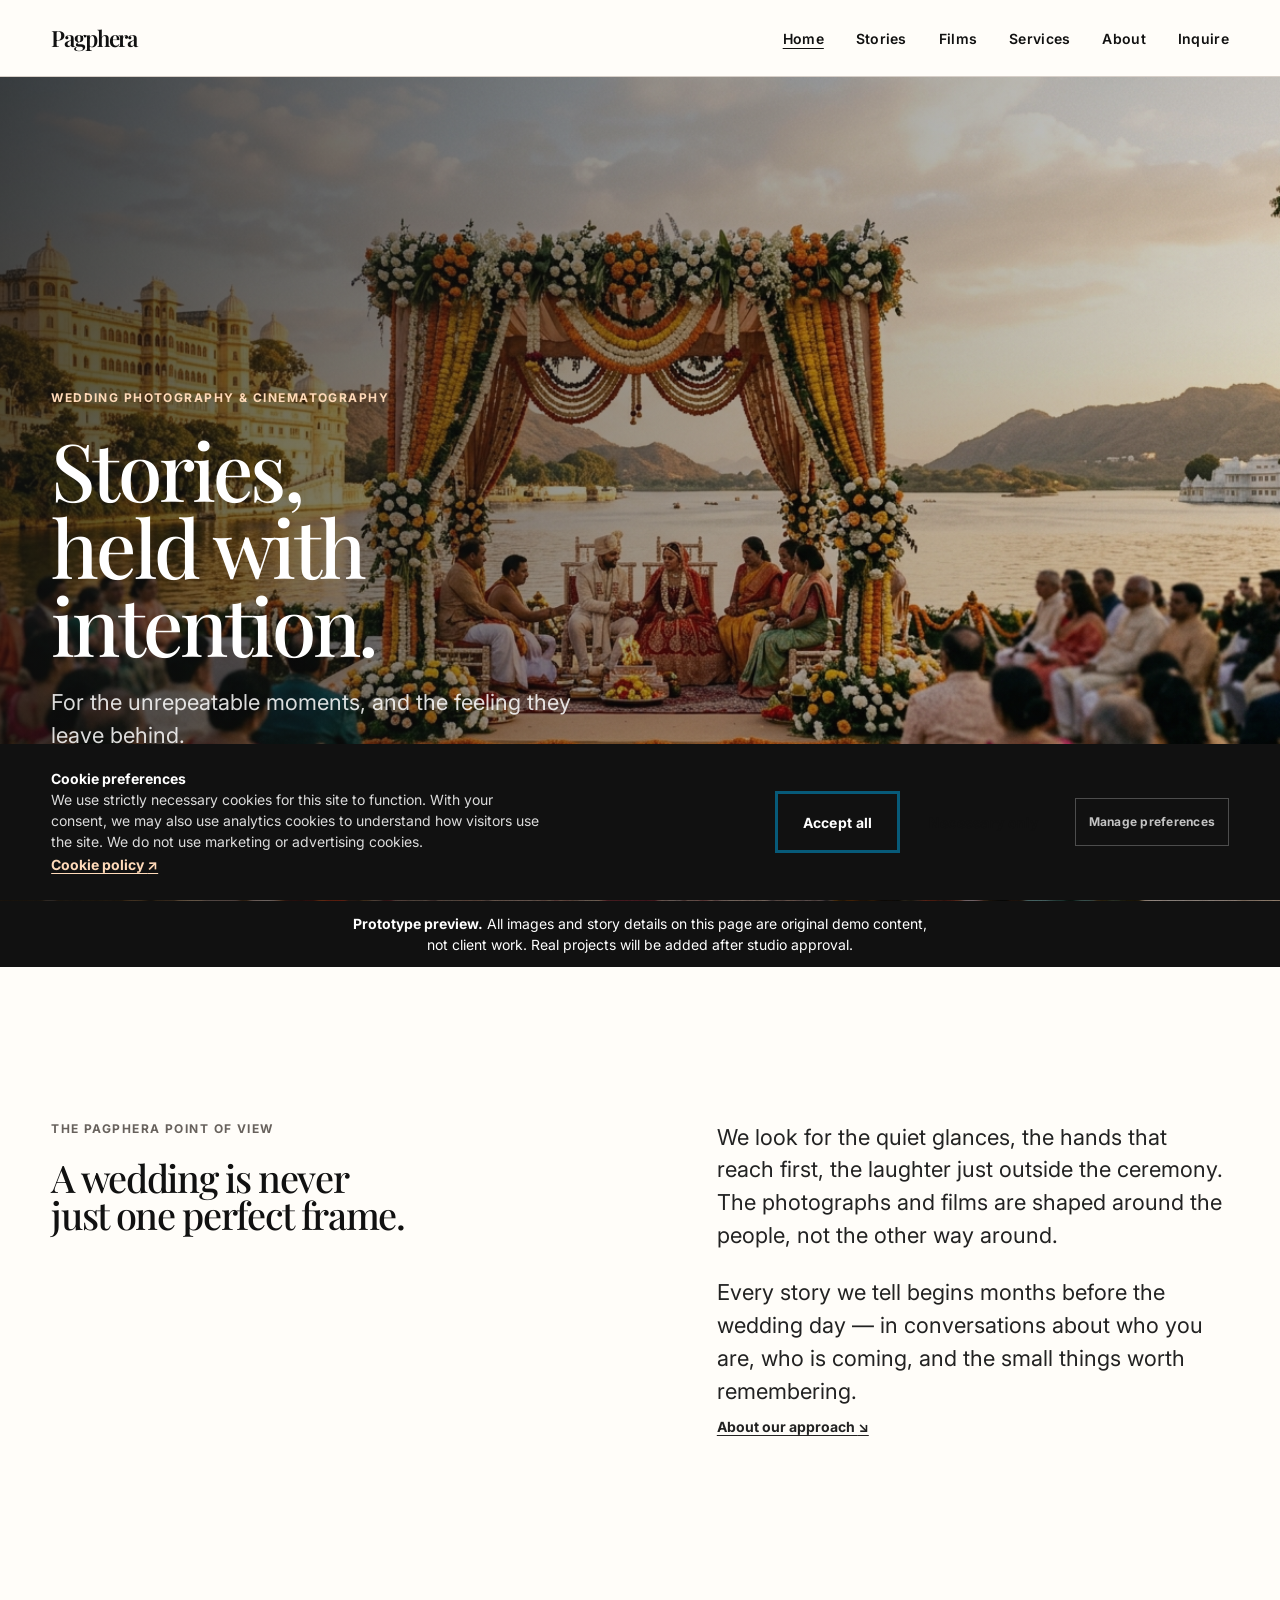
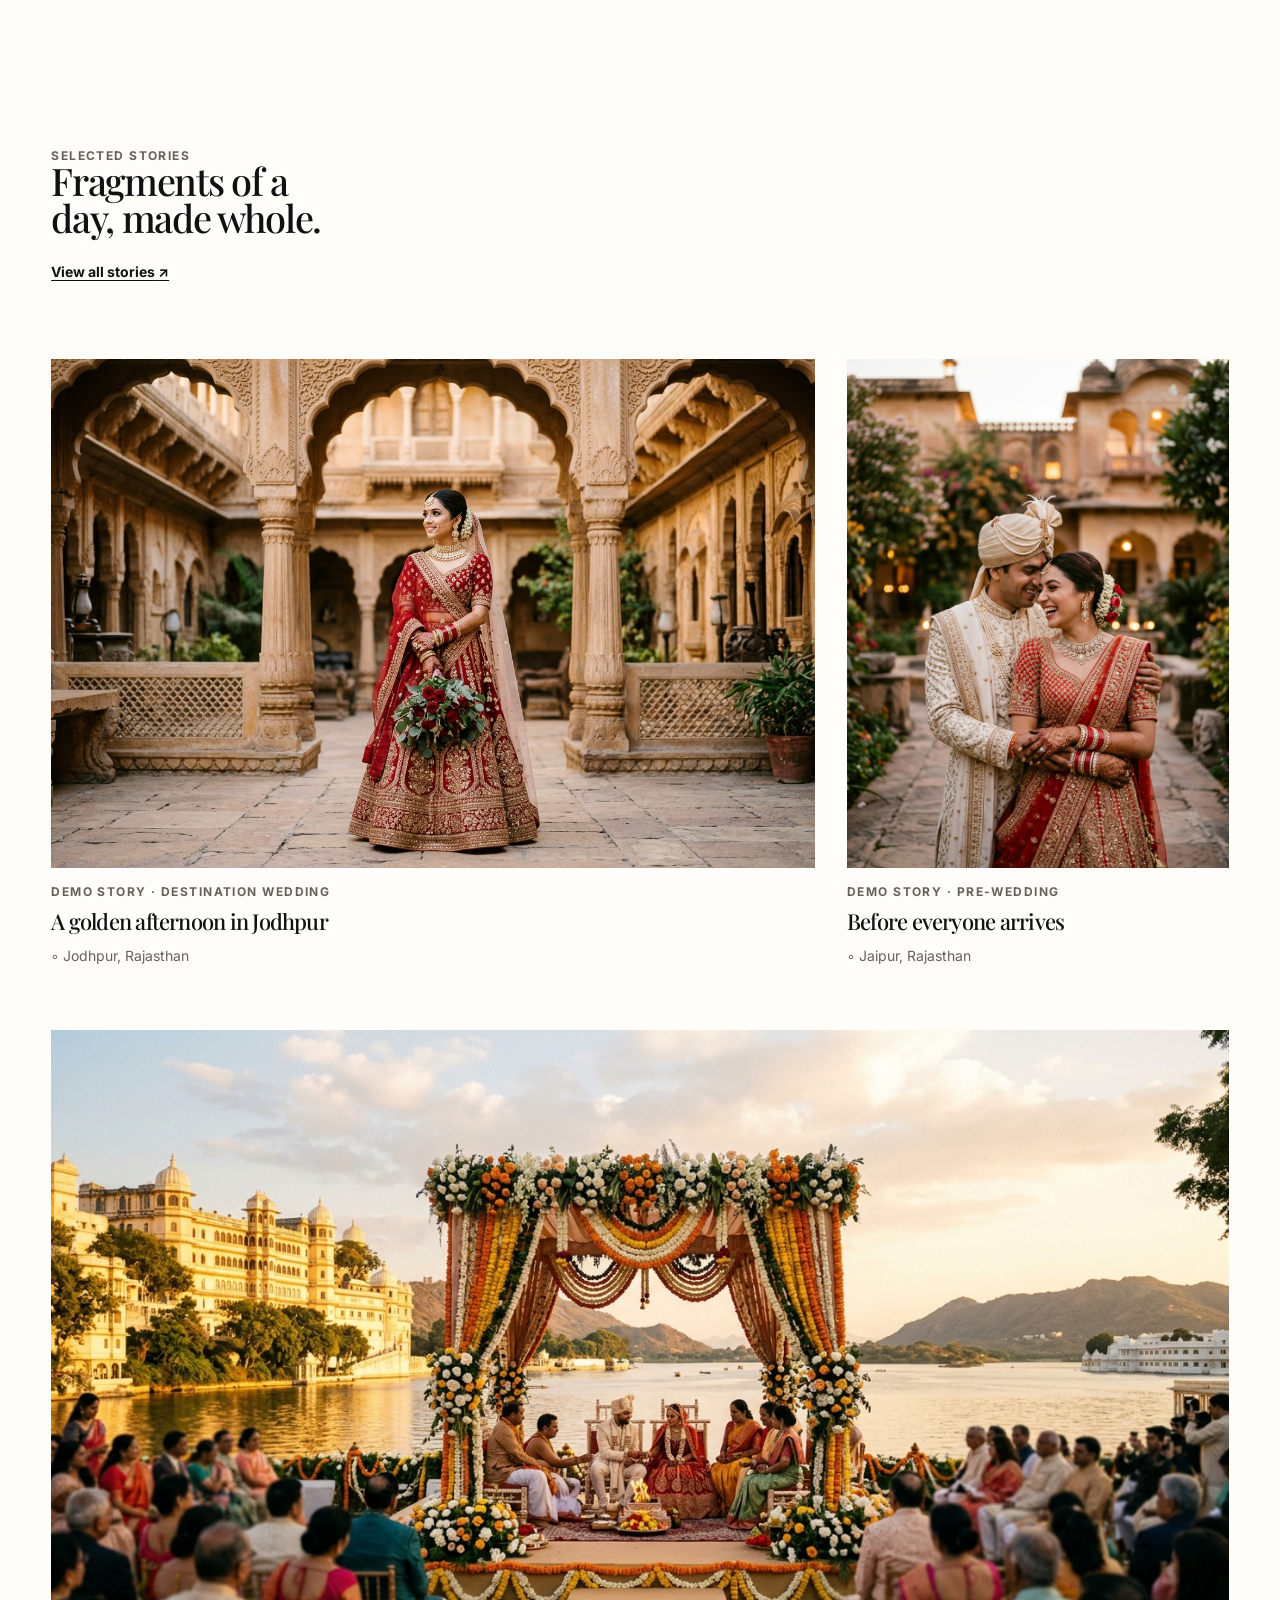
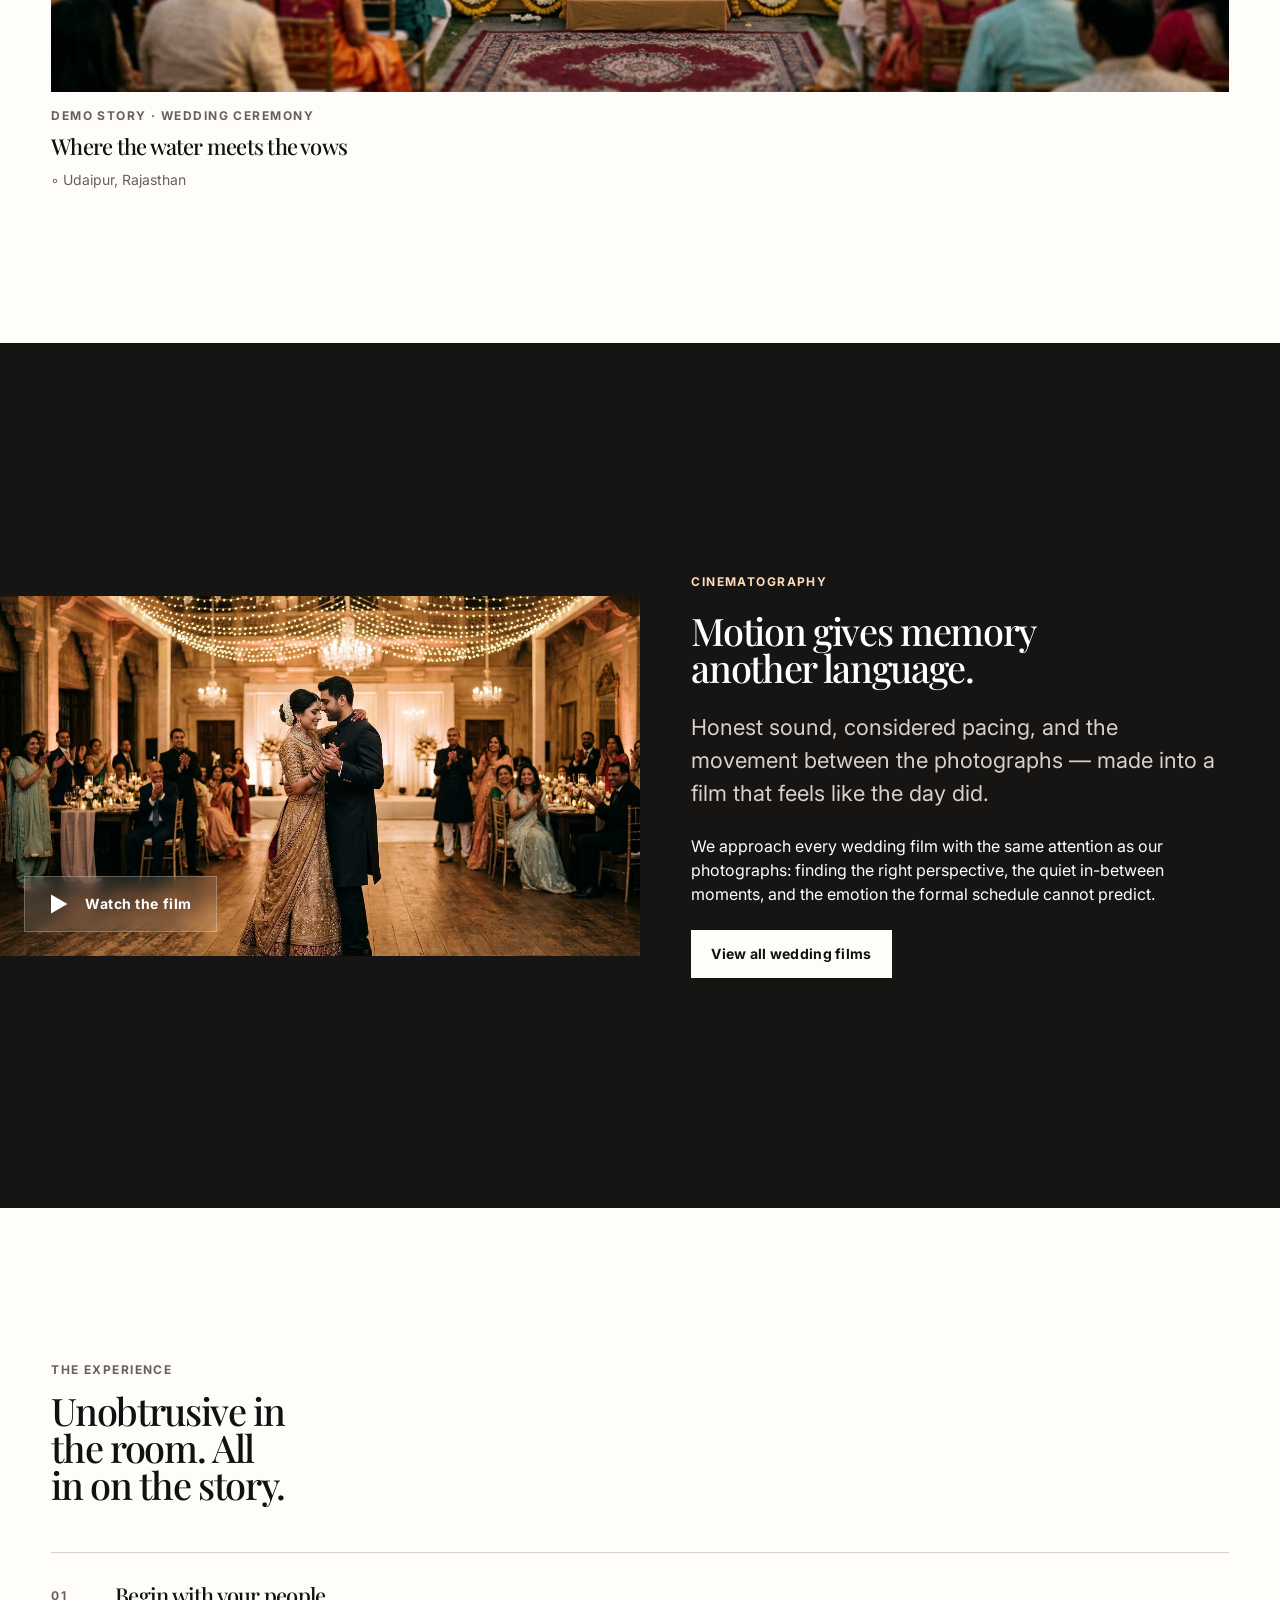
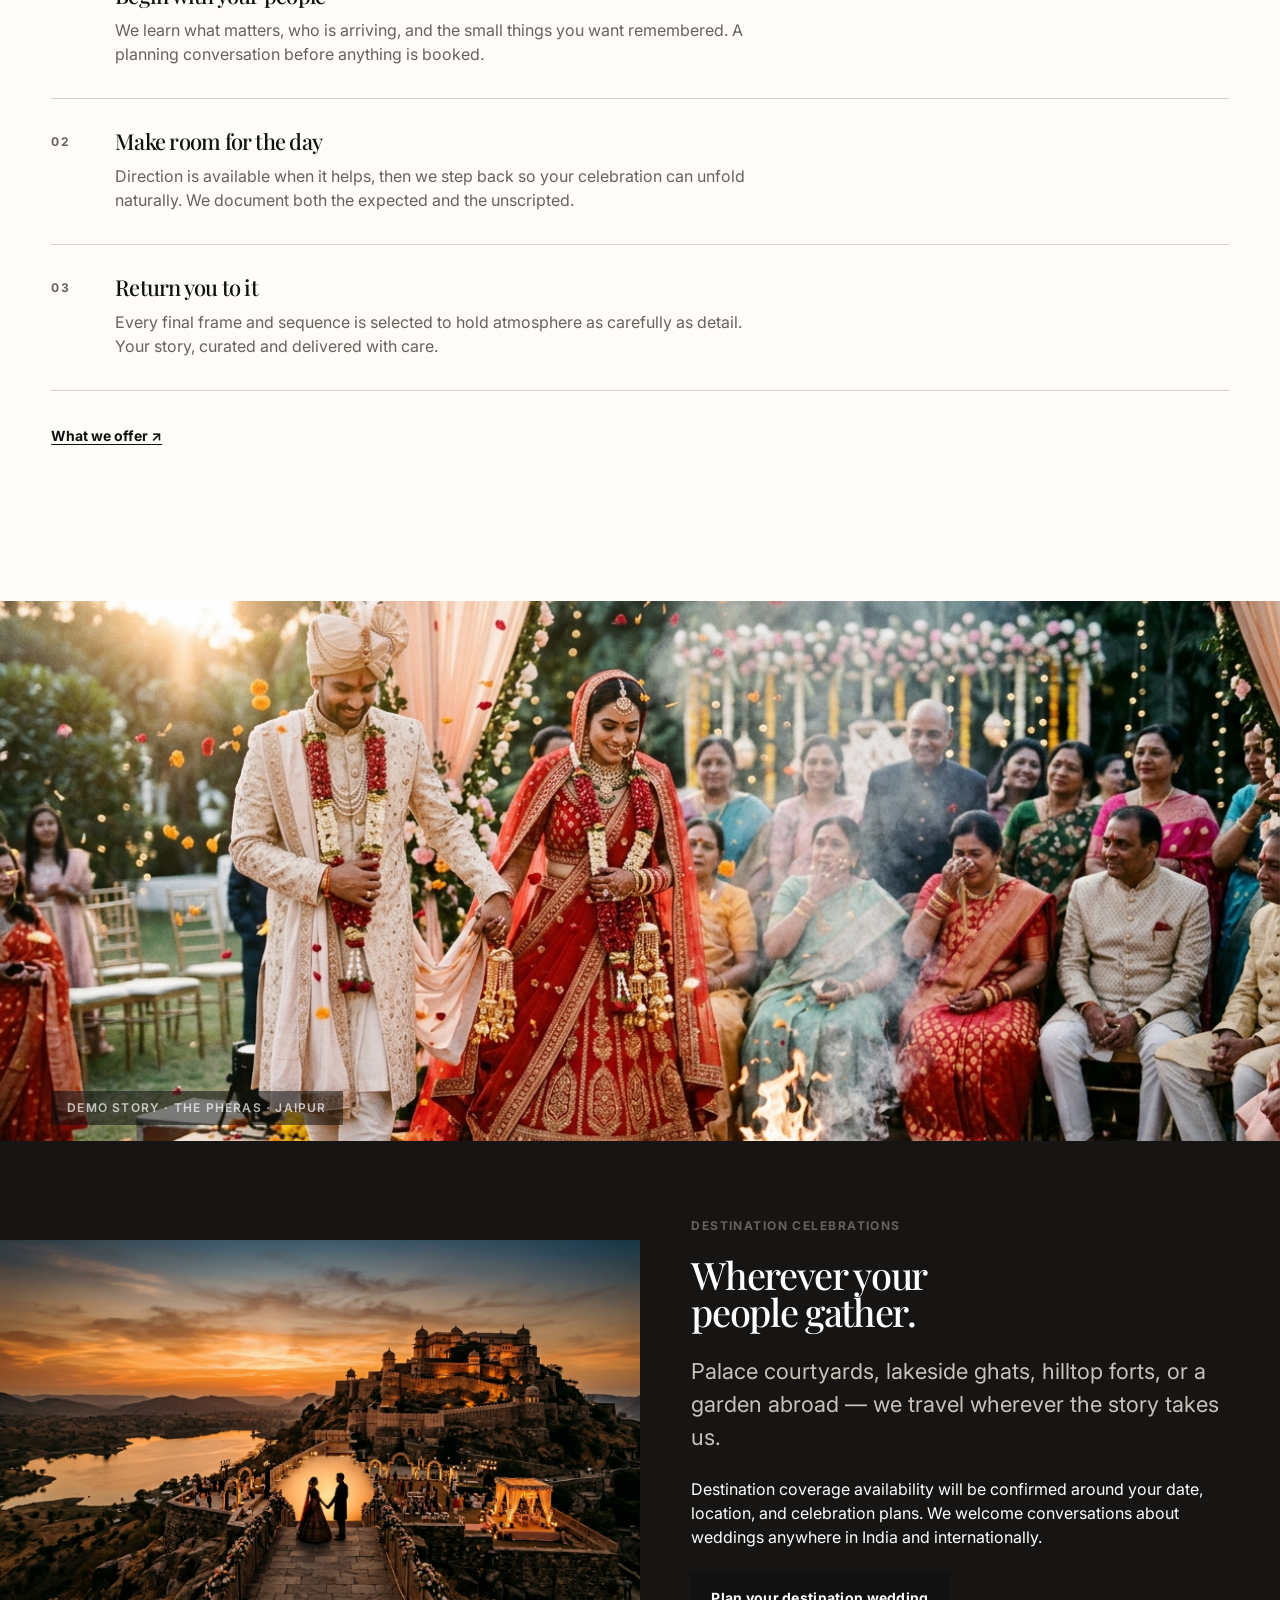
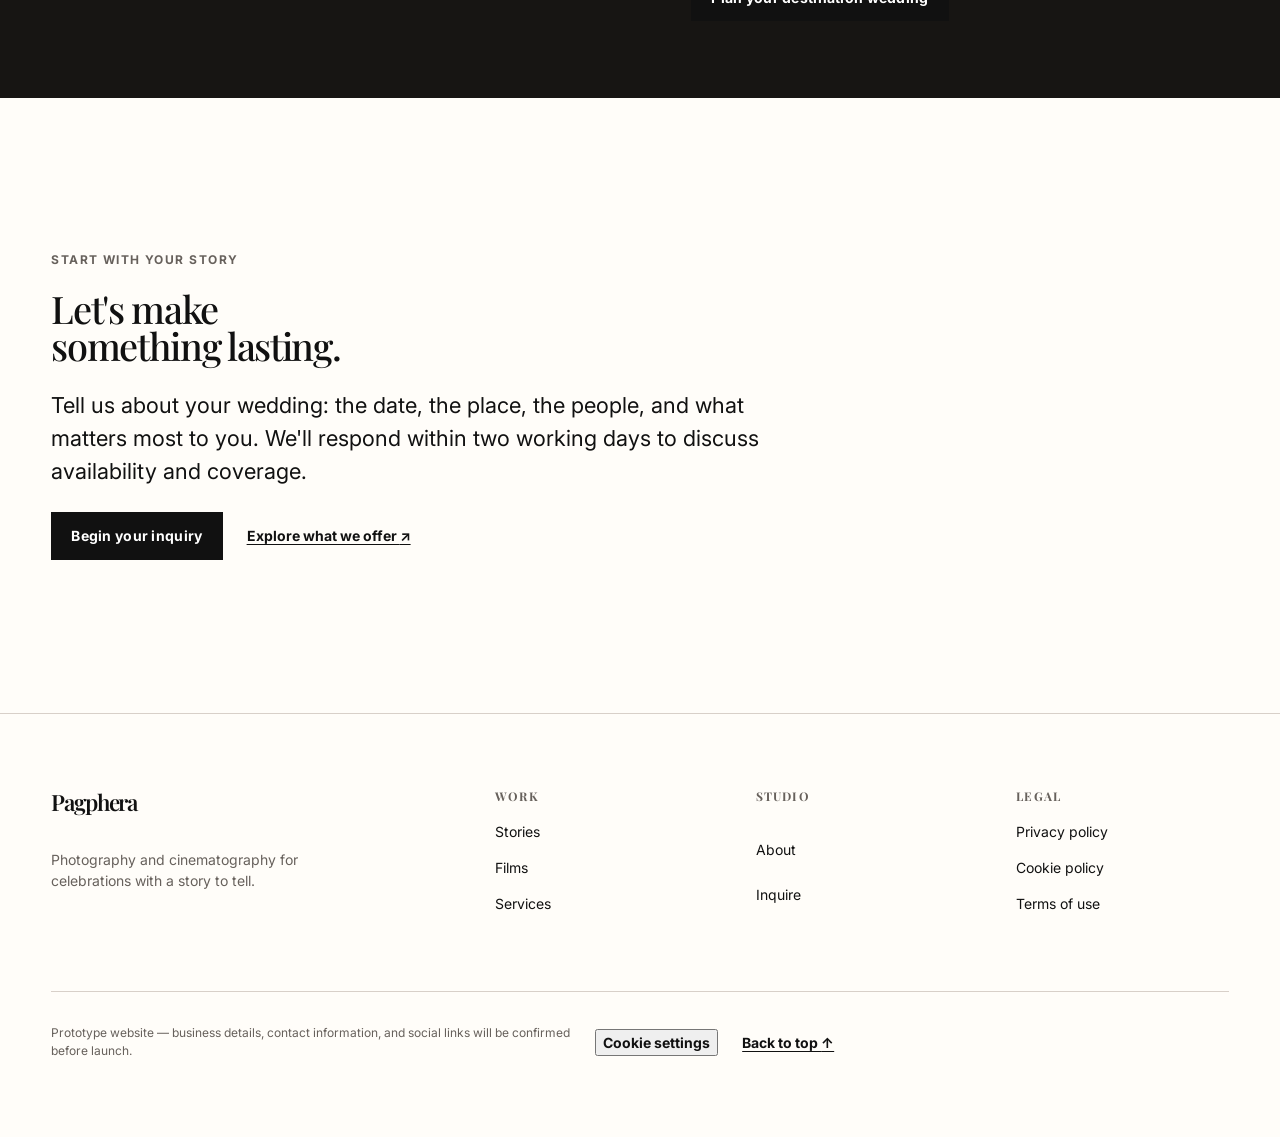
==== index.html @ 0c7c418b "add initial project files, HTML pages, and CSS/JS assets for Pagphera website" ====
<!doctype html>
<html lang="en">
  <head>
    <meta charset="UTF-8" />
    <meta name="viewport" content="width=device-width, initial-scale=1.0" />
    <meta name="description" content="Pagphera — an editorial wedding photography and cinematography studio. We document real moments with intention, creating wedding stories that last." />
    <meta name="theme-color" content="#fffdf9" />
    <meta property="og:title" content="Pagphera — Stories in Stillness" />
    <meta property="og:description" content="Editorial wedding photography and cinematography. We document what is real, with intention." />
    <meta property="og:type" content="website" />
    <title>Pagphera — Stories in Stillness</title>
    <link rel="icon" href="assets/images/favicon.svg" type="image/svg+xml" />
    <link rel="preconnect" href="https://fonts.googleapis.com" />
    <link rel="preconnect" href="https://fonts.gstatic.com" crossorigin />
    <link href="https://fonts.googleapis.com/css2?family=Playfair+Display:ital,wght@0,400;0,500;0,600;1,400;1,500&family=Inter:wght@300;400;500;600;700&display=swap" rel="stylesheet" />
    <link rel="stylesheet" href="assets/css/reset.css" />
    <link rel="stylesheet" href="assets/css/tokens.css" />
    <link rel="stylesheet" href="assets/css/global.css" />
    <link rel="stylesheet" href="assets/css/components.css" />
    <link rel="stylesheet" href="assets/css/layouts.css" />
    <link rel="stylesheet" href="assets/css/responsive.css" />
    <script src="assets/js/navigation.js" defer></script>
    <script src="assets/js/gallery.js" defer></script>
    <script src="assets/js/cookie-consent.js" defer></script>
    <script src="assets/js/main.js" defer></script>
  </head>
  <body id="top">
    <a class="skip-link" href="#main-content">Skip to content</a>

    <!-- Site Header -->
    <header class="site-header" data-site-header>
      <div class="site-header__inner">
        <a class="wordmark" href="index.html" aria-label="Pagphera — return to home">Pagphera</a>
        <button class="menu-toggle" type="button" aria-expanded="false" aria-controls="primary-navigation" aria-label="Toggle navigation menu">
          <span class="menu-toggle__label" aria-hidden="true">Menu</span>
          <span class="menu-toggle__icon" aria-hidden="true"></span>
        </button>
        <nav class="site-navigation" id="primary-navigation" aria-label="Primary navigation">
          <a href="index.html" aria-current="page">Home</a>
          <a href="portfolio.html">Stories</a>
          <a href="films.html">Films</a>
          <a href="services.html">Services</a>
          <a href="about.html">About</a>
          <a href="inquiry.html" class="nav-cta">Inquire</a>
        </nav>
      </div>
    </header>

    <main id="main-content" tabindex="-1">

      <!-- Hero Section -->
      <section class="home-hero" aria-labelledby="hero-title">
        <div class="home-hero__media">
          <img
            src="assets/images/stories/demo-ceremony-mandap.jpg"
            alt="A wedding ceremony at a lakeside palace in Rajasthan at golden hour — demo content."
            width="1600"
            height="900"
            fetchpriority="high"
          />
        </div>
        <div class="home-hero__overlay" aria-hidden="true"></div>
        <div class="home-hero__content">
          <p class="eyebrow eyebrow--light">Wedding photography &amp; cinematography</p>
          <h1 id="hero-title">Stories,<br>held with<br>intention.</h1>
          <p class="lede">For the unrepeatable moments, and the feeling they leave behind.</p>
          <div class="hero-actions">
            <a class="button button--light" href="portfolio.html">Explore our stories</a>
            <a class="button button--ghost" href="inquiry.html">Tell us your story</a>
          </div>
        </div>
        <div class="home-hero__scroll" aria-hidden="true">
          <span>Scroll</span>
          <span class="scroll-line"></span>
        </div>
      </section>

      <!-- Demo Notice -->
      <aside class="demo-notice" aria-label="Prototype content notice">
        <p><strong>Prototype preview.</strong> All images and story details on this page are original demo content, not client work. Real projects will be added after studio approval.</p>
      </aside>

      <!-- Introduction Section -->
      <section class="section introduction" aria-labelledby="introduction-title">
        <div class="introduction__heading flow">
          <p class="eyebrow">The Pagphera point of view</p>
          <h2 id="introduction-title">A wedding is never just one perfect frame.</h2>
        </div>
        <div class="introduction__copy flow">
          <p>We look for the quiet glances, the hands that reach first, the laughter just outside the ceremony. The photographs and films are shaped around the people, not the other way around.</p>
          <p>Every story we tell begins months before the wedding day — in conversations about who you are, who is coming, and the small things worth remembering.</p>
          <a class="text-link" href="about.html">About our approach <span aria-hidden="true">↘</span></a>
        </div>
      </section>

      <!-- Selected Stories Section -->
      <section class="section stories-section" id="stories" aria-labelledby="stories-title">
        <div class="section-heading section-heading--row">
          <div>
            <p class="eyebrow">Selected stories</p>
            <h2 id="stories-title">Fragments of a day, made whole.</h2>
          </div>
          <a class="text-link" href="portfolio.html">View all stories <span aria-hidden="true">↗</span></a>
        </div>
        <div class="story-grid story-grid--home">
          <article class="story-card story-card--feature">
            <a href="story.html" class="story-card__link" aria-label="View story: Ananya &amp; Rohan at Oberoi Udaivilas, Udaipur">
              <div class="story-card__media">
                <img
                  src="assets/images/stories/demo-bride-haveli.jpg"
                  alt="Demo bride in red lehenga at a haveli courtyard, golden hour — demo content."
                  width="1200"
                  height="800"
                  loading="lazy"
                />
              </div>
              <div class="story-card__meta">
                <p class="eyebrow">Demo story &middot; Destination wedding</p>
                <h3>A golden afternoon in Jodhpur</h3>
                <p class="story-card__location"><span aria-hidden="true">◦</span> Jodhpur, Rajasthan</p>
              </div>
            </a>
          </article>
          <article class="story-card story-card--tall">
            <a href="story.html" class="story-card__link" aria-label="View story: Priya &amp; Karan, garden ceremony">
              <div class="story-card__media">
                <img
                  src="assets/images/stories/demo-couple-garden.jpg"
                  alt="Demo couple laughing in a palace garden at dusk — demo content."
                  width="800"
                  height="1000"
                  loading="lazy"
                />
              </div>
              <div class="story-card__meta">
                <p class="eyebrow">Demo story &middot; Pre-wedding</p>
                <h3>Before everyone arrives</h3>
                <p class="story-card__location"><span aria-hidden="true">◦</span> Jaipur, Rajasthan</p>
              </div>
            </a>
          </article>
          <article class="story-card story-card--wide">
            <a href="story.html" class="story-card__link" aria-label="View story: lakeside ceremony">
              <div class="story-card__media">
                <img
                  src="assets/images/stories/demo-ceremony-mandap.jpg"
                  alt="Demo wedding ceremony mandap at a lakeside palace — demo content."
                  width="1600"
                  height="900"
                  loading="lazy"
                />
              </div>
              <div class="story-card__meta">
                <p class="eyebrow">Demo story &middot; Wedding ceremony</p>
                <h3>Where the water meets the vows</h3>
                <p class="story-card__location"><span aria-hidden="true">◦</span> Udaipur, Rajasthan</p>
              </div>
            </a>
          </article>
        </div>
      </section>

      <!-- Films / Cinematography Section -->
      <section class="section section--night films-section" id="films" aria-labelledby="films-title">
        <div class="film-feature">
          <div class="film-feature__media">
            <img
              src="assets/images/stories/demo-reception-night.jpg"
              alt="Demo couple's first dance at a palace reception, warm lights overhead — demo content."
              width="1280"
              height="853"
              loading="lazy"
            />
            <button class="film-play-trigger" type="button" aria-label="Watch demo wedding film (opens video player)" data-film-id="demo-film-01">
              <span class="film-play-trigger__icon" aria-hidden="true">
                <svg width="20" height="22" viewBox="0 0 20 22" fill="none" aria-hidden="true" focusable="false">
                  <path d="M2 1.5L18.5 11L2 20.5V1.5Z" fill="currentColor"/>
                </svg>
              </span>
              <span>Watch the film</span>
            </button>
          </div>
          <div class="film-feature__copy flow">
            <p class="eyebrow eyebrow--light">Cinematography</p>
            <h2 id="films-title">Motion gives memory another language.</h2>
            <p class="lede">Honest sound, considered pacing, and the movement between the photographs — made into a film that feels like the day did.</p>
            <p>We approach every wedding film with the same attention as our photographs: finding the right perspective, the quiet in-between moments, and the emotion the formal schedule cannot predict.</p>
            <a class="button button--light" href="films.html">View all wedding films</a>
          </div>
        </div>
      </section>

      <!-- Studio Philosophy / Approach Section -->
      <section class="section approach-section" id="approach" aria-labelledby="approach-title">
        <div class="section-heading">
          <p class="eyebrow">The experience</p>
          <h2 id="approach-title">Unobtrusive in the room. All in on the story.</h2>
        </div>
        <ol class="process-list" aria-label="Our working process">
          <li>
            <span class="process-list__number" aria-hidden="true">01</span>
            <div>
              <h3>Begin with your people</h3>
              <p>We learn what matters, who is arriving, and the small things you want remembered. A planning conversation before anything is booked.</p>
            </div>
          </li>
          <li>
            <span class="process-list__number" aria-hidden="true">02</span>
            <div>
              <h3>Make room for the day</h3>
              <p>Direction is available when it helps, then we step back so your celebration can unfold naturally. We document both the expected and the unscripted.</p>
            </div>
          </li>
          <li>
            <span class="process-list__number" aria-hidden="true">03</span>
            <div>
              <h3>Return you to it</h3>
              <p>Every final frame and sequence is selected to hold atmosphere as carefully as detail. Your story, curated and delivered with care.</p>
            </div>
          </li>
        </ol>
        <div class="approach-cta">
          <a class="text-link" href="services.html">What we offer <span aria-hidden="true">↗</span></a>
        </div>
      </section>

      <!-- Pheras / Detail Section (Full-bleed image break) -->
      <section class="full-bleed-section" aria-label="Wedding ceremony detail">
        <div class="full-bleed-section__media">
          <img
            src="assets/images/stories/demo-pheras-fire.jpg"
            alt="Demo wedding pheras ceremony, couple walking around the sacred fire — demo content."
            width="1280"
            height="853"
            loading="lazy"
          />
        </div>
        <div class="full-bleed-section__caption">
          <p>Demo story &middot; The pheras &middot; Jaipur</p>
        </div>
      </section>

      <!-- Destination Section -->
      <section class="destination-section" aria-labelledby="destination-title">
        <div class="destination-section__inner">
          <div class="destination-section__media">
            <img
              src="assets/images/stories/demo-destination-landscape.jpg"
              alt="Demo destination wedding at a hilltop palace, couple silhouetted at sunset — demo content."
              width="1600"
              height="900"
              loading="lazy"
            />
          </div>
          <div class="destination-section__copy flow">
            <p class="eyebrow">Destination celebrations</p>
            <h2 id="destination-title">Wherever your people gather.</h2>
            <p class="lede">Palace courtyards, lakeside ghats, hilltop forts, or a garden abroad — we travel wherever the story takes us.</p>
            <p>Destination coverage availability will be confirmed around your date, location, and celebration plans. We welcome conversations about weddings anywhere in India and internationally.</p>
            <a class="button button--ink" href="inquiry.html">Plan your destination wedding</a>
          </div>
        </div>
      </section>

      <!-- Inquiry CTA Section -->
      <section class="section inquiry-section" id="inquire" aria-labelledby="inquire-title">
        <div class="inquiry-section__content flow">
          <p class="eyebrow">Start with your story</p>
          <h2 id="inquire-title">Let's make something lasting.</h2>
          <p class="lede">Tell us about your wedding: the date, the place, the people, and what matters most to you. We'll respond within two working days to discuss availability and coverage.</p>
          <div class="inquiry-section__actions">
            <a class="button button--ink" href="inquiry.html">Begin your inquiry</a>
            <a class="text-link" href="services.html">Explore what we offer <span aria-hidden="true">↗</span></a>
          </div>
        </div>
      </section>

    </main>

    <!-- Site Footer -->
    <footer class="site-footer" aria-label="Site footer">
      <div class="site-footer__inner">
        <div class="site-footer__brand">
          <a class="wordmark" href="index.html" aria-label="Pagphera — return to home">Pagphera</a>
          <p>Photography and cinematography for celebrations with a story to tell.</p>
        </div>
        <nav class="site-footer__nav" aria-label="Footer navigation">
          <div class="footer-nav-group">
            <h3 class="footer-nav-group__label">Work</h3>
            <ul>
              <li><a href="portfolio.html">Stories</a></li>
              <li><a href="films.html">Films</a></li>
              <li><a href="services.html">Services</a></li>
            </ul>
          </div>
          <div class="footer-nav-group">
            <h3 class="footer-nav-group__label">Studio</h3>
            <ul>
              <li><a href="about.html">About</a></li>
              <li><a href="inquiry.html">Inquire</a></li>
            </ul>
          </div>
          <div class="footer-nav-group">
            <h3 class="footer-nav-group__label">Legal</h3>
            <ul>
              <li><a href="privacy-policy.html">Privacy policy</a></li>
              <li><a href="cookie-policy.html">Cookie policy</a></li>
              <li><a href="terms.html">Terms of use</a></li>
            </ul>
          </div>
        </nav>
        <div class="site-footer__bottom">
          <p class="site-footer__note">Prototype website — business details, contact information, and social links will be confirmed before launch.</p>
          <button class="text-link cookie-settings-trigger" type="button" id="cookie-settings-trigger" aria-label="Manage cookie preferences">Cookie settings</button>
          <a class="text-link" href="#top" aria-label="Scroll back to the top of the page">Back to top <span aria-hidden="true">↑</span></a>
        </div>
      </div>
    </footer>

    <!-- Cookie Consent Banner -->
    <div class="cookie-banner" id="cookie-banner" role="region" aria-label="Cookie consent" aria-live="polite" hidden>
      <div class="cookie-banner__inner">
        <div class="cookie-banner__copy">
          <p><strong>Cookie preferences</strong></p>
          <p>We use strictly necessary cookies for this site to function. With your consent, we may also use analytics cookies to understand how visitors use the site. We do not use marketing or advertising cookies.</p>
          <a href="cookie-policy.html" class="text-link">Cookie policy <span aria-hidden="true">↗</span></a>
        </div>
        <div class="cookie-banner__actions">
          <button class="button button--ink" type="button" id="cookie-accept-all">Accept all</button>
          <button class="button button--outline" type="button" id="cookie-reject-optional">Necessary only</button>
          <button class="button button--ghost-sm" type="button" id="cookie-open-prefs">Manage preferences</button>
        </div>
      </div>
    </div>

    <!-- Cookie Preferences Dialog -->
    <dialog class="cookie-dialog" id="cookie-dialog" aria-labelledby="cookie-dialog-title">
      <div class="cookie-dialog__inner">
        <div class="cookie-dialog__header">
          <h2 id="cookie-dialog-title" class="cookie-dialog__title">Manage cookie preferences</h2>
          <button class="cookie-dialog__close" type="button" aria-label="Close cookie preferences dialog" id="cookie-dialog-close">
            <svg width="16" height="16" viewBox="0 0 16 16" fill="none" aria-hidden="true" focusable="false">
              <path d="M2 2L14 14M14 2L2 14" stroke="currentColor" stroke-width="1.5"/>
            </svg>
          </button>
        </div>
        <div class="cookie-dialog__body">
          <div class="cookie-category">
            <div class="cookie-category__header">
              <div>
                <h3 class="cookie-category__name">Strictly necessary</h3>
                <p class="cookie-category__desc">Required for the site to function. Cannot be disabled.</p>
              </div>
              <span class="cookie-toggle cookie-toggle--always-on" aria-label="Always active">Always on</span>
            </div>
          </div>
          <div class="cookie-category">
            <div class="cookie-category__header">
              <div>
                <h3 class="cookie-category__name">Analytics</h3>
                <p class="cookie-category__desc">Helps us understand how visitors use the site so we can improve it. No personal data is sold or shared with advertisers.</p>
              </div>
              <label class="cookie-toggle" aria-label="Toggle analytics cookies">
                <input type="checkbox" id="pref-analytics" name="analytics" />
                <span class="cookie-toggle__track" aria-hidden="true"></span>
              </label>
            </div>
          </div>
        </div>
        <div class="cookie-dialog__footer">
          <button class="button button--ink" type="button" id="cookie-save-prefs">Save preferences</button>
        </div>
      </div>
    </dialog>

  </body>
</html>
---- assets/css/tokens.css ----
:root {
  color-scheme: light;

  --color-peach: #ffdab9;
  --color-peach-soft: #fad0c4;
  --color-cream: #fffdf9;
  --color-ink: #111111;
  --color-charcoal: #222222;
  --color-white: #ffffff;
  --color-night: #171513;
  --color-muted: #67615c;
  --color-line: #d8d0c9;
  --color-focus: #075a79;

  --font-display: "Playfair Display", "Iowan Old Style", "Palatino Linotype", Georgia, serif;
  --font-sans: Inter, ui-sans-serif, system-ui, -apple-system, BlinkMacSystemFont, "Segoe UI", sans-serif;

  --text-xs: 0.75rem;
  --text-sm: 0.875rem;
  --text-base: 1rem;
  --text-md: clamp(1.125rem, 1.05rem + 0.4vw, 1.375rem);
  --text-lg: clamp(1.5rem, 1.25rem + 1.4vw, 2.5rem);
  --text-xl: clamp(2.6rem, 1.8rem + 4vw, 6.2rem);

  --space-1: 0.5rem;
  --space-2: 0.75rem;
  --space-3: 1rem;
  --space-4: 1.5rem;
  --space-5: 2rem;
  --space-6: 3rem;
  --space-7: clamp(4rem, 6vw, 7rem);
  --space-8: clamp(6rem, 12vw, 12rem);

  --content-max: 75rem;
  --wide-max: 100rem;
  --page-gutter: clamp(1.25rem, 4vw, 4rem);
  --radius-none: 0;
  --duration-fast: 160ms;
  --duration-base: 300ms;
  --ease-out: cubic-bezier(0.22, 1, 0.36, 1);
}
---- assets/css/global.css ----
html {
  background: var(--color-cream);
  color: var(--color-ink);
  font-family: var(--font-sans);
  font-size: 100%;
  line-height: 1.5;
  text-rendering: optimizeLegibility;
}

body {
  overflow-x: clip;
}

::selection {
  background: var(--color-peach-soft);
  color: var(--color-ink);
}

a {
  color: inherit;
  text-decoration-thickness: 0.08em;
  text-underline-offset: 0.18em;
}

h1,
h2,
h3 {
  font-family: var(--font-display);
  font-weight: 500;
  letter-spacing: -0.035em;
  line-height: 0.97;
  text-wrap: balance;
}

h1 {
  font-size: var(--text-xl);
  max-inline-size: 10ch;
}

h2 {
  font-size: var(--text-lg);
  max-inline-size: 16ch;
}

h3 {
  font-size: var(--text-md);
}

p {
  max-inline-size: 65ch;
}

:focus-visible {
  outline: 0.2rem solid var(--color-focus);
  outline-offset: 0.25rem;
}

.skip-link {
  background: var(--color-ink);
  color: var(--color-white);
  inset-block-start: 0.75rem;
  inset-inline-start: 0.75rem;
  padding: var(--space-2) var(--space-3);
  position: fixed;
  transform: translateY(-180%);
  transition: transform var(--duration-fast) var(--ease-out);
  z-index: 100;
}

.skip-link:focus {
  transform: translateY(0);
}

.flow > * + * {
  margin-block-start: var(--flow-space, var(--space-4));
}

.eyebrow {
  color: var(--color-muted);
  font-size: var(--text-xs);
  font-weight: 700;
  letter-spacing: 0.12em;
  line-height: 1.3;
  text-transform: uppercase;
}

.eyebrow--light {
  color: var(--color-peach);
}

.lede {
  font-size: var(--text-md);
  line-height: 1.5;
}

@media (prefers-reduced-motion: reduce) {
  *,
  *::before,
  *::after {
    scroll-behavior: auto !important;
    transition-duration: 0.01ms !important;
    animation-duration: 0.01ms !important;
    animation-iteration-count: 1 !important;
  }
}
---- assets/css/components.css ----
.button {
  align-items: center;
  border: 1px solid transparent;
  display: inline-flex;
  font-size: var(--text-sm);
  font-weight: 700;
  justify-content: center;
  letter-spacing: 0.02em;
  min-block-size: 3rem;
  padding: 0.75rem 1.2rem;
  text-decoration: none;
  transition: background-color var(--duration-fast) var(--ease-out), color var(--duration-fast) var(--ease-out), border-color var(--duration-fast) var(--ease-out);
}

.button--ink {
  background: var(--color-ink);
  color: var(--color-white);
}

.button--ink:hover {
  background: var(--color-charcoal);
}

.button--light {
  background: var(--color-cream);
  color: var(--color-ink);
}

.button:disabled {
  cursor: not-allowed;
  opacity: 0.58;
}

.text-link {
  font-size: var(--text-sm);
  font-weight: 700;
  text-decoration-thickness: 0.08em;
  text-underline-offset: 0.22em;
}

.field {
  display: grid;
  gap: var(--space-1);
}

.field label {
  font-size: var(--text-sm);
  font-weight: 700;
}

.field input,
.field textarea {
  appearance: none;
  background: transparent;
  border: 1px solid currentColor;
  border-radius: var(--radius-none);
  min-block-size: 3rem;
  padding: 0.75rem;
}

.field textarea {
  min-block-size: 7rem;
}

.field input:disabled,
.field textarea:disabled {
  border-color: color-mix(in srgb, currentColor 46%, transparent);
  cursor: not-allowed;
}

.form-notice {
  color: var(--color-peach);
  font-size: var(--text-sm);
}
---- assets/css/layouts.css ----
/* ============================================================
   layouts.css — Layout-specific rules for all pages
   ============================================================ */

/* ── Site Header ─────────────────────────────────────────────────────────── */

.site-header {
  background: color-mix(in srgb, var(--color-cream) 94%, transparent);
  backdrop-filter: blur(8px);
  -webkit-backdrop-filter: blur(8px);
  border-block-end: 1px solid var(--color-line);
  position: sticky;
  top: 0;
  transition: box-shadow var(--duration-base) var(--ease-out);
  z-index: 10;
}

.site-header--scrolled {
  box-shadow: 0 1px 20px rgb(17 17 17 / 0.06);
}

.site-header__inner,
.site-footer__inner,
.section { margin-inline: auto; max-inline-size: var(--wide-max); padding-inline: var(--page-gutter); }

.site-header__inner { align-items: center; display: flex; justify-content: space-between; min-block-size: 4.75rem; }

.wordmark { font-family: var(--font-display); font-size: 1.4rem; font-weight: 600; letter-spacing: -0.05em; line-height: 1; text-decoration: none; }

.menu-toggle { align-items: center; background: transparent; border: 0; cursor: pointer; display: inline-flex; gap: var(--space-2); min-block-size: 3rem; padding: var(--space-2) 0 var(--space-2) var(--space-2); }
.menu-toggle__label { font-size: var(--text-sm); font-weight: 700; letter-spacing: 0.04em; text-transform: uppercase; }
.menu-toggle__icon,
.menu-toggle__icon::before { background: currentColor; block-size: 1px; display: block; inline-size: 1.25rem; transition: transform var(--duration-fast) var(--ease-out); }
.menu-toggle__icon::before { content: ""; transform: translateY(-0.32rem); }
.menu-toggle[aria-expanded="true"] .menu-toggle__icon { transform: rotate(45deg); }
.menu-toggle[aria-expanded="true"] .menu-toggle__icon::before { transform: rotate(90deg); }

.site-navigation {
  background: var(--color-cream);
  border-block-end: 1px solid var(--color-line);
  display: grid;
  gap: var(--space-3);
  inset: 4.75rem 0 auto;
  padding: var(--space-4) var(--page-gutter) var(--space-5);
  position: absolute;
  transform: translateY(-150%);
  transition: transform var(--duration-base) var(--ease-out), visibility var(--duration-base);
  visibility: hidden;
  z-index: -1;
}

.site-header[data-menu-open="true"] .site-navigation { transform: translateY(0); visibility: visible; }
.site-navigation a { font-size: var(--text-sm); font-weight: 600; letter-spacing: 0.02em; min-block-size: 2.75rem; padding-block: var(--space-2); text-decoration: none; }
.site-navigation a:hover { opacity: 0.65; }
.site-navigation a[aria-current="page"] { text-decoration: underline; text-decoration-thickness: 0.1em; text-underline-offset: 0.25em; }

.nav-cta { /* Subtle call-to-action in nav */ }

/* ── Sections ────────────────────────────────────────────────────────────── */

.section { padding-block: var(--space-8); }
.section--night { background: var(--color-night); color: var(--color-white); }
.section--peach { background: var(--color-peach-soft); }

/* ── Demo Notice ─────────────────────────────────────────────────────────── */

.demo-notice { background: var(--color-ink); color: var(--color-white); font-size: var(--text-sm); padding: var(--space-2) var(--page-gutter); text-align: center; }
.demo-notice p { margin-inline: auto; max-inline-size: 65ch; }

/* ── Home Hero ───────────────────────────────────────────────────────────── */

.home-hero {
  background: var(--color-night);
  color: var(--color-white);
  display: grid;
  isolation: isolate;
  min-block-size: min(52rem, calc(100svh - 4.75rem));
  position: relative;
}

.home-hero__media,
.home-hero__overlay { grid-area: 1 / 1; }

.home-hero__media img {
  block-size: 100%;
  inline-size: 100%;
  max-block-size: 60rem;
  min-block-size: min(52rem, calc(100svh - 4.75rem));
  object-fit: cover;
  object-position: 55% center;
}

.home-hero__overlay {
  background: linear-gradient(
    105deg,
    rgb(17 17 17 / 0.78) 0%,
    rgb(17 17 17 / 0.45) 42%,
    rgb(17 17 17 / 0.1) 100%
  );
  z-index: 1;
}

.home-hero__content {
  align-self: end;
  display: grid;
  gap: var(--space-4);
  grid-area: 1 / 1;
  max-inline-size: 42rem;
  padding: var(--space-7) var(--page-gutter);
  z-index: 2;
}

.home-hero__content h1 { color: var(--color-white); max-inline-size: 12ch; }
.home-hero__content .lede { color: rgb(255 255 255 / 0.85); max-inline-size: 35rem; }

.hero-actions { display: flex; flex-wrap: wrap; gap: var(--space-3); }

.home-hero__scroll {
  align-items: center;
  bottom: var(--space-4);
  color: rgb(255 255 255 / 0.55);
  display: none;
  flex-direction: column;
  font-size: var(--text-xs);
  gap: var(--space-2);
  grid-area: 1 / 1;
  justify-self: end;
  letter-spacing: 0.1em;
  padding-inline-end: var(--page-gutter);
  position: absolute;
  text-transform: uppercase;
  writing-mode: vertical-lr;
  z-index: 2;
}

.scroll-line {
  background: rgb(255 255 255 / 0.35);
  block-size: 2.5rem;
  inline-size: 1px;
}

/* ── Introduction ────────────────────────────────────────────────────────── */

.introduction { display: grid; gap: var(--space-6); }
.introduction__heading, .introduction__copy { --flow-space: var(--space-4); }
.introduction__copy { color: var(--color-charcoal); font-size: var(--text-md); }

/* ── Section Headings ────────────────────────────────────────────────────── */

.section-heading { display: grid; gap: var(--space-3); margin-block-end: var(--space-7); }
.section-heading--row { gap: var(--space-4); }

/* ── Story Grid ──────────────────────────────────────────────────────────── */

.story-grid { display: grid; gap: var(--space-5); }

.story-card { display: grid; gap: var(--space-3); }
.story-card__link { display: grid; gap: var(--space-3); text-decoration: none; }
.story-card__link:hover .story-card__media img { transform: scale(1.02); }

.story-card__media { overflow: hidden; }
.story-card__media img {
  aspect-ratio: 4 / 3;
  block-size: 100%;
  inline-size: 100%;
  object-fit: cover;
  transition: transform var(--duration-base) var(--ease-out);
}

.story-card--tall .story-card__media img { aspect-ratio: 3 / 4; }
.story-card--wide .story-card__media img { aspect-ratio: 16 / 9; }
.story-card--feature .story-card__media img { aspect-ratio: 3 / 2; }

.story-card__meta { display: grid; gap: var(--space-2); }
.story-card__location { color: var(--color-muted); font-size: var(--text-sm); }

/* Home story grid specific layout */
.story-grid--home { }

/* ── Films Section (Homepage) ────────────────────────────────────────────── */

.films-section { max-inline-size: none; padding-inline: 0; }
.film-feature { display: grid; position: relative; }
.film-feature__media { position: relative; }
.film-feature__media img { aspect-ratio: 16 / 9; block-size: 100%; inline-size: 100%; object-fit: cover; object-position: 60% center; }
.film-feature__copy { --flow-space: var(--space-4); align-self: center; padding: var(--space-7) var(--page-gutter); }
.film-feature__copy .lede { color: #d8d0c9; }

/* Film play trigger (homepage film section) */
.film-play-trigger {
  align-items: center;
  background: rgb(255 255 255 / 0.12);
  backdrop-filter: blur(6px);
  border: 1px solid rgb(255 255 255 / 0.25);
  bottom: var(--space-4);
  color: var(--color-white);
  cursor: pointer;
  display: inline-flex;
  font-size: var(--text-sm);
  font-weight: 700;
  gap: var(--space-3);
  left: var(--space-4);
  letter-spacing: 0.04em;
  padding: var(--space-3) var(--space-4);
  position: absolute;
  transition: background var(--duration-fast) var(--ease-out);
}

.film-play-trigger:hover { background: rgb(255 255 255 / 0.22); }
.film-play-trigger__icon { display: flex; }

/* ── Approach / Process Section ──────────────────────────────────────────── */

.approach-section .section-heading { margin-block-end: var(--space-6); }

.process-list { border-block-start: 1px solid var(--color-line); list-style: none; }
.process-list li { border-block-end: 1px solid var(--color-line); display: grid; gap: var(--space-4); grid-template-columns: 2.5rem 1fr; padding-block: var(--space-5); }
.process-list h3 { margin-block-end: var(--space-2); }
.process-list p { color: var(--color-muted); }
.process-list__number { color: var(--color-muted); font-size: var(--text-xs); font-weight: 700; letter-spacing: 0.12em; padding-block-start: 0.2em; }

.approach-cta { margin-block-start: var(--space-5); }

/* ── Full-bleed Image Break ──────────────────────────────────────────────── */

.full-bleed-section { position: relative; }
.full-bleed-section__media img { block-size: 60vh; inline-size: 100%; max-block-size: 40rem; min-block-size: 20rem; object-fit: cover; object-position: center 35%; }
.full-bleed-section__caption {
  background: rgb(17 17 17 / 0.55);
  bottom: var(--space-3);
  color: rgb(255 255 255 / 0.7);
  font-size: var(--text-xs);
  font-weight: 600;
  left: var(--page-gutter);
  letter-spacing: 0.1em;
  padding: var(--space-1) var(--space-3);
  position: absolute;
  text-transform: uppercase;
}

/* ── Destination Section ─────────────────────────────────────────────────── */

.destination-section { background: var(--color-night); color: var(--color-white); padding-block: 0; }
.destination-section__inner { display: grid; margin-inline: auto; max-inline-size: var(--wide-max); }
.destination-section__media img { aspect-ratio: 16 / 9; block-size: 100%; inline-size: 100%; max-block-size: 36rem; object-fit: cover; object-position: center 30%; }
.destination-section__copy { --flow-space: var(--space-4); padding: var(--space-7) var(--page-gutter); }
.destination-section__copy .lede { color: #c9c2bb; }

/* ── Inquiry Section ─────────────────────────────────────────────────────── */

.inquiry-section { background: var(--color-cream); }
.inquiry-section__content { --flow-space: var(--space-4); max-inline-size: 45rem; }
.inquiry-section__actions { align-items: center; display: flex; flex-wrap: wrap; gap: var(--space-4); margin-block-start: var(--space-4); }

/* ── Page Header ─────────────────────────────────────────────────────────── */

.page-header { padding-block-end: var(--space-6); }
.page-header h1 { margin-block: var(--space-2) var(--space-4); }
.page-header__lede { max-inline-size: 50ch; }

/* ── Portfolio Filter ────────────────────────────────────────────────────── */

.portfolio-filter-section { padding-block: 0 var(--space-6); }
.filter-bar { display: flex; flex-wrap: wrap; gap: var(--space-2); }
.portfolio-empty { color: var(--color-muted); padding-block: var(--space-5); text-align: center; }

/* ── Story Grid (Portfolio page) ─────────────────────────────────────────── */

.story-grid--portfolio { }

/* ── Story Header (Individual Story) ────────────────────────────────────── */

.story-header {
  background: var(--color-night);
  color: var(--color-white);
  display: grid;
  isolation: isolate;
  min-block-size: min(44rem, 80svh);
  position: relative;
}

.story-header__media,
.story-header__overlay { grid-area: 1 / 1; }

.story-header__media img {
  block-size: 100%;
  inline-size: 100%;
  min-block-size: min(44rem, 80svh);
  object-fit: cover;
  object-position: center 30%;
}

.story-header__overlay {
  background: linear-gradient(
    180deg,
    rgb(17 17 17 / 0.15) 0%,
    rgb(17 17 17 / 0.65) 100%
  );
  z-index: 1;
}

.story-header__content {
  align-self: end;
  display: grid;
  gap: var(--space-3);
  grid-area: 1 / 1;
  max-inline-size: 55rem;
  padding: var(--space-7) var(--page-gutter);
  z-index: 2;
}

.story-header__content h1 { max-inline-size: 22ch; }

.story-header__meta {
  align-items: center;
  color: rgb(255 255 255 / 0.7);
  display: flex;
  flex-wrap: wrap;
  font-size: var(--text-sm);
  gap: var(--space-2);
}

/* ── Breadcrumb ──────────────────────────────────────────────────────────── */

.breadcrumb ol { display: flex; flex-wrap: wrap; gap: var(--space-1); list-style: none; }
.breadcrumb li { align-items: center; display: flex; font-size: var(--text-xs); font-weight: 600; gap: var(--space-1); letter-spacing: 0.06em; text-transform: uppercase; }
.breadcrumb li + li::before { color: rgb(255 255 255 / 0.4); content: "›"; }
.breadcrumb a { color: rgb(255 255 255 / 0.65); text-decoration: none; }
.breadcrumb a:hover { color: var(--color-white); }
.breadcrumb [aria-current="page"] { color: rgb(255 255 255 / 0.45); }

/* ── Story Intro ─────────────────────────────────────────────────────────── */

.story-intro { display: grid; gap: var(--space-7); }
.story-intro__copy { --flow-space: var(--space-4); max-inline-size: 60ch; }
.story-intro__tags { display: flex; flex-wrap: wrap; gap: var(--space-2); }
.story-tag { border: 1px solid var(--color-line); color: var(--color-muted); font-size: var(--text-xs); font-weight: 700; letter-spacing: 0.08em; padding: var(--space-1) var(--space-3); text-transform: uppercase; }

/* ── Story Gallery ───────────────────────────────────────────────────────── */

.story-gallery { display: grid; gap: var(--space-3); }

.gallery-full {}
.gallery-pair { display: grid; gap: var(--space-3); }

.gallery-item {
  background: none;
  border: none;
  cursor: zoom-in;
  display: block;
  overflow: hidden;
  padding: 0;
  position: relative;
  inline-size: 100%;
}

.gallery-item img {
  block-size: 100%;
  display: block;
  inline-size: 100%;
  object-fit: cover;
  transition: transform var(--duration-base) var(--ease-out);
}

.gallery-item:hover img { transform: scale(1.02); }
.gallery-item:focus-visible { outline: 0.2rem solid var(--color-focus); outline-offset: 2px; }

.gallery-item--tall img { aspect-ratio: 3 / 4; }
.gallery-full .gallery-item img { aspect-ratio: 16 / 9; max-block-size: 40rem; }
.gallery-pair .gallery-item img { aspect-ratio: 4 / 3; }
.gallery-pair .gallery-item--tall img { aspect-ratio: 3 / 4; }

/* ── Lightbox ────────────────────────────────────────────────────────────── */

.lightbox {
  background: rgb(17 17 17 / 0.96);
  block-size: 100%;
  border: none;
  inline-size: 100%;
  inset: 0;
  max-block-size: 100%;
  max-inline-size: 100%;
  padding: 0;
}

.lightbox::backdrop { background: transparent; }

.lightbox__content {
  align-items: center;
  block-size: 100%;
  display: flex;
  justify-content: center;
  padding: var(--space-7) var(--space-8);
}

.lightbox__content img {
  max-block-size: 90svh;
  max-inline-size: 100%;
  object-fit: contain;
}

.lightbox__close {
  background: rgb(255 255 255 / 0.1);
  border: none;
  color: var(--color-white);
  cursor: pointer;
  inline-size: 2.75rem;
  min-block-size: 2.75rem;
  padding: var(--space-2);
  position: absolute;
  right: var(--space-4);
  top: var(--space-4);
  transition: background var(--duration-fast) var(--ease-out);
}

.lightbox__close:hover { background: rgb(255 255 255 / 0.2); }

.lightbox__nav {
  background: rgb(255 255 255 / 0.08);
  border: none;
  bottom: 50%;
  color: var(--color-white);
  cursor: pointer;
  min-block-size: 3rem;
  padding: var(--space-3);
  position: absolute;
  transform: translateY(50%);
  transition: background var(--duration-fast) var(--ease-out);
}

.lightbox__nav:hover { background: rgb(255 255 255 / 0.18); }
.lightbox__nav:disabled { cursor: not-allowed; opacity: 0.3; }
.lightbox__nav--prev { left: var(--space-4); }
.lightbox__nav--next { right: var(--space-4); }

/* ── Story Navigation ────────────────────────────────────────────────────── */

.story-nav { border-block: 1px solid var(--color-line); }
.story-nav__inner {
  align-items: center;
  display: grid;
  gap: var(--space-4);
  justify-content: space-between;
  margin-inline: auto;
  max-inline-size: var(--wide-max);
  padding: var(--space-5) var(--page-gutter);
}

.story-nav__item { display: grid; gap: var(--space-1); text-decoration: none; }
.story-nav__item .eyebrow { transition: color var(--duration-fast); }
.story-nav__item:hover .eyebrow { color: var(--color-ink); }
.story-nav__item--next { text-align: right; }
.story-nav__title { font-family: var(--font-display); font-size: var(--text-md); }
.story-nav__all { font-size: var(--text-sm); font-weight: 700; letter-spacing: 0.05em; text-align: center; text-decoration: none; text-transform: uppercase; }

/* ── Films Page Hero ─────────────────────────────────────────────────────── */

.films-page-hero { align-items: center; display: grid; min-block-size: 28rem; }
.films-page-hero__content { --flow-space: var(--space-4); max-inline-size: 52rem; }

/* ── Films Grid ──────────────────────────────────────────────────────────── */

.films-grid { display: grid; gap: var(--space-6); }

.film-card { display: grid; gap: var(--space-3); }
.film-card__poster { overflow: hidden; position: relative; }
.film-card__poster img { aspect-ratio: 16 / 9; block-size: 100%; inline-size: 100%; object-fit: cover; transition: transform var(--duration-base) var(--ease-out); }
.film-card:hover .film-card__poster img { transform: scale(1.02); }

.film-card__play {
  align-items: center;
  background: rgb(17 17 17 / 0.7);
  backdrop-filter: blur(6px);
  border: none;
  bottom: var(--space-3);
  color: var(--color-white);
  cursor: pointer;
  display: inline-flex;
  font-size: var(--text-sm);
  font-weight: 700;
  gap: var(--space-3);
  left: var(--space-3);
  letter-spacing: 0.04em;
  padding: var(--space-2) var(--space-4);
  position: absolute;
  transition: background var(--duration-fast) var(--ease-out);
}

.film-card__play:hover { background: rgb(17 17 17 / 0.9); }
.film-play-icon { display: flex; }
.film-card__duration { background: rgb(0 0 0 / 0.65); color: var(--color-white); font-size: var(--text-xs); font-weight: 700; letter-spacing: 0.05em; padding: var(--space-1) var(--space-2); position: absolute; right: var(--space-3); top: var(--space-3); }
.film-card__meta { display: grid; gap: var(--space-2); }
.film-card__meta p:last-child { color: var(--color-muted); font-size: var(--text-sm); }

/* ── Films Approach ──────────────────────────────────────────────────────── */

.films-approach { background: var(--color-peach-soft); }
.films-approach__inner { display: grid; gap: var(--space-7); }
.films-approach__cols { display: grid; gap: var(--space-6); }
.films-approach .flow { --flow-space: var(--space-3); }

/* ── Film Notice Dialog ──────────────────────────────────────────────────── */

.film-notice-dialog { border: 1px solid var(--color-line); max-inline-size: 28rem; padding: var(--space-6); }
.film-notice-dialog::backdrop { background: rgb(17 17 17 / 0.55); }
.film-notice-dialog__inner { display: grid; gap: var(--space-4); }

/* ── Services Page ───────────────────────────────────────────────────────── */

.service-row {
  display: grid;
  gap: var(--space-6);
  margin-block-end: var(--space-8);
  padding-block-end: var(--space-8);
  border-block-end: 1px solid var(--color-line);
}

.service-row:last-of-type { border-block-end: none; }

.service-row__media img {
  aspect-ratio: 4 / 3;
  block-size: 100%;
  inline-size: 100%;
  object-fit: cover;
}

.service-row--reversed .service-row__media img { }

.service-row__copy { --flow-space: var(--space-4); }
.service-row__title { font-size: var(--text-lg); }

.service-includes {
  border-block-start: 1px solid var(--color-line);
  list-style: none;
  padding-block-start: var(--space-4);
}

.service-includes li {
  border-block-end: 1px solid var(--color-line);
  font-size: var(--text-sm);
  padding-block: var(--space-2);
  padding-inline-start: var(--space-3);
  position: relative;
}

.service-includes li::before {
  color: var(--color-muted);
  content: "–";
  left: 0;
  position: absolute;
}

.services-pricing-note { background: var(--color-peach-soft); }
.pricing-note { --flow-space: var(--space-4); max-inline-size: 45rem; }

/* ── About Page ──────────────────────────────────────────────────────────── */

.about-hero {
  background: var(--color-night);
  color: var(--color-white);
  display: grid;
  isolation: isolate;
  min-block-size: min(38rem, 70svh);
  position: relative;
}

.about-hero__media { grid-area: 1 / 1; }
.about-hero__media img { block-size: 100%; inline-size: 100%; min-block-size: min(38rem, 70svh); object-fit: cover; object-position: center 25%; }
.about-hero::after {
  background: linear-gradient(180deg, rgb(17 17 17 / 0.2) 0%, rgb(17 17 17 / 0.72) 100%);
  content: "";
  grid-area: 1 / 1;
  z-index: 1;
}

.about-hero__content {
  align-self: end;
  display: grid;
  gap: var(--space-3);
  grid-area: 1 / 1;
  padding: var(--space-7) var(--page-gutter);
  z-index: 2;
}

.about-philosophy__inner { display: grid; gap: var(--space-7); }
.about-philosophy__copy { --flow-space: var(--space-4); }

.pull-quote p {
  font-family: var(--font-display);
  font-size: var(--text-lg);
  font-style: italic;
  font-weight: 400;
  line-height: 1.15;
  max-inline-size: 25ch;
}

.team-grid { display: grid; gap: var(--space-7); margin-block-start: var(--space-6); }
.team-card { display: grid; gap: var(--space-5); }
.team-card__media img { aspect-ratio: 4 / 5; block-size: 100%; inline-size: 100%; max-block-size: 28rem; object-fit: cover; object-position: center 20%; }
.team-card__bio { --flow-space: var(--space-3); }
.team-card__bio .eyebrow { margin-block-start: 0; }

.about-approach__inner { display: grid; gap: var(--space-7); }
.about-approach__items { display: grid; gap: var(--space-6); }
.approach-item { --flow-space: var(--space-3); border-block-start: 1px solid color-mix(in srgb, var(--color-peach) 40%, transparent); padding-block-start: var(--space-4); }

/* ── Inquiry Page ────────────────────────────────────────────────────────── */

.inquiry-page {
  display: grid;
  gap: var(--space-8);
  margin-inline: auto;
  max-inline-size: var(--wide-max);
  padding: var(--space-8) var(--page-gutter);
}

.inquiry-page__intro { --flow-space: var(--space-4); max-inline-size: 42rem; }

.inquiry-form { display: grid; gap: var(--space-7); max-inline-size: 50rem; }

.form-section { border: none; display: grid; gap: var(--space-5); padding: 0; }
.form-section__legend { font-family: var(--font-display); font-size: var(--text-md); font-weight: 500; margin-block-end: var(--space-2); }

.form-row { display: grid; gap: var(--space-4); }
.form-row--three { }

.field { display: grid; gap: var(--space-1); }
.field label, .field__label { font-size: var(--text-sm); font-weight: 700; }
.field-required { color: var(--color-ink); }
.field-optional { color: var(--color-muted); font-size: var(--text-xs); font-weight: 400; }
.field-hint { color: var(--color-muted); font-size: var(--text-xs); }

.field input,
.field textarea,
.field select {
  appearance: none;
  background: var(--color-white);
  border: 1px solid var(--color-line);
  border-radius: 0;
  color: var(--color-ink);
  font-family: var(--font-sans);
  font-size: var(--text-base);
  min-block-size: 3rem;
  padding: 0.75rem;
  transition: border-color var(--duration-fast) var(--ease-out);
  inline-size: 100%;
}

.field input:focus,
.field textarea:focus,
.field select:focus { border-color: var(--color-ink); outline: 0.2rem solid var(--color-focus); outline-offset: 2px; }

.field input[aria-invalid="true"],
.field textarea[aria-invalid="true"],
.field select[aria-invalid="true"] { border-color: #b91c1c; }

.field textarea { min-block-size: 8rem; resize: vertical; }

.field-error { color: #b91c1c; font-size: var(--text-xs); font-weight: 600; }
.field-required-note { color: var(--color-muted); font-size: var(--text-xs); }

.form-section--inline { border: none; padding: 0; }
.checkbox-group { display: grid; gap: var(--space-2); }
.checkbox-label { align-items: flex-start; cursor: pointer; display: flex; font-size: var(--text-sm); gap: var(--space-3); }
.checkbox-label input { flex-shrink: 0; margin-block-start: 0.15em; }
.checkbox-label--block { max-inline-size: 45ch; }

.field--consent { margin-block-start: var(--space-2); }

.form-footer { align-items: center; display: flex; flex-wrap: wrap; gap: var(--space-4); }

.form-error-summary { background: #fef2f2; border: 1px solid #fca5a5; color: #b91c1c; padding: var(--space-4); }
.form-error-summary ul { margin-block-start: var(--space-2); padding-inline-start: var(--space-4); }
.form-error-summary a { color: #b91c1c; }

.form-success { background: var(--color-cream); border: 1px solid var(--color-line); padding: var(--space-7); }
.form-success:focus { outline: none; }
.form-success__inner { --flow-space: var(--space-4); max-inline-size: 40rem; }
.form-success__icon { color: #16a34a; display: block; font-size: 2rem; }

/* ── Legal Pages ─────────────────────────────────────────────────────────── */

.legal-page { max-inline-size: 65rem; }
.legal-page__header { --flow-space: var(--space-3); border-block-end: 1px solid var(--color-line); margin-block-end: var(--space-7); padding-block-end: var(--space-6); }
.legal-page__meta { color: var(--color-muted); font-size: var(--text-sm); }
.legal-page__notice { background: #fef9c3; border: 1px solid #fde047; font-size: var(--text-sm); padding: var(--space-4); }
.legal-page__body { --flow-space: var(--space-7); }
.legal-page__body section { --flow-space: var(--space-4); }
.legal-page__body h2 { font-size: var(--text-md); margin-block-end: var(--space-3); }
.legal-page__body h3 { font-size: var(--text-base); font-weight: 700; margin-block: var(--space-4) var(--space-2); }
.legal-page__body ul,
.legal-page__body ol { padding-inline-start: var(--space-5); }
.legal-page__body li { margin-block-end: var(--space-2); }

/* ── 404 Page ────────────────────────────────────────────────────────────── */

.error-page { align-items: start; display: grid; min-block-size: 60svh; }
.error-page__inner { --flow-space: var(--space-4); max-inline-size: 40rem; padding-block-start: var(--space-7); }
.error-page__code { color: var(--color-peach); font-size: 5rem; font-weight: 700; line-height: 1; }
.error-page__actions { display: flex; flex-wrap: wrap; gap: var(--space-4); margin-block-start: var(--space-5); }

/* ── Cookie Banner ───────────────────────────────────────────────────────── */

.cookie-banner {
  background: var(--color-ink);
  bottom: 0;
  color: var(--color-white);
  inset-inline: 0;
  padding: var(--space-4) var(--page-gutter);
  position: fixed;
  z-index: 50;
}

.cookie-banner__inner {
  display: grid;
  gap: var(--space-4);
  margin-inline: auto;
  max-inline-size: var(--wide-max);
}

.cookie-banner__copy { --flow-space: var(--space-2); }
.cookie-banner__copy p { color: rgb(255 255 255 / 0.85); font-size: var(--text-sm); max-inline-size: 55ch; }
.cookie-banner__copy strong { color: var(--color-white); }
.cookie-banner__copy a { color: var(--color-peach); }

.cookie-banner__actions { display: flex; flex-wrap: wrap; gap: var(--space-3); }

/* ── Cookie Dialog ───────────────────────────────────────────────────────── */

.cookie-dialog {
  background: var(--color-cream);
  border: 1px solid var(--color-line);
  inset-inline: var(--page-gutter);
  margin: auto;
  max-block-size: 90svh;
  max-inline-size: 32rem;
  overflow-y: auto;
  padding: 0;
}

.cookie-dialog::backdrop { background: rgb(17 17 17 / 0.55); }

.cookie-dialog__inner { display: grid; }
.cookie-dialog__header {
  align-items: center;
  border-block-end: 1px solid var(--color-line);
  display: flex;
  justify-content: space-between;
  padding: var(--space-4) var(--space-5);
  position: sticky;
  top: 0;
  background: var(--color-cream);
  z-index: 1;
}

.cookie-dialog__title { font-size: var(--text-base); font-weight: 700; }
.cookie-dialog__close { background: transparent; border: none; cursor: pointer; padding: var(--space-2); }
.cookie-dialog__body { display: grid; gap: 0; padding: var(--space-5); }
.cookie-dialog__footer { border-block-start: 1px solid var(--color-line); padding: var(--space-4) var(--space-5); }

.cookie-category { padding-block: var(--space-4); }
.cookie-category + .cookie-category { border-block-start: 1px solid var(--color-line); }
.cookie-category__header { align-items: center; display: flex; gap: var(--space-4); justify-content: space-between; }
.cookie-category__name { font-size: var(--text-sm); font-weight: 700; margin-block-end: var(--space-1); }
.cookie-category__desc { color: var(--color-muted); font-size: var(--text-xs); max-inline-size: 28ch; }

/* Cookie toggle switch */
.cookie-toggle {
  align-items: center;
  cursor: pointer;
  display: inline-flex;
  flex-shrink: 0;
  position: relative;
}

.cookie-toggle input { opacity: 0; position: absolute; }

.cookie-toggle__track {
  background: var(--color-line);
  block-size: 1.5rem;
  border-radius: 0.75rem;
  display: block;
  inline-size: 2.75rem;
  position: relative;
  transition: background var(--duration-fast) var(--ease-out);
}

.cookie-toggle__track::after {
  background: var(--color-white);
  block-size: 1.1rem;
  border-radius: 50%;
  content: "";
  inset-block-start: 0.2rem;
  inset-inline-start: 0.2rem;
  position: absolute;
  transition: transform var(--duration-fast) var(--ease-out);
}

.cookie-toggle input:checked + .cookie-toggle__track { background: var(--color-ink); }
.cookie-toggle input:checked + .cookie-toggle__track::after { transform: translateX(1.25rem); }
.cookie-toggle input:focus-visible + .cookie-toggle__track { outline: 0.2rem solid var(--color-focus); outline-offset: 2px; }

.cookie-toggle--always-on {
  color: var(--color-muted);
  cursor: default;
  font-size: var(--text-xs);
  font-weight: 700;
  letter-spacing: 0.04em;
  text-transform: uppercase;
}

/* ── Site Footer ─────────────────────────────────────────────────────────── */

.site-footer { background: var(--color-cream); border-block-start: 1px solid var(--color-line); }
.site-footer__inner { display: grid; gap: var(--space-7); padding-block: var(--space-7); }
.site-footer__brand { display: grid; gap: var(--space-2); }
.site-footer__brand p { color: var(--color-muted); font-size: var(--text-sm); max-inline-size: 35ch; }

.site-footer__nav { display: grid; gap: var(--space-6); }

.footer-nav-group { display: grid; gap: var(--space-3); }
.footer-nav-group__label { color: var(--color-muted); font-size: var(--text-xs); font-weight: 700; letter-spacing: 0.1em; text-transform: uppercase; }
.footer-nav-group ul { display: grid; gap: var(--space-2); list-style: none; }
.footer-nav-group a { font-size: var(--text-sm); text-decoration: none; }
.footer-nav-group a:hover { text-decoration: underline; }

.site-footer__bottom {
  align-items: center;
  border-block-start: 1px solid var(--color-line);
  display: flex;
  flex-wrap: wrap;
  gap: var(--space-4);
  padding-block-start: var(--space-5);
}

.site-footer__note { color: var(--color-muted); font-size: var(--text-xs); flex: 1; }

/* ── Buttons (additional variants) ──────────────────────────────────────── */

.button--ghost {
  background: transparent;
  border-color: rgb(255 255 255 / 0.45);
  color: var(--color-white);
}

.button--ghost:hover { background: rgb(255 255 255 / 0.12); border-color: var(--color-white); }

.button--outline {
  background: transparent;
  border-color: var(--color-ink);
  color: var(--color-ink);
}

.button--outline:hover { background: var(--color-ink); color: var(--color-white); }

.button--ghost-sm {
  background: transparent;
  border-color: rgb(255 255 255 / 0.25);
  color: rgb(255 255 255 / 0.75);
  font-size: var(--text-xs);
  min-block-size: 2.5rem;
  padding: 0.5rem 0.8rem;
}

.button--ghost-sm:hover { color: var(--color-white); border-color: rgb(255 255 255 / 0.6); }

.button--submit { min-inline-size: 10rem; }

/* ── Filter Buttons ──────────────────────────────────────────────────────── */

.filter-btn {
  background: transparent;
  border: 1px solid var(--color-line);
  color: var(--color-muted);
  cursor: pointer;
  font-size: var(--text-sm);
  font-weight: 600;
  letter-spacing: 0.02em;
  padding: var(--space-2) var(--space-4);
  transition: background var(--duration-fast) var(--ease-out), color var(--duration-fast) var(--ease-out), border-color var(--duration-fast) var(--ease-out);
}

.filter-btn:hover { border-color: var(--color-charcoal); color: var(--color-ink); }
.filter-btn--active,
.filter-btn[aria-pressed="true"] { background: var(--color-ink); border-color: var(--color-ink); color: var(--color-white); }

/* ── Screen-reader only utility ──────────────────────────────────────────── */

.sr-only {
  border: 0;
  clip: rect(0 0 0 0);
  height: 1px;
  margin: -1px;
  overflow: hidden;
  padding: 0;
  position: absolute;
  white-space: nowrap;
  width: 1px;
}
---- assets/css/responsive.css ----
/* ============================================================
   responsive.css — Tablet and desktop breakpoints
   Mobile-first: base styles in layouts.css, overrides here.
   ============================================================ */

/* ── Tablet (≥ 768px) ──────────────────────────────────────────────────── */

@media (min-width: 48rem) {

  /* Hero scroll indicator */
  .home-hero__scroll { display: flex; }

  /* Introduction two-column layout */
  .introduction {
    grid-template-columns: 1fr 1fr;
    gap: var(--space-8);
    align-items: start;
  }

  /* Story grid — tablet layout */
  .story-grid--home {
    grid-template-columns: 1fr 1fr;
  }

  .story-card--feature {
    grid-column: 1 / -1;
  }

  /* Portfolio story grid */
  .story-grid--portfolio {
    grid-template-columns: 1fr 1fr;
  }

  .story-card--wide {
    grid-column: 1 / -1;
  }

  /* Gallery pair */
  .gallery-pair {
    grid-template-columns: 1fr 1fr;
  }

  /* Films grid — 2 columns */
  .films-grid {
    grid-template-columns: 1fr 1fr;
  }

  /* Films approach columns */
  .films-approach__cols {
    grid-template-columns: 1fr 1fr;
  }

  /* Services — layout split */
  .service-row {
    grid-template-columns: 1fr 1fr;
    align-items: center;
  }

  .service-row--reversed .service-row__media { order: 2; }
  .service-row--reversed .service-row__copy { order: 1; }

  /* About — philosophy layout */
  .about-philosophy__inner {
    grid-template-columns: 1fr 1fr;
    align-items: start;
  }

  /* Team grid */
  .team-grid {
    grid-template-columns: 1fr 1fr;
    align-items: start;
  }

  /* About approach items */
  .about-approach__items {
    grid-template-columns: 1fr 1fr 1fr;
  }

  /* Destination section — split */
  .destination-section__inner {
    grid-template-columns: 1fr 1fr;
    align-items: center;
  }

  /* Inquiry page */
  .inquiry-page {
    grid-template-columns: minmax(0, 0.85fr) minmax(0, 1fr);
    align-items: start;
  }

  .form-row {
    grid-template-columns: 1fr 1fr;
  }

  .form-row--three {
    grid-template-columns: 1fr 1fr 1fr;
  }

  /* Story nav */
  .story-nav__inner {
    grid-template-columns: 1fr auto 1fr;
    align-items: center;
  }

  /* Film feature (homepage) */
  .film-feature {
    grid-template-columns: 1fr 1fr;
    align-items: center;
  }

  /* Cookie banner horizontal */
  .cookie-banner__inner {
    grid-template-columns: 1fr auto;
    align-items: center;
  }

  /* Footer nav columns */
  .site-footer__nav {
    grid-template-columns: repeat(3, 1fr);
  }

  .site-footer__inner {
    grid-template-columns: 1fr 2fr;
  }

  .site-footer__brand {
    grid-column: 1;
  }

  .site-footer__nav {
    grid-column: 2;
  }

  .site-footer__bottom {
    grid-column: 1 / -1;
  }

}

/* ── Desktop navigation (≥ 1024px) ────────────────────────────────────────── */

@media (min-width: 64rem) {

  .menu-toggle {
    display: none;
  }

  .site-navigation {
    align-items: center;
    background: transparent;
    border: 0;
    display: flex;
    gap: var(--space-5);
    inset: auto;
    padding: 0;
    position: static;
    transform: none;
    visibility: visible;
  }

  .site-navigation a {
    min-block-size: auto;
    padding: var(--space-2) 0;
  }

  /* Story grid — editorial 3-column */
  .story-grid--home {
    grid-template-columns: 2fr 1fr;
    align-items: start;
  }

  .story-card--feature { grid-column: 1; grid-row: 1 / 3; }
  .story-card--tall { grid-column: 2; grid-row: 1; }
  .story-card--wide { grid-column: 1 / -1; grid-row: 3; }

  /* Portfolio grid — 3 columns */
  .story-grid--portfolio {
    grid-template-columns: repeat(3, 1fr);
    align-items: start;
  }

  .story-card--wide { grid-column: 1 / -1; }
  .story-card--tall { }

  /* Films grid — 2 columns stays, but add gutter */
  .films-grid {
    gap: var(--space-7);
  }

  /* Approach items wider */
  .films-approach__cols {
    grid-template-columns: repeat(3, 1fr);
  }

  /* Pull quote sizing */
  .pull-quote p {
    font-size: clamp(1.8rem, 2vw, 2.4rem);
  }

}

/* ── Wide / editorial (≥ 1200px) ──────────────────────────────────────── */

@media (min-width: 75rem) {

  .destination-section__media img {
    max-block-size: 44rem;
  }

  .inquiry-page {
    padding-inline: 0;
  }

}
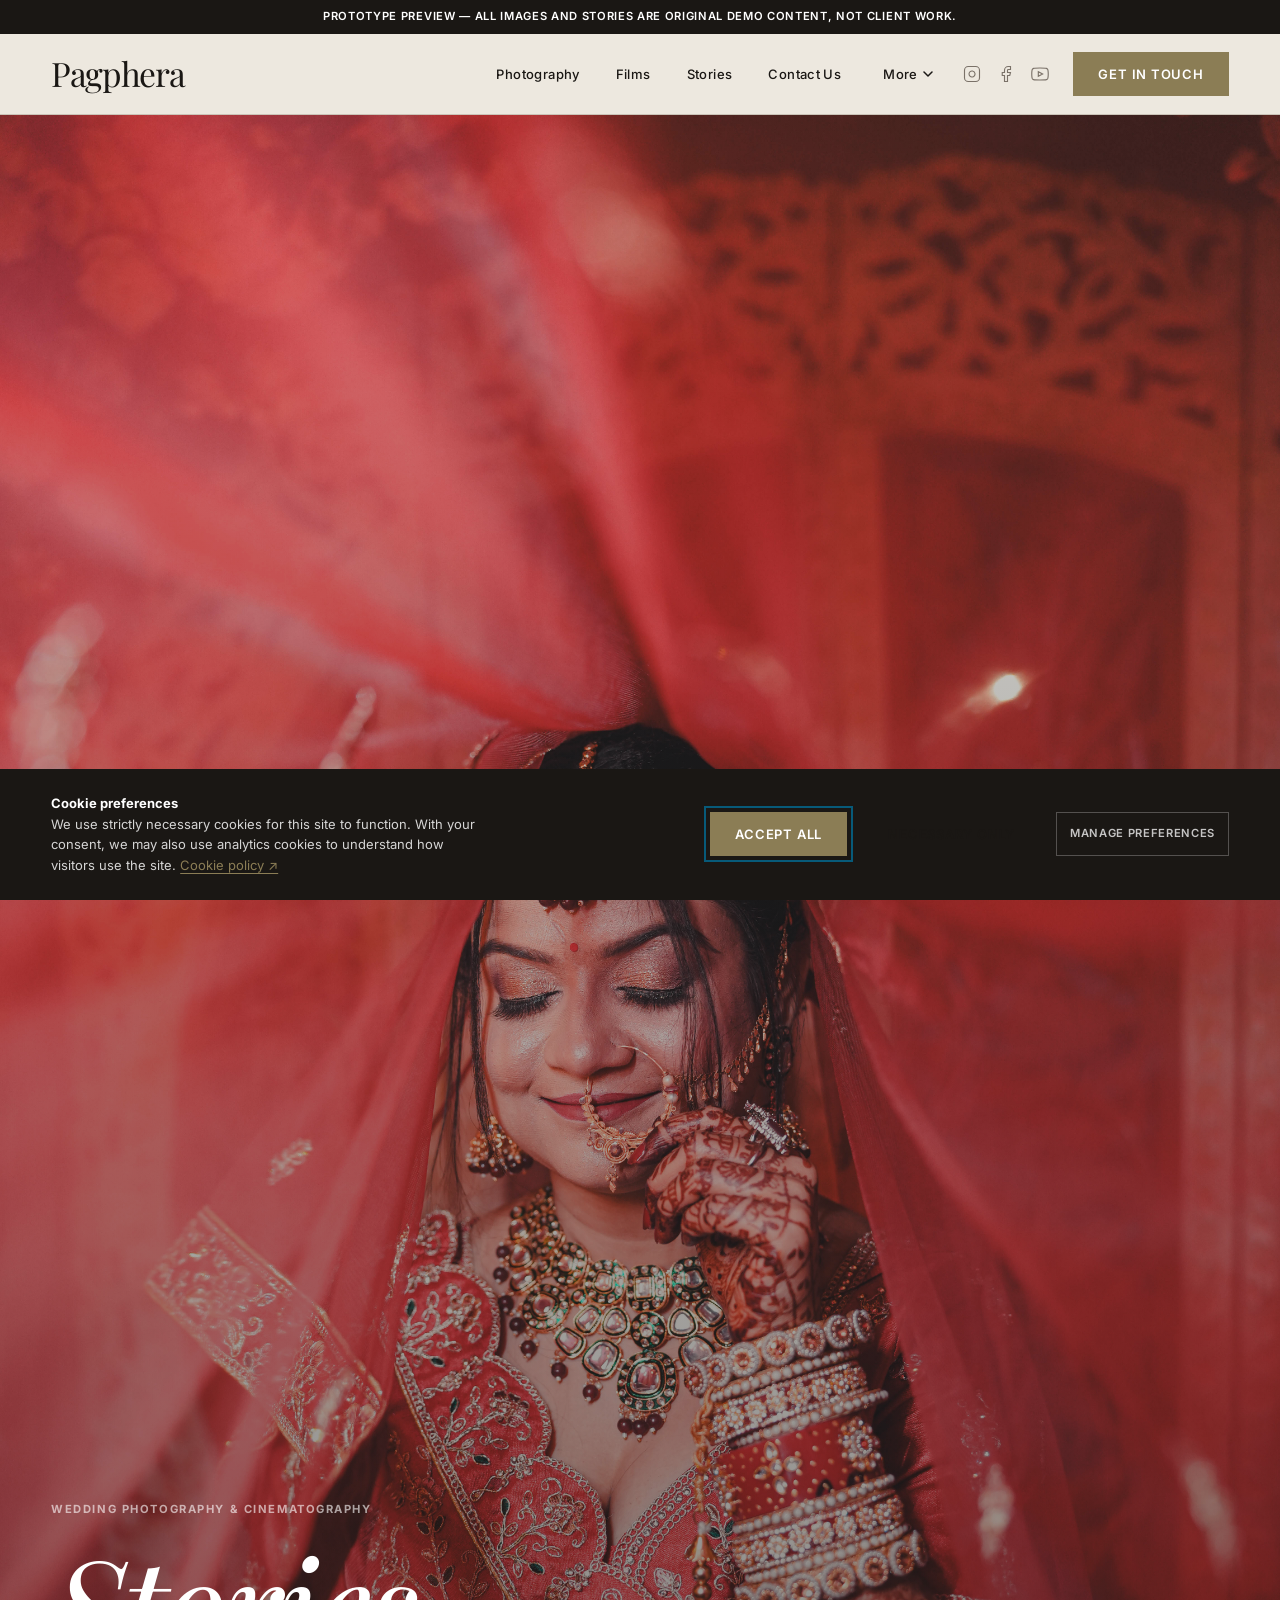
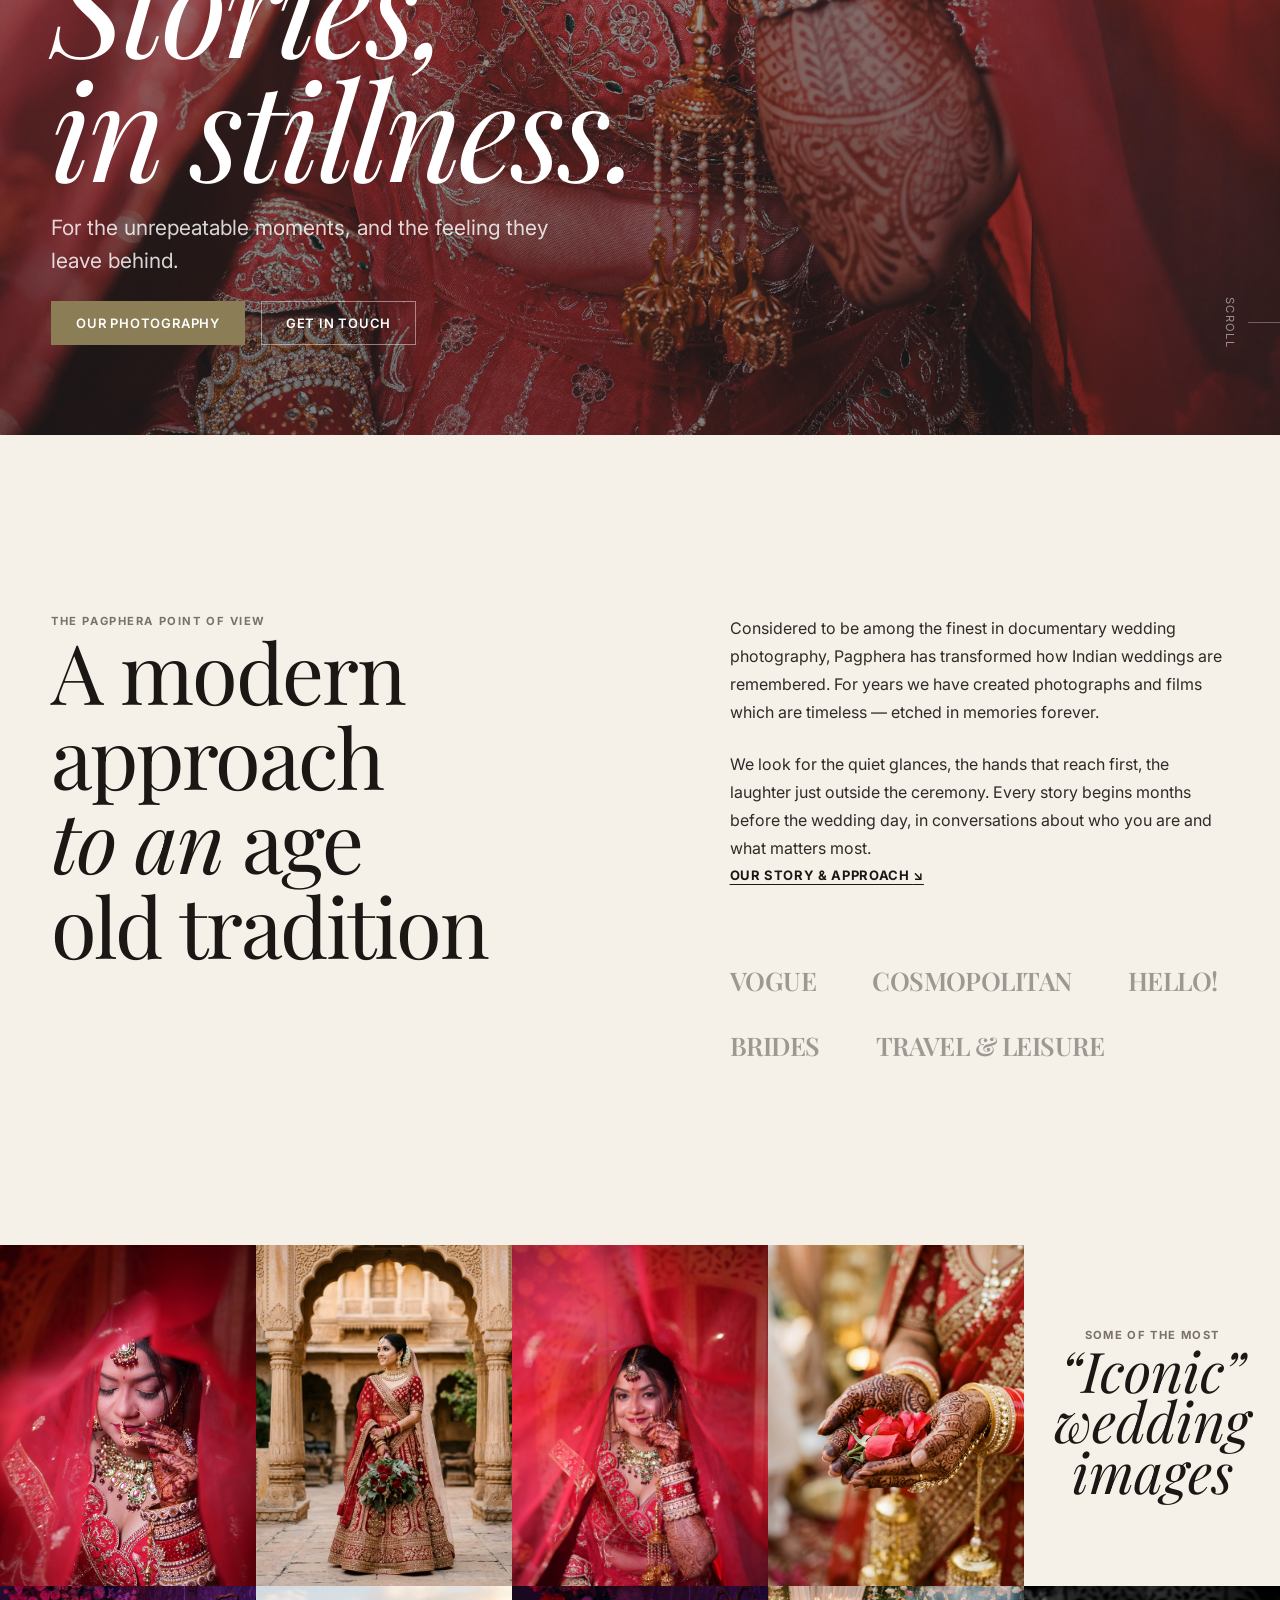
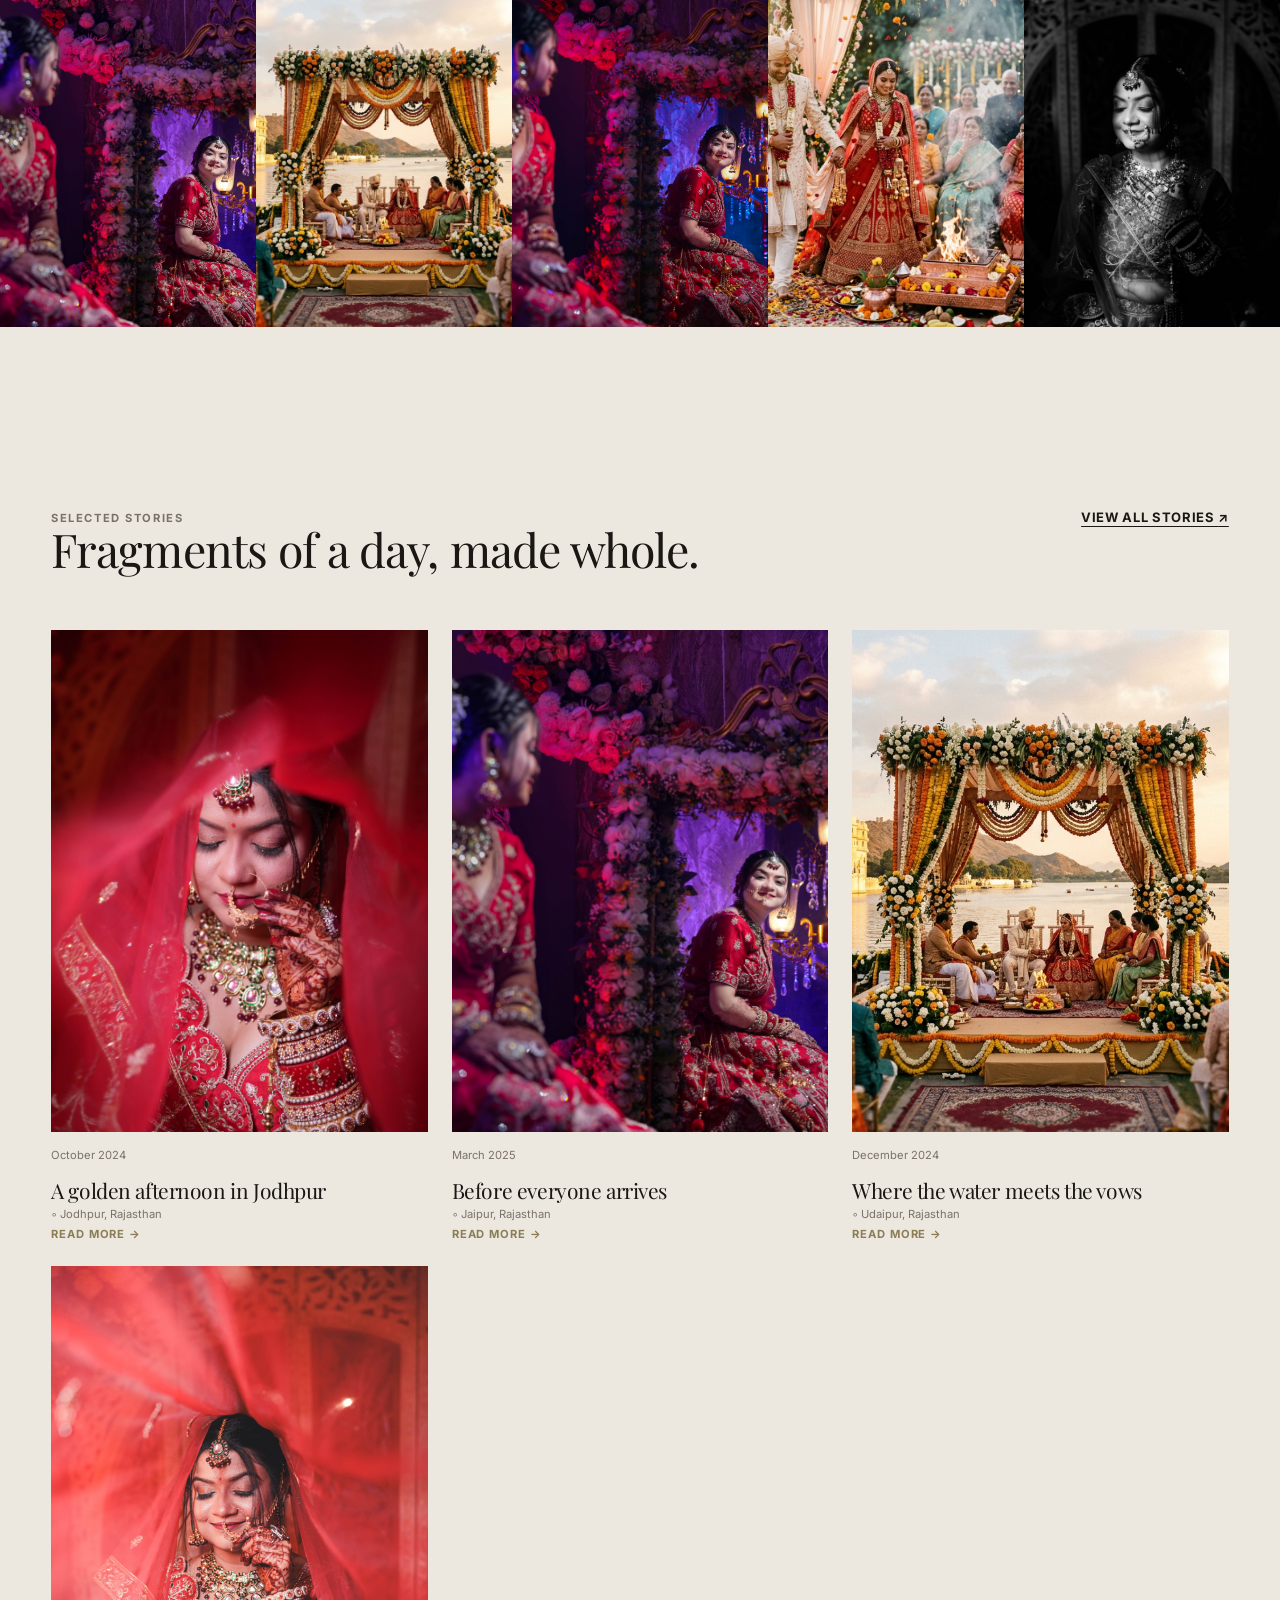
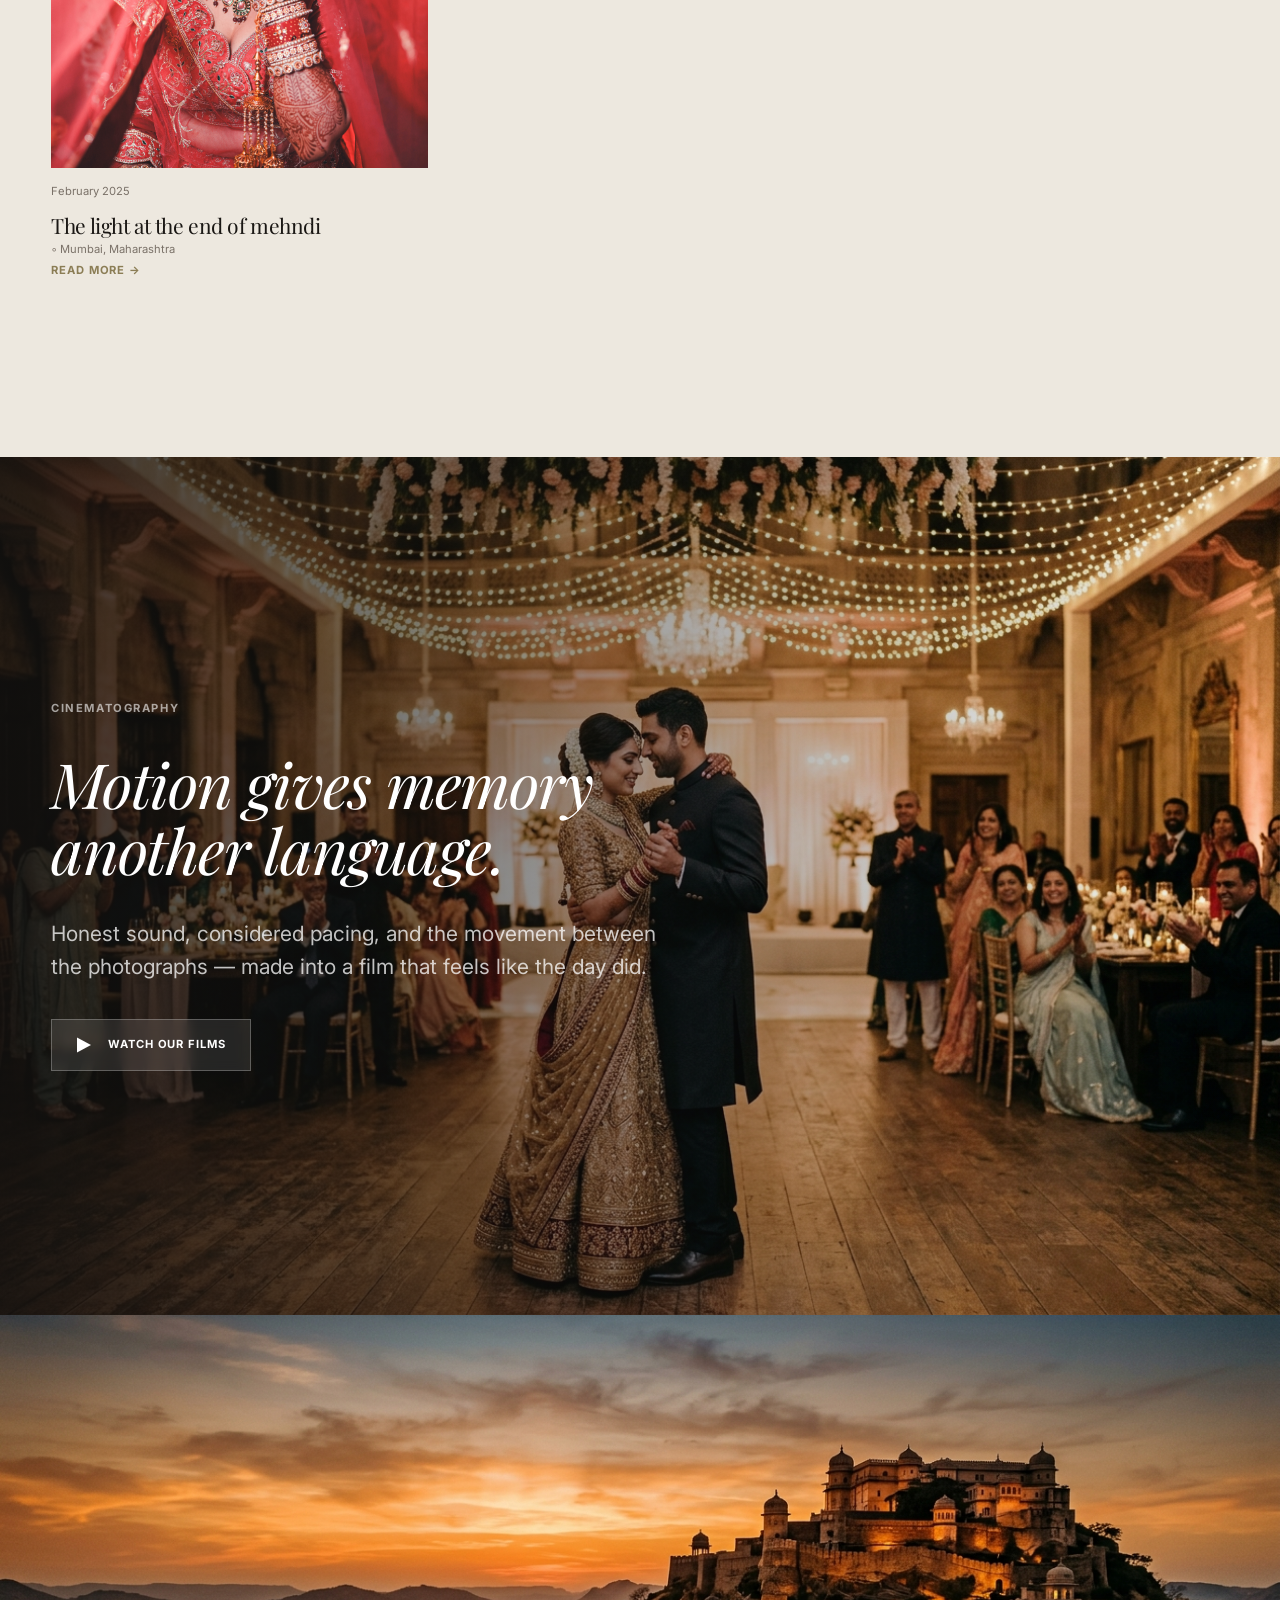
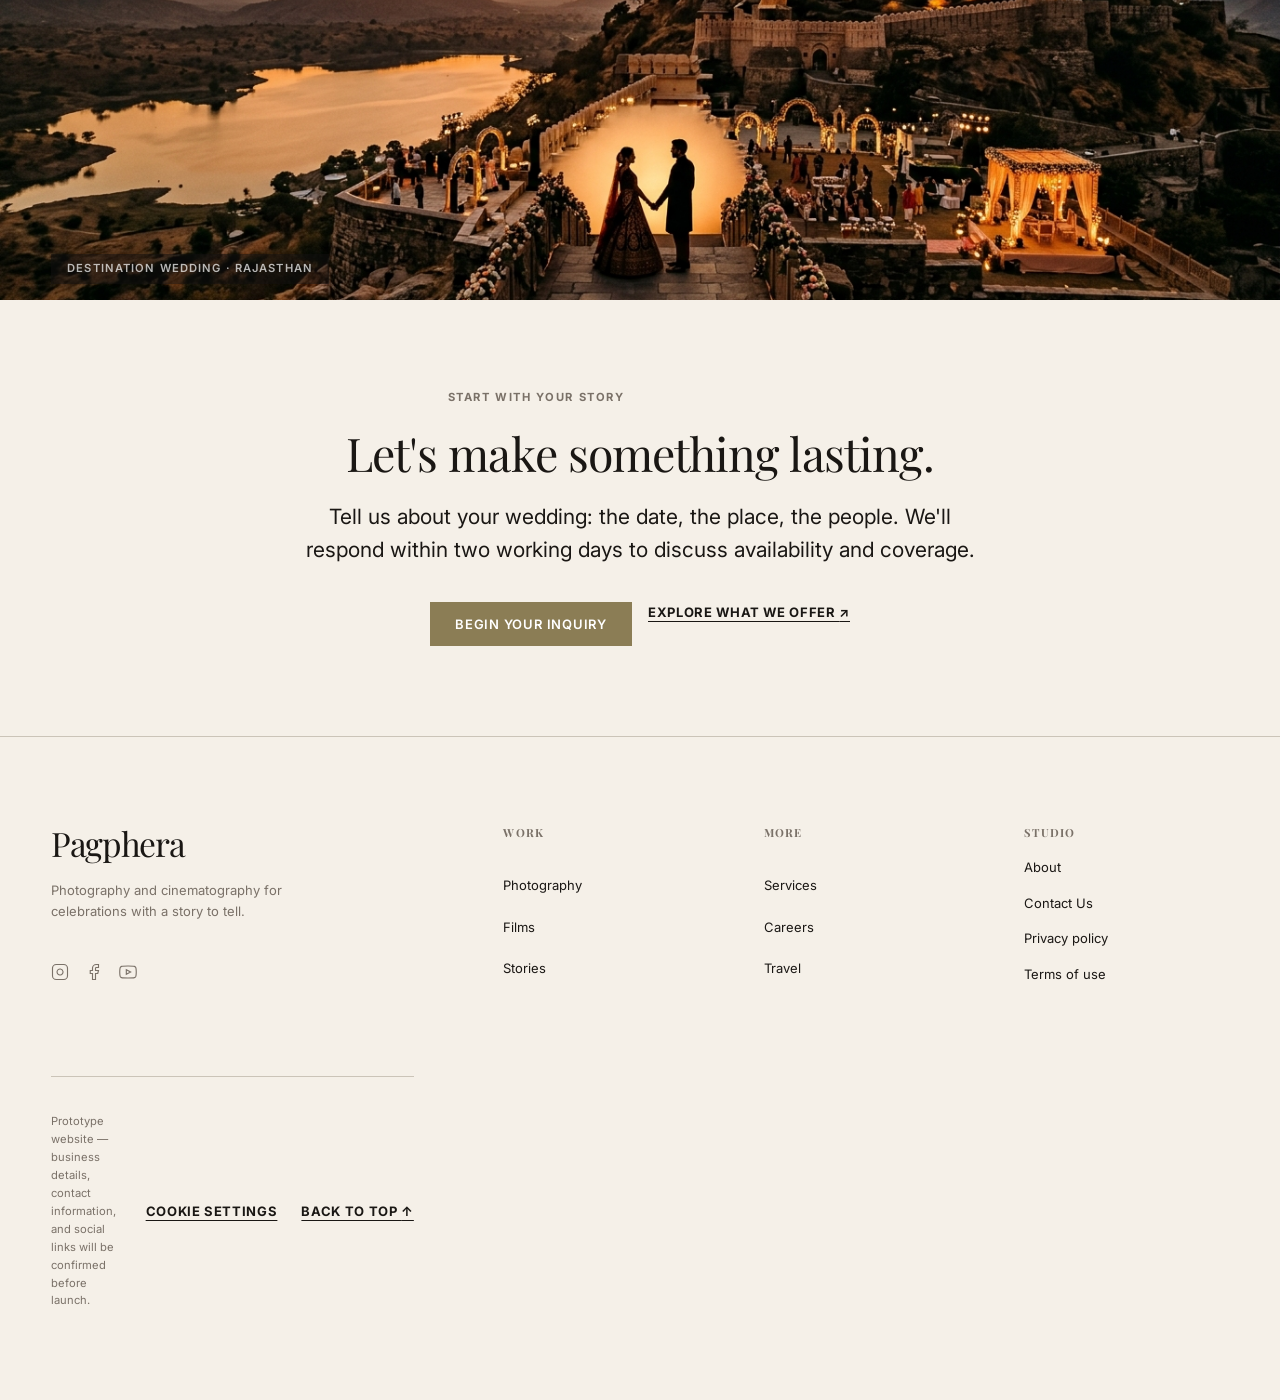
==== commit e9661ff8: "Phase 2 (Frontend pages) + Phase 3 (Interactions) — Complete. Go through Phase handoff report." ====
--- a/index.html
+++ b/index.html
@@ -3,8 +3,8 @@
   <head>
     <meta charset="UTF-8" />
     <meta name="viewport" content="width=device-width, initial-scale=1.0" />
-    <meta name="description" content="Pagphera — an editorial wedding photography and cinematography studio. We document real moments with intention, creating wedding stories that last." />
-    <meta name="theme-color" content="#fffdf9" />
+    <meta name="description" content="Pagphera — editorial wedding photography and cinematography. We document real moments with intention, creating wedding stories that endure." />
+    <meta name="theme-color" content="#ede8df" />
     <meta property="og:title" content="Pagphera — Stories in Stillness" />
     <meta property="og:description" content="Editorial wedding photography and cinematography. We document what is real, with intention." />
     <meta property="og:type" content="website" />
@@ -27,46 +27,85 @@
   <body id="top">
     <a class="skip-link" href="#main-content">Skip to content</a>
 
+    <!-- Demo Notice -->
+    <aside class="demo-notice" aria-label="Prototype notice">
+      <p>Prototype preview — all images and stories are original demo content, not client work.</p>
+    </aside>
+
     <!-- Site Header -->
     <header class="site-header" data-site-header>
       <div class="site-header__inner">
         <a class="wordmark" href="index.html" aria-label="Pagphera — return to home">Pagphera</a>
+
+        <!-- Mobile toggle -->
         <button class="menu-toggle" type="button" aria-expanded="false" aria-controls="primary-navigation" aria-label="Toggle navigation menu">
           <span class="menu-toggle__label" aria-hidden="true">Menu</span>
           <span class="menu-toggle__icon" aria-hidden="true"></span>
         </button>
-        <nav class="site-navigation" id="primary-navigation" aria-label="Primary navigation">
-          <a href="index.html" aria-current="page">Home</a>
-          <a href="portfolio.html">Stories</a>
-          <a href="films.html">Films</a>
-          <a href="services.html">Services</a>
-          <a href="about.html">About</a>
-          <a href="inquiry.html" class="nav-cta">Inquire</a>
-        </nav>
+
+        <div class="nav-cluster">
+          <nav class="site-navigation" id="primary-navigation" aria-label="Primary navigation">
+            <a href="portfolio.html">Photography</a>
+            <a href="films.html">Films</a>
+            <a href="stories.html">Stories</a>
+            <a href="inquiry.html">Contact Us</a>
+
+            <!-- More dropdown -->
+            <div class="nav-dropdown" data-nav-dropdown>
+              <button class="nav-dropdown__toggle" type="button" aria-expanded="false" aria-haspopup="true" id="nav-dropdown-more">
+                <span>More</span>
+                <svg class="nav-dropdown__caret" width="10" height="6" viewBox="0 0 10 6" fill="none" aria-hidden="true" focusable="false">
+                  <path d="M1 1L5 5L9 1" stroke="currentColor" stroke-width="1.5" stroke-linecap="round" stroke-linejoin="round"/>
+                </svg>
+              </button>
+              <div class="nav-dropdown__menu" role="menu" aria-labelledby="nav-dropdown-more">
+                <a href="services.html" role="menuitem">Services</a>
+                <a href="careers.html" role="menuitem">Careers</a>
+                <a href="travel.html" role="menuitem">Travel</a>
+              </div>
+            </div>
+          </nav>
+
+          <!-- Social icons (desktop) -->
+          <div class="nav-social" aria-label="Social media">
+            <a href="https://instagram.com" target="_blank" rel="noopener noreferrer" aria-label="Instagram">
+              <svg width="18" height="18" viewBox="0 0 24 24" fill="none" stroke="currentColor" stroke-width="1.5" aria-hidden="true" focusable="false"><rect x="2" y="2" width="20" height="20" rx="5" ry="5"/><path d="M16 11.37A4 4 0 1 1 12.63 8 4 4 0 0 1 16 11.37z"/><line x1="17.5" y1="6.5" x2="17.51" y2="6.5"/></svg>
+            </a>
+            <a href="https://facebook.com" target="_blank" rel="noopener noreferrer" aria-label="Facebook">
+              <svg width="18" height="18" viewBox="0 0 24 24" fill="none" stroke="currentColor" stroke-width="1.5" aria-hidden="true" focusable="false"><path d="M18 2h-3a5 5 0 0 0-5 5v3H7v4h3v8h4v-8h3l1-4h-4V7a1 1 0 0 1 1-1h3z"/></svg>
+            </a>
+            <a href="https://youtube.com" target="_blank" rel="noopener noreferrer" aria-label="YouTube">
+              <svg width="18" height="18" viewBox="0 0 24 24" fill="none" stroke="currentColor" stroke-width="1.5" aria-hidden="true" focusable="false"><path d="M22.54 6.42a2.78 2.78 0 0 0-1.95-1.96C18.88 4 12 4 12 4s-6.88 0-8.59.46A2.78 2.78 0 0 0 1.46 6.42 29 29 0 0 0 1 12a29 29 0 0 0 .46 5.58 2.78 2.78 0 0 0 1.95 1.95C5.12 20 12 20 12 20s6.88 0 8.59-.47a2.78 2.78 0 0 0 1.95-1.95A29 29 0 0 0 23 12a29 29 0 0 0-.46-5.58z"/><polygon points="9.75 15.02 15.5 12 9.75 8.98 9.75 15.02"/></svg>
+            </a>
+          </div>
+
+          <!-- CTA button -->
+          <a class="button button--gold" href="inquiry.html">Get In Touch</a>
+        </div>
       </div>
     </header>
 
     <main id="main-content" tabindex="-1">
 
-      <!-- Hero Section -->
+      <!-- Hero — full-screen portrait -->
       <section class="home-hero" aria-labelledby="hero-title">
         <div class="home-hero__media">
           <img
-            src="assets/images/stories/demo-ceremony-mandap.jpg"
-            alt="A wedding ceremony at a lakeside palace in Rajasthan at golden hour — demo content."
-            width="1600"
-            height="900"
+            src="assets/images/bride/bride-portrait-eyes-closed.jpg"
+            alt="Bridal portrait — authentic Indian bride photography by Pagphera."
+            width="1400"
+            height="1867"
             fetchpriority="high"
           />
         </div>
         <div class="home-hero__overlay" aria-hidden="true"></div>
         <div class="home-hero__content">
-          <p class="eyebrow eyebrow--light">Wedding photography &amp; cinematography</p>
-          <h1 id="hero-title">Stories,<br>held with<br>intention.</h1>
+          <p class="eyebrow eyebrow--light">Wedding Photography &amp; Cinematography</p>
+          <h1 id="hero-title"><em>Stories,<br>in stillness.</em></h1>
           <p class="lede">For the unrepeatable moments, and the feeling they leave behind.</p>
           <div class="hero-actions">
-            <a class="button button--light" href="portfolio.html">Explore our stories</a>
-            <a class="button button--ghost" href="inquiry.html">Tell us your story</a>
+            <a class="button button--gold" href="portfolio.html">Our Photography</a>
+            <a class="button button--ghost" href="inquiry.html">Get In Touch</a>
           </div>
         </div>
         <div class="home-hero__scroll" aria-hidden="true">
@@ -75,201 +114,184 @@
         </div>
       </section>
 
-      <!-- Demo Notice -->
-      <aside class="demo-notice" aria-label="Prototype content notice">
-        <p><strong>Prototype preview.</strong> All images and story details on this page are original demo content, not client work. Real projects will be added after studio approval.</p>
-      </aside>
-
-      <!-- Introduction Section -->
-      <section class="section introduction" aria-labelledby="introduction-title">
-        <div class="introduction__heading flow">
-          <p class="eyebrow">The Pagphera point of view</p>
-          <h2 id="introduction-title">A wedding is never just one perfect frame.</h2>
-        </div>
-        <div class="introduction__copy flow">
-          <p>We look for the quiet glances, the hands that reach first, the laughter just outside the ceremony. The photographs and films are shaped around the people, not the other way around.</p>
-          <p>Every story we tell begins months before the wedding day — in conversations about who you are, who is coming, and the small things worth remembering.</p>
-          <a class="text-link" href="about.html">About our approach <span aria-hidden="true">↘</span></a>
-        </div>
-      </section>
-
-      <!-- Selected Stories Section -->
+      <!-- Introduction / About section -->
+      <section class="intro-section" aria-labelledby="intro-title">
+        <div class="intro-section__inner">
+          <div>
+            <p class="eyebrow">The Pagphera point of view</p>
+            <h2 class="intro-section__headline" id="intro-title">A modern approach <em>to an</em> age old tradition</h2>
+          </div>
+          <div class="intro-section__body">
+            <div class="intro-section__copy flow">
+              <p>Considered to be among the finest in documentary wedding photography, Pagphera has transformed how Indian weddings are remembered. For years we have created photographs and films which are timeless — etched in memories forever.</p>
+              <p>We look for the quiet glances, the hands that reach first, the laughter just outside the ceremony. Every story begins months before the wedding day, in conversations about who you are and what matters most.</p>
+              <a class="text-link" href="about.html">Our story &amp; approach <span aria-hidden="true">↘</span></a>
+            </div>
+
+            <!-- Press logos bar -->
+            <div class="press-bar" aria-label="As featured in">
+              <span>Vogue</span>
+              <span>Cosmopolitan</span>
+              <span>Hello!</span>
+              <span>Brides</span>
+              <span>Travel &amp; Leisure</span>
+            </div>
+          </div>
+        </div>
+      </section>
+
+      <!-- Editorial Photo Grid (masonry-style, HOTC inspired) -->
+      <section aria-label="Featured wedding images" class="section section--full" style="padding-block:0;">
+        <div class="photo-grid">
+          <!-- Row 1: 5 images -->
+          <div class="photo-grid__item photo-grid__item--port">
+            <img src="assets/images/bride/bride-portrait.jpg" alt="Bride in red lehenga, candid portrait — demo." loading="lazy" width="800" height="1067" />
+          </div>
+          <div class="photo-grid__item photo-grid__item--port">
+            <img src="assets/images/stories/demo-bride-haveli.jpg" alt="Bride at haveli courtyard, golden hour — demo." loading="lazy" width="800" height="1067" />
+          </div>
+          <div class="photo-grid__item photo-grid__item--port">
+            <img src="assets/images/bride/bride-portrait-eyes-open.jpg" alt="Bride portrait, eyes open, jewellery detail — demo." loading="lazy" width="800" height="1067" />
+          </div>
+          <div class="photo-grid__item photo-grid__item--port">
+            <img src="assets/images/stories/demo-mehndi-hands.jpg" alt="Mehndi ceremony, detail of bride's hands — demo." loading="lazy" width="800" height="1067" />
+          </div>
+          <!-- Text inset cell -->
+          <div class="photo-grid__item photo-grid__item--text" aria-hidden="true">
+            <span class="grid-text-label">some of the most</span>
+            <span class="grid-text-headline">&ldquo;Iconic&rdquo;<br>wedding images</span>
+          </div>
+          <!-- Row 2: 5 more images -->
+          <div class="photo-grid__item photo-grid__item--port">
+            <img src="assets/images/bride/bride-mirror-portrait-one.jpg" alt="Bride mirror reflection, floral decor — demo." loading="lazy" width="800" height="1067" />
+          </div>
+          <div class="photo-grid__item photo-grid__item--port">
+            <img src="assets/images/stories/demo-ceremony-mandap.jpg" alt="Wedding ceremony at mandap, lakeside palace — demo." loading="lazy" width="800" height="1067" />
+          </div>
+          <div class="photo-grid__item photo-grid__item--port">
+            <img src="assets/images/bride/bride-mirror-portrait-two.jpg" alt="Bride candlelit portrait, mirror reflection — demo." loading="lazy" width="800" height="1067" />
+          </div>
+          <div class="photo-grid__item photo-grid__item--port">
+            <img src="assets/images/stories/demo-pheras-fire.jpg" alt="Pheras ceremony around sacred fire — demo." loading="lazy" width="800" height="1067" />
+          </div>
+          <div class="photo-grid__item photo-grid__item--port">
+            <img src="assets/images/bride/bride-portrait-grayscale.jpg" alt="Bride portrait in black and white, editorial style — demo." loading="lazy" width="800" height="1067" />
+          </div>
+        </div>
+      </section>
+
+      <!-- Selected Stories (4-up card grid) -->
       <section class="section stories-section" id="stories" aria-labelledby="stories-title">
-        <div class="section-heading section-heading--row">
+        <div class="stories-section__header">
           <div>
             <p class="eyebrow">Selected stories</p>
             <h2 id="stories-title">Fragments of a day, made whole.</h2>
           </div>
-          <a class="text-link" href="portfolio.html">View all stories <span aria-hidden="true">↗</span></a>
-        </div>
-        <div class="story-grid story-grid--home">
-          <article class="story-card story-card--feature">
-            <a href="story.html" class="story-card__link" aria-label="View story: Ananya &amp; Rohan at Oberoi Udaivilas, Udaipur">
+          <a class="text-link" href="stories.html">View all stories <span aria-hidden="true">↗</span></a>
+        </div>
+        <div class="story-grid">
+          <article class="story-card">
+            <a href="story.html" class="story-card__link" aria-label="View story: A golden afternoon in Jodhpur">
               <div class="story-card__media">
-                <img
-                  src="assets/images/stories/demo-bride-haveli.jpg"
-                  alt="Demo bride in red lehenga at a haveli courtyard, golden hour — demo content."
-                  width="1200"
-                  height="800"
-                  loading="lazy"
-                />
+                <img src="assets/images/bride/bride-portrait.jpg" alt="Bride portrait, Jodhpur wedding — demo." loading="lazy" width="800" height="1067" />
               </div>
               <div class="story-card__meta">
-                <p class="eyebrow">Demo story &middot; Destination wedding</p>
+                <p class="story-card__date">October 2024</p>
                 <h3>A golden afternoon in Jodhpur</h3>
-                <p class="story-card__location"><span aria-hidden="true">◦</span> Jodhpur, Rajasthan</p>
+                <p class="story-card__location">◦ Jodhpur, Rajasthan</p>
+                <span class="story-card__more">Read more →</span>
               </div>
             </a>
           </article>
-          <article class="story-card story-card--tall">
-            <a href="story.html" class="story-card__link" aria-label="View story: Priya &amp; Karan, garden ceremony">
+          <article class="story-card">
+            <a href="story.html" class="story-card__link" aria-label="View story: Before everyone arrives — Jaipur">
               <div class="story-card__media">
-                <img
-                  src="assets/images/stories/demo-couple-garden.jpg"
-                  alt="Demo couple laughing in a palace garden at dusk — demo content."
-                  width="800"
-                  height="1000"
-                  loading="lazy"
-                />
+                <img src="assets/images/bride/bride-mirror-portrait-one.jpg" alt="Bride mirror reflection, Jaipur reception — demo." loading="lazy" width="800" height="1067" />
               </div>
               <div class="story-card__meta">
-                <p class="eyebrow">Demo story &middot; Pre-wedding</p>
+                <p class="story-card__date">March 2025</p>
                 <h3>Before everyone arrives</h3>
-                <p class="story-card__location"><span aria-hidden="true">◦</span> Jaipur, Rajasthan</p>
+                <p class="story-card__location">◦ Jaipur, Rajasthan</p>
+                <span class="story-card__more">Read more →</span>
               </div>
             </a>
           </article>
-          <article class="story-card story-card--wide">
-            <a href="story.html" class="story-card__link" aria-label="View story: lakeside ceremony">
+          <article class="story-card">
+            <a href="story.html" class="story-card__link" aria-label="View story: Where the water meets the vows">
               <div class="story-card__media">
-                <img
-                  src="assets/images/stories/demo-ceremony-mandap.jpg"
-                  alt="Demo wedding ceremony mandap at a lakeside palace — demo content."
-                  width="1600"
-                  height="900"
-                  loading="lazy"
-                />
+                <img src="assets/images/stories/demo-ceremony-mandap.jpg" alt="Wedding ceremony mandap, lakeside palace — demo." loading="lazy" width="800" height="600" />
               </div>
               <div class="story-card__meta">
-                <p class="eyebrow">Demo story &middot; Wedding ceremony</p>
+                <p class="story-card__date">December 2024</p>
                 <h3>Where the water meets the vows</h3>
-                <p class="story-card__location"><span aria-hidden="true">◦</span> Udaipur, Rajasthan</p>
+                <p class="story-card__location">◦ Udaipur, Rajasthan</p>
+                <span class="story-card__more">Read more →</span>
               </div>
             </a>
           </article>
-        </div>
-      </section>
-
-      <!-- Films / Cinematography Section -->
-      <section class="section section--night films-section" id="films" aria-labelledby="films-title">
-        <div class="film-feature">
-          <div class="film-feature__media">
-            <img
-              src="assets/images/stories/demo-reception-night.jpg"
-              alt="Demo couple's first dance at a palace reception, warm lights overhead — demo content."
-              width="1280"
-              height="853"
-              loading="lazy"
-            />
-            <button class="film-play-trigger" type="button" aria-label="Watch demo wedding film (opens video player)" data-film-id="demo-film-01">
-              <span class="film-play-trigger__icon" aria-hidden="true">
-                <svg width="20" height="22" viewBox="0 0 20 22" fill="none" aria-hidden="true" focusable="false">
-                  <path d="M2 1.5L18.5 11L2 20.5V1.5Z" fill="currentColor"/>
-                </svg>
-              </span>
-              <span>Watch the film</span>
-            </button>
-          </div>
-          <div class="film-feature__copy flow">
-            <p class="eyebrow eyebrow--light">Cinematography</p>
-            <h2 id="films-title">Motion gives memory another language.</h2>
-            <p class="lede">Honest sound, considered pacing, and the movement between the photographs — made into a film that feels like the day did.</p>
-            <p>We approach every wedding film with the same attention as our photographs: finding the right perspective, the quiet in-between moments, and the emotion the formal schedule cannot predict.</p>
-            <a class="button button--light" href="films.html">View all wedding films</a>
-          </div>
-        </div>
-      </section>
-
-      <!-- Studio Philosophy / Approach Section -->
-      <section class="section approach-section" id="approach" aria-labelledby="approach-title">
-        <div class="section-heading">
-          <p class="eyebrow">The experience</p>
-          <h2 id="approach-title">Unobtrusive in the room. All in on the story.</h2>
-        </div>
-        <ol class="process-list" aria-label="Our working process">
-          <li>
-            <span class="process-list__number" aria-hidden="true">01</span>
-            <div>
-              <h3>Begin with your people</h3>
-              <p>We learn what matters, who is arriving, and the small things you want remembered. A planning conversation before anything is booked.</p>
-            </div>
-          </li>
-          <li>
-            <span class="process-list__number" aria-hidden="true">02</span>
-            <div>
-              <h3>Make room for the day</h3>
-              <p>Direction is available when it helps, then we step back so your celebration can unfold naturally. We document both the expected and the unscripted.</p>
-            </div>
-          </li>
-          <li>
-            <span class="process-list__number" aria-hidden="true">03</span>
-            <div>
-              <h3>Return you to it</h3>
-              <p>Every final frame and sequence is selected to hold atmosphere as carefully as detail. Your story, curated and delivered with care.</p>
-            </div>
-          </li>
-        </ol>
-        <div class="approach-cta">
-          <a class="text-link" href="services.html">What we offer <span aria-hidden="true">↗</span></a>
-        </div>
-      </section>
-
-      <!-- Pheras / Detail Section (Full-bleed image break) -->
-      <section class="full-bleed-section" aria-label="Wedding ceremony detail">
-        <div class="full-bleed-section__media">
+          <article class="story-card">
+            <a href="story.html" class="story-card__link" aria-label="View story: The light at the end of mehndi">
+              <div class="story-card__media">
+                <img src="assets/images/bride/bride-portrait-eyes-closed.jpg" alt="Bride close-up portrait, introspective — demo." loading="lazy" width="800" height="1067" />
+              </div>
+              <div class="story-card__meta">
+                <p class="story-card__date">February 2025</p>
+                <h3>The light at the end of mehndi</h3>
+                <p class="story-card__location">◦ Mumbai, Maharashtra</p>
+                <span class="story-card__more">Read more →</span>
+              </div>
+            </a>
+          </article>
+        </div>
+      </section>
+
+      <!-- Films / Cinematography Feature -->
+      <section class="films-home-section" aria-labelledby="films-title">
+        <div class="films-home-section__media">
           <img
-            src="assets/images/stories/demo-pheras-fire.jpg"
-            alt="Demo wedding pheras ceremony, couple walking around the sacred fire — demo content."
+            src="assets/images/stories/demo-reception-night.jpg"
+            alt="Wedding reception, couple's first dance under warm lights — demo."
             width="1280"
             height="853"
             loading="lazy"
           />
         </div>
-        <div class="full-bleed-section__caption">
-          <p>Demo story &middot; The pheras &middot; Jaipur</p>
-        </div>
-      </section>
-
-      <!-- Destination Section -->
-      <section class="destination-section" aria-labelledby="destination-title">
-        <div class="destination-section__inner">
-          <div class="destination-section__media">
-            <img
-              src="assets/images/stories/demo-destination-landscape.jpg"
-              alt="Demo destination wedding at a hilltop palace, couple silhouetted at sunset — demo content."
-              width="1600"
-              height="900"
-              loading="lazy"
-            />
-          </div>
-          <div class="destination-section__copy flow">
-            <p class="eyebrow">Destination celebrations</p>
-            <h2 id="destination-title">Wherever your people gather.</h2>
-            <p class="lede">Palace courtyards, lakeside ghats, hilltop forts, or a garden abroad — we travel wherever the story takes us.</p>
-            <p>Destination coverage availability will be confirmed around your date, location, and celebration plans. We welcome conversations about weddings anywhere in India and internationally.</p>
-            <a class="button button--ink" href="inquiry.html">Plan your destination wedding</a>
-          </div>
-        </div>
-      </section>
-
-      <!-- Inquiry CTA Section -->
-      <section class="section inquiry-section" id="inquire" aria-labelledby="inquire-title">
-        <div class="inquiry-section__content flow">
+        <div class="films-home-section__overlay" aria-hidden="true"></div>
+        <div class="films-home-section__content">
+          <p class="eyebrow eyebrow--light">Cinematography</p>
+          <h2 id="films-title"><em>Motion gives memory another language.</em></h2>
+          <p class="lede">Honest sound, considered pacing, and the movement between the photographs — made into a film that feels like the day did.</p>
+          <div class="hero-actions">
+            <a class="film-play-btn" href="films.html">
+              <svg width="16" height="18" viewBox="0 0 16 18" fill="currentColor" aria-hidden="true" focusable="false"><path d="M1 1.5L15 9L1 16.5V1.5Z"/></svg>
+              Watch our films
+            </a>
+          </div>
+        </div>
+      </section>
+
+      <!-- Full-bleed image break -->
+      <div class="full-bleed" aria-label="Wedding ceremony detail">
+        <img
+          src="assets/images/stories/demo-destination-landscape.jpg"
+          alt="Destination wedding, hilltop palace at sunset — demo."
+          width="1600"
+          height="900"
+          loading="lazy"
+        />
+        <div class="full-bleed__caption">
+          <p>Destination wedding · Rajasthan</p>
+        </div>
+      </div>
+
+      <!-- CTA Section -->
+      <section class="section cta-section" id="inquire" aria-labelledby="cta-title">
+        <div class="cta-section__inner flow">
           <p class="eyebrow">Start with your story</p>
-          <h2 id="inquire-title">Let's make something lasting.</h2>
-          <p class="lede">Tell us about your wedding: the date, the place, the people, and what matters most to you. We'll respond within two working days to discuss availability and coverage.</p>
-          <div class="inquiry-section__actions">
-            <a class="button button--ink" href="inquiry.html">Begin your inquiry</a>
+          <h2 id="cta-title">Let's make something lasting.</h2>
+          <p class="lede">Tell us about your wedding: the date, the place, the people. We'll respond within two working days to discuss availability and coverage.</p>
+          <div class="cta-section__actions">
+            <a class="button button--gold" href="inquiry.html">Begin your inquiry</a>
             <a class="text-link" href="services.html">Explore what we offer <span aria-hidden="true">↗</span></a>
           </div>
         </div>
@@ -283,28 +305,41 @@
         <div class="site-footer__brand">
           <a class="wordmark" href="index.html" aria-label="Pagphera — return to home">Pagphera</a>
           <p>Photography and cinematography for celebrations with a story to tell.</p>
+          <div class="footer-social" aria-label="Follow us">
+            <a href="#" aria-label="Instagram" rel="noopener">
+              <svg width="18" height="18" viewBox="0 0 24 24" fill="none" stroke="currentColor" stroke-width="1.5" aria-hidden="true" focusable="false"><rect x="2" y="2" width="20" height="20" rx="5"/><path d="M16 11.37A4 4 0 1 1 12.63 8 4 4 0 0 1 16 11.37z"/><line x1="17.5" y1="6.5" x2="17.51" y2="6.5"/></svg>
+            </a>
+            <a href="#" aria-label="Facebook" rel="noopener">
+              <svg width="18" height="18" viewBox="0 0 24 24" fill="none" stroke="currentColor" stroke-width="1.5" aria-hidden="true" focusable="false"><path d="M18 2h-3a5 5 0 0 0-5 5v3H7v4h3v8h4v-8h3l1-4h-4V7a1 1 0 0 1 1-1h3z"/></svg>
+            </a>
+            <a href="#" aria-label="YouTube" rel="noopener">
+              <svg width="18" height="18" viewBox="0 0 24 24" fill="none" stroke="currentColor" stroke-width="1.5" aria-hidden="true" focusable="false"><path d="M22.54 6.42a2.78 2.78 0 0 0-1.95-1.96C18.88 4 12 4 12 4s-6.88 0-8.59.46A2.78 2.78 0 0 0 1.46 6.42 29 29 0 0 0 1 12a29 29 0 0 0 .46 5.58 2.78 2.78 0 0 0 1.95 1.95C5.12 20 12 20 12 20s6.88 0 8.59-.47a2.78 2.78 0 0 0 1.95-1.95A29 29 0 0 0 23 12a29 29 0 0 0-.46-5.58z"/><polygon points="9.75 15.02 15.5 12 9.75 8.98 9.75 15.02"/></svg>
+            </a>
+          </div>
         </div>
         <nav class="site-footer__nav" aria-label="Footer navigation">
           <div class="footer-nav-group">
             <h3 class="footer-nav-group__label">Work</h3>
             <ul>
-              <li><a href="portfolio.html">Stories</a></li>
+              <li><a href="portfolio.html">Photography</a></li>
               <li><a href="films.html">Films</a></li>
+              <li><a href="stories.html">Stories</a></li>
+            </ul>
+          </div>
+          <div class="footer-nav-group">
+            <h3 class="footer-nav-group__label">More</h3>
+            <ul>
               <li><a href="services.html">Services</a></li>
+              <li><a href="careers.html">Careers</a></li>
+              <li><a href="travel.html">Travel</a></li>
             </ul>
           </div>
           <div class="footer-nav-group">
             <h3 class="footer-nav-group__label">Studio</h3>
             <ul>
               <li><a href="about.html">About</a></li>
-              <li><a href="inquiry.html">Inquire</a></li>
-            </ul>
-          </div>
-          <div class="footer-nav-group">
-            <h3 class="footer-nav-group__label">Legal</h3>
-            <ul>
+              <li><a href="inquiry.html">Contact Us</a></li>
               <li><a href="privacy-policy.html">Privacy policy</a></li>
-              <li><a href="cookie-policy.html">Cookie policy</a></li>
               <li><a href="terms.html">Terms of use</a></li>
             </ul>
           </div>
@@ -312,7 +347,7 @@
         <div class="site-footer__bottom">
           <p class="site-footer__note">Prototype website — business details, contact information, and social links will be confirmed before launch.</p>
           <button class="text-link cookie-settings-trigger" type="button" id="cookie-settings-trigger" aria-label="Manage cookie preferences">Cookie settings</button>
-          <a class="text-link" href="#top" aria-label="Scroll back to the top of the page">Back to top <span aria-hidden="true">↑</span></a>
+          <a class="text-link" href="#top" aria-label="Back to top">Back to top <span aria-hidden="true">↑</span></a>
         </div>
       </div>
     </footer>
@@ -322,11 +357,10 @@
       <div class="cookie-banner__inner">
         <div class="cookie-banner__copy">
           <p><strong>Cookie preferences</strong></p>
-          <p>We use strictly necessary cookies for this site to function. With your consent, we may also use analytics cookies to understand how visitors use the site. We do not use marketing or advertising cookies.</p>
-          <a href="cookie-policy.html" class="text-link">Cookie policy <span aria-hidden="true">↗</span></a>
+          <p>We use strictly necessary cookies for this site to function. With your consent, we may also use analytics cookies to understand how visitors use the site. <a href="cookie-policy.html">Cookie policy ↗</a></p>
         </div>
         <div class="cookie-banner__actions">
-          <button class="button button--ink" type="button" id="cookie-accept-all">Accept all</button>
+          <button class="button button--gold" type="button" id="cookie-accept-all">Accept all</button>
           <button class="button button--outline" type="button" id="cookie-reject-optional">Necessary only</button>
           <button class="button button--ghost-sm" type="button" id="cookie-open-prefs">Manage preferences</button>
         </div>
@@ -339,9 +373,7 @@
         <div class="cookie-dialog__header">
           <h2 id="cookie-dialog-title" class="cookie-dialog__title">Manage cookie preferences</h2>
           <button class="cookie-dialog__close" type="button" aria-label="Close cookie preferences dialog" id="cookie-dialog-close">
-            <svg width="16" height="16" viewBox="0 0 16 16" fill="none" aria-hidden="true" focusable="false">
-              <path d="M2 2L14 14M14 2L2 14" stroke="currentColor" stroke-width="1.5"/>
-            </svg>
+            <svg width="16" height="16" viewBox="0 0 16 16" fill="none" aria-hidden="true" focusable="false"><path d="M2 2L14 14M14 2L2 14" stroke="currentColor" stroke-width="1.5"/></svg>
           </button>
         </div>
         <div class="cookie-dialog__body">
@@ -358,7 +390,7 @@
             <div class="cookie-category__header">
               <div>
                 <h3 class="cookie-category__name">Analytics</h3>
-                <p class="cookie-category__desc">Helps us understand how visitors use the site so we can improve it. No personal data is sold or shared with advertisers.</p>
+                <p class="cookie-category__desc">Helps us understand how visitors use the site. No personal data sold or shared.</p>
               </div>
               <label class="cookie-toggle" aria-label="Toggle analytics cookies">
                 <input type="checkbox" id="pref-analytics" name="analytics" />
@@ -368,7 +400,7 @@
           </div>
         </div>
         <div class="cookie-dialog__footer">
-          <button class="button button--ink" type="button" id="cookie-save-prefs">Save preferences</button>
+          <button class="button button--gold" type="button" id="cookie-save-prefs">Save preferences</button>
         </div>
       </div>
     </dialog>
--- a/assets/css/tokens.css
+++ b/assets/css/tokens.css
@@ -1,41 +1,49 @@
 :root {
   color-scheme: light;
 
-  --color-peach: #ffdab9;
-  --color-peach-soft: #fad0c4;
-  --color-cream: #fffdf9;
-  --color-ink: #111111;
-  --color-charcoal: #222222;
-  --color-white: #ffffff;
-  --color-night: #171513;
-  --color-muted: #67615c;
-  --color-line: #d8d0c9;
-  --color-focus: #075a79;
+  /* ── Palette (inspired by HOTC warm editorial) ── */
+  --color-bg:      #ede8df;   /* warm parchment — main background */
+  --color-cream:   #f5f0e8;   /* slightly lighter, alternate bg */
+  --color-white:   #ffffff;
+  --color-ink:     #1a1714;   /* near-black warm */
+  --color-charcoal:#2e2b28;
+  --color-muted:   #7a7168;
+  --color-line:    #cbc4b8;
+  --color-gold:    #8b7d55;   /* HOTC olive-gold accent */
+  --color-gold-btn:#8b7d55;
+  --color-night:   #131110;
+  --color-focus:   #075a79;
 
+  /* ── Typography ── */
   --font-display: "Playfair Display", "Iowan Old Style", "Palatino Linotype", Georgia, serif;
-  --font-sans: Inter, ui-sans-serif, system-ui, -apple-system, BlinkMacSystemFont, "Segoe UI", sans-serif;
+  --font-sans: "Inter", ui-sans-serif, system-ui, -apple-system, BlinkMacSystemFont, "Segoe UI", sans-serif;
 
-  --text-xs: 0.75rem;
-  --text-sm: 0.875rem;
+  /* ── Type scale ── */
+  --text-xs:   0.7rem;
+  --text-sm:   0.8125rem;
   --text-base: 1rem;
-  --text-md: clamp(1.125rem, 1.05rem + 0.4vw, 1.375rem);
-  --text-lg: clamp(1.5rem, 1.25rem + 1.4vw, 2.5rem);
-  --text-xl: clamp(2.6rem, 1.8rem + 4vw, 6.2rem);
+  --text-md:   clamp(1.0625rem, 0.95rem + 0.5vw, 1.3125rem);
+  --text-lg:   clamp(1.75rem, 1.3rem + 2vw, 3rem);
+  --text-xl:   clamp(3rem, 2rem + 5vw, 7.5rem);
+  --text-hero: clamp(3.5rem, 2rem + 8vw, 10rem);
 
-  --space-1: 0.5rem;
-  --space-2: 0.75rem;
+  /* ── Spacing ── */
+  --space-1: 0.375rem;
+  --space-2: 0.625rem;
   --space-3: 1rem;
   --space-4: 1.5rem;
-  --space-5: 2rem;
-  --space-6: 3rem;
-  --space-7: clamp(4rem, 6vw, 7rem);
-  --space-8: clamp(6rem, 12vw, 12rem);
+  --space-5: 2.25rem;
+  --space-6: 3.5rem;
+  --space-7: clamp(4.5rem, 7vw, 8rem);
+  --space-8: clamp(7rem, 14vw, 14rem);
 
-  --content-max: 75rem;
-  --wide-max: 100rem;
-  --page-gutter: clamp(1.25rem, 4vw, 4rem);
-  --radius-none: 0;
-  --duration-fast: 160ms;
-  --duration-base: 300ms;
+  /* ── Layout ── */
+  --content-max:   76rem;
+  --wide-max:      100rem;
+  --page-gutter:   clamp(1.25rem, 4vw, 3.5rem);
+
+  /* ── Motion ── */
+  --duration-fast: 140ms;
+  --duration-base: 280ms;
   --ease-out: cubic-bezier(0.22, 1, 0.36, 1);
 }
--- a/assets/css/global.css
+++ b/assets/css/global.css
@@ -1,10 +1,15 @@
+/* ============================================================
+   global.css — Base element styles, typography, utilities
+   ============================================================ */
+
 html {
-  background: var(--color-cream);
+  background: var(--color-bg);
   color: var(--color-ink);
   font-family: var(--font-sans);
   font-size: 100%;
-  line-height: 1.5;
+  line-height: 1.6;
   text-rendering: optimizeLegibility;
+  -webkit-font-smoothing: antialiased;
 }
 
 body {
@@ -12,91 +17,98 @@
 }
 
 ::selection {
-  background: var(--color-peach-soft);
-  color: var(--color-ink);
+  background: var(--color-gold);
+  color: var(--color-white);
 }
 
 a {
   color: inherit;
-  text-decoration-thickness: 0.08em;
-  text-underline-offset: 0.18em;
+  text-decoration-thickness: 0.07em;
+  text-underline-offset: 0.2em;
 }
 
-h1,
-h2,
-h3 {
+/* ── Headings ─────────────────────────────────────────── */
+
+h1, h2, h3, h4 {
   font-family: var(--font-display);
-  font-weight: 500;
-  letter-spacing: -0.035em;
-  line-height: 0.97;
+  font-weight: 400;
+  line-height: 1.05;
+  letter-spacing: -0.02em;
   text-wrap: balance;
 }
 
-h1 {
-  font-size: var(--text-xl);
-  max-inline-size: 10ch;
+h1 { font-size: var(--text-xl); }
+h2 { font-size: var(--text-lg); }
+h3 { font-size: var(--text-md); font-weight: 500; }
+
+p { max-inline-size: 62ch; }
+
+/* ── Focus ────────────────────────────────────────────── */
+
+:focus-visible {
+  outline: 0.18rem solid var(--color-focus);
+  outline-offset: 0.25rem;
 }
 
-h2 {
-  font-size: var(--text-lg);
-  max-inline-size: 16ch;
-}
-
-h3 {
-  font-size: var(--text-md);
-}
-
-p {
-  max-inline-size: 65ch;
-}
-
-:focus-visible {
-  outline: 0.2rem solid var(--color-focus);
-  outline-offset: 0.25rem;
-}
+/* ── Skip link ────────────────────────────────────────── */
 
 .skip-link {
   background: var(--color-ink);
   color: var(--color-white);
+  font-size: var(--text-sm);
+  font-weight: 700;
   inset-block-start: 0.75rem;
   inset-inline-start: 0.75rem;
+  letter-spacing: 0.08em;
   padding: var(--space-2) var(--space-3);
   position: fixed;
-  transform: translateY(-180%);
+  text-transform: uppercase;
+  transform: translateY(-200%);
   transition: transform var(--duration-fast) var(--ease-out);
-  z-index: 100;
+  z-index: 200;
 }
+.skip-link:focus { transform: translateY(0); }
 
-.skip-link:focus {
-  transform: translateY(0);
-}
+/* ── Flow utility ─────────────────────────────────────── */
 
 .flow > * + * {
   margin-block-start: var(--flow-space, var(--space-4));
 }
 
+/* ── Eyebrow label ────────────────────────────────────── */
+
 .eyebrow {
   color: var(--color-muted);
+  font-family: var(--font-sans);
   font-size: var(--text-xs);
   font-weight: 700;
-  letter-spacing: 0.12em;
+  letter-spacing: 0.14em;
   line-height: 1.3;
   text-transform: uppercase;
 }
 
-.eyebrow--light {
-  color: var(--color-peach);
-}
+.eyebrow--light { color: rgba(255 255 255 / 0.6); }
+.eyebrow--gold  { color: var(--color-gold); }
+
+/* ── Lede / intro paragraph ───────────────────────────── */
 
 .lede {
   font-size: var(--text-md);
-  line-height: 1.5;
+  line-height: 1.55;
 }
 
+/* ── Screen reader only ───────────────────────────────── */
+
+.sr-only {
+  border: 0; clip: rect(0 0 0 0); height: 1px;
+  margin: -1px; overflow: hidden; padding: 0;
+  position: absolute; white-space: nowrap; width: 1px;
+}
+
+/* ── Reduced motion ───────────────────────────────────── */
+
 @media (prefers-reduced-motion: reduce) {
-  *,
-  *::before,
-  *::after {
+  *, *::before, *::after {
     scroll-behavior: auto !important;
     transition-duration: 0.01ms !important;
     animation-duration: 0.01ms !important;
--- a/assets/css/components.css
+++ b/assets/css/components.css
@@ -1,74 +1,142 @@
+/* ============================================================
+   components.css — Buttons, text-links, tags, badges
+   ============================================================ */
+
+/* ── Buttons ─────────────────────────────────────────── */
+
 .button {
   align-items: center;
   border: 1px solid transparent;
+  cursor: pointer;
   display: inline-flex;
+  font-family: var(--font-sans);
+  font-size: var(--text-sm);
+  font-weight: 600;
+  gap: var(--space-2);
+  justify-content: center;
+  letter-spacing: 0.06em;
+  min-block-size: 2.75rem;
+  padding: 0.625rem 1.5rem;
+  text-decoration: none;
+  text-transform: uppercase;
+  transition: background var(--duration-fast) var(--ease-out),
+              color var(--duration-fast) var(--ease-out),
+              border-color var(--duration-fast) var(--ease-out);
+}
+
+/* Gold CTA — matches HOTC's olive-gold button */
+.button--gold {
+  background: var(--color-gold-btn);
+  border-color: var(--color-gold-btn);
+  color: var(--color-white);
+}
+.button--gold:hover {
+  background: #705f3e;
+  border-color: #705f3e;
+}
+
+/* Ink / dark */
+.button--ink {
+  background: var(--color-ink);
+  border-color: var(--color-ink);
+  color: var(--color-white);
+}
+.button--ink:hover { background: var(--color-charcoal); border-color: var(--color-charcoal); }
+
+/* Outline dark */
+.button--outline {
+  background: transparent;
+  border-color: var(--color-ink);
+  color: var(--color-ink);
+}
+.button--outline:hover { background: var(--color-ink); color: var(--color-white); }
+
+/* Ghost — transparent border on dark backgrounds */
+.button--ghost {
+  background: transparent;
+  border-color: rgba(255 255 255 / 0.45);
+  color: var(--color-white);
+}
+.button--ghost:hover {
+  background: rgba(255 255 255 / 0.1);
+  border-color: var(--color-white);
+}
+
+/* Light — white on dark */
+.button--light {
+  background: var(--color-white);
+  border-color: var(--color-white);
+  color: var(--color-ink);
+}
+.button--light:hover { background: var(--color-bg); border-color: var(--color-bg); }
+
+/* Ghost small (cookie banner) */
+.button--ghost-sm {
+  background: transparent;
+  border-color: rgba(255 255 255 / 0.25);
+  color: rgba(255 255 255 / 0.75);
+  font-size: var(--text-xs);
+  min-block-size: 2.25rem;
+  padding: 0.4rem 0.8rem;
+}
+.button--ghost-sm:hover { color: var(--color-white); border-color: rgba(255 255 255 / 0.55); }
+
+/* Submit / wide */
+.button--submit { min-inline-size: 10rem; }
+
+/* ── Text links ──────────────────────────────────────── */
+
+.text-link {
+  background: none;
+  border: none;
+  color: var(--color-ink);
+  cursor: pointer;
+  font-family: var(--font-sans);
   font-size: var(--text-sm);
   font-weight: 700;
-  justify-content: center;
-  letter-spacing: 0.02em;
-  min-block-size: 3rem;
-  padding: 0.75rem 1.2rem;
-  text-decoration: none;
-  transition: background-color var(--duration-fast) var(--ease-out), color var(--duration-fast) var(--ease-out), border-color var(--duration-fast) var(--ease-out);
+  letter-spacing: 0.05em;
+  padding: 0;
+  text-decoration: underline;
+  text-decoration-thickness: 0.06em;
+  text-transform: uppercase;
+  text-underline-offset: 0.28em;
+  transition: opacity var(--duration-fast) var(--ease-out);
 }
+.text-link:hover { opacity: 0.6; }
 
-.button--ink {
+/* ── Filter buttons ──────────────────────────────────── */
+
+.filter-btn {
+  background: transparent;
+  border: 1px solid var(--color-line);
+  color: var(--color-muted);
+  cursor: pointer;
+  font-family: var(--font-sans);
+  font-size: var(--text-xs);
+  font-weight: 700;
+  letter-spacing: 0.08em;
+  padding: var(--space-2) var(--space-4);
+  text-transform: uppercase;
+  transition: background var(--duration-fast) var(--ease-out),
+              color var(--duration-fast) var(--ease-out),
+              border-color var(--duration-fast) var(--ease-out);
+}
+.filter-btn:hover { border-color: var(--color-charcoal); color: var(--color-ink); }
+.filter-btn--active,
+.filter-btn[aria-pressed="true"] {
   background: var(--color-ink);
+  border-color: var(--color-ink);
   color: var(--color-white);
 }
 
-.button--ink:hover {
-  background: var(--color-charcoal);
+/* ── Story tag pills ─────────────────────────────────── */
+
+.story-tag {
+  border: 1px solid var(--color-line);
+  color: var(--color-muted);
+  font-size: var(--text-xs);
+  font-weight: 700;
+  letter-spacing: 0.1em;
+  padding: var(--space-1) var(--space-3);
+  text-transform: uppercase;
 }
-
-.button--light {
-  background: var(--color-cream);
-  color: var(--color-ink);
-}
-
-.button:disabled {
-  cursor: not-allowed;
-  opacity: 0.58;
-}
-
-.text-link {
-  font-size: var(--text-sm);
-  font-weight: 700;
-  text-decoration-thickness: 0.08em;
-  text-underline-offset: 0.22em;
-}
-
-.field {
-  display: grid;
-  gap: var(--space-1);
-}
-
-.field label {
-  font-size: var(--text-sm);
-  font-weight: 700;
-}
-
-.field input,
-.field textarea {
-  appearance: none;
-  background: transparent;
-  border: 1px solid currentColor;
-  border-radius: var(--radius-none);
-  min-block-size: 3rem;
-  padding: 0.75rem;
-}
-
-.field textarea {
-  min-block-size: 7rem;
-}
-
-.field input:disabled,
-.field textarea:disabled {
-  border-color: color-mix(in srgb, currentColor 46%, transparent);
-  cursor: not-allowed;
-}
-
-.form-notice {
-  color: var(--color-peach);
-  font-size: var(--text-sm);
-}
--- a/assets/css/layouts.css
+++ b/assets/css/layouts.css
@@ -1,80 +1,290 @@
 /* ============================================================
-   layouts.css — Layout-specific rules for all pages
+   layouts.css — All page-level layouts
+   HOTC-inspired editorial design language
    ============================================================ */
 
-/* ── Site Header ─────────────────────────────────────────────────────────── */
+/* ── Shared max-width wrapper ──────────────────────────────────────────────*/
+
+.section-inner {
+  margin-inline: auto;
+  max-inline-size: var(--content-max);
+  padding-inline: var(--page-gutter);
+}
+
+/* ── Demo Notice bar ───────────────────────────────────────────────────────*/
+
+.demo-notice {
+  background: var(--color-ink);
+  color: var(--color-white);
+  font-size: var(--text-xs);
+  font-weight: 600;
+  letter-spacing: 0.06em;
+  padding: 0.5rem var(--page-gutter);
+  text-align: center;
+  text-transform: uppercase;
+}
+.demo-notice p { max-inline-size: none; }
+
+/* ── Site Header ───────────────────────────────────────────────────────────*/
 
 .site-header {
-  background: color-mix(in srgb, var(--color-cream) 94%, transparent);
-  backdrop-filter: blur(8px);
-  -webkit-backdrop-filter: blur(8px);
+  background: var(--color-bg);
   border-block-end: 1px solid var(--color-line);
+  left: 0;
   position: sticky;
+  right: 0;
   top: 0;
-  transition: box-shadow var(--duration-base) var(--ease-out);
-  z-index: 10;
+  transition: box-shadow var(--duration-base) var(--ease-out),
+              background var(--duration-base) var(--ease-out);
+  z-index: 50;
 }
 
 .site-header--scrolled {
-  box-shadow: 0 1px 20px rgb(17 17 17 / 0.06);
-}
-
-.site-header__inner,
-.site-footer__inner,
-.section { margin-inline: auto; max-inline-size: var(--wide-max); padding-inline: var(--page-gutter); }
-
-.site-header__inner { align-items: center; display: flex; justify-content: space-between; min-block-size: 4.75rem; }
-
-.wordmark { font-family: var(--font-display); font-size: 1.4rem; font-weight: 600; letter-spacing: -0.05em; line-height: 1; text-decoration: none; }
-
-.menu-toggle { align-items: center; background: transparent; border: 0; cursor: pointer; display: inline-flex; gap: var(--space-2); min-block-size: 3rem; padding: var(--space-2) 0 var(--space-2) var(--space-2); }
-.menu-toggle__label { font-size: var(--text-sm); font-weight: 700; letter-spacing: 0.04em; text-transform: uppercase; }
+  background: rgba(237 232 223 / 0.96);
+  backdrop-filter: blur(10px);
+  -webkit-backdrop-filter: blur(10px);
+  box-shadow: 0 1px 24px rgba(26 23 20 / 0.07);
+}
+
+.site-header__inner {
+  align-items: center;
+  display: flex;
+  justify-content: space-between;
+  margin-inline: auto;
+  max-inline-size: var(--wide-max);
+  min-block-size: 5rem;
+  padding-inline: var(--page-gutter);
+}
+
+/* ── Wordmark / Logo ────────────────────────────────────────────────────── */
+
+.wordmark {
+  font-family: var(--font-display);
+  font-size: clamp(1.4rem, 0.9rem + 1.5vw, 2.2rem);
+  font-weight: 400;
+  letter-spacing: -0.04em;
+  line-height: 1;
+  text-decoration: none;
+}
+
+/* ── Nav right cluster ──────────────────────────────────────────────────── */
+
+.nav-cluster {
+  align-items: center;
+  display: flex;
+  gap: var(--space-4);
+}
+
+/* ── Mobile menu toggle ─────────────────────────────────────────────────── */
+
+.menu-toggle {
+  align-items: center;
+  background: transparent;
+  border: 0;
+  cursor: pointer;
+  display: inline-flex;
+  gap: var(--space-2);
+  min-block-size: 3rem;
+  padding: var(--space-2) 0 var(--space-2) var(--space-2);
+}
+.menu-toggle__label {
+  font-size: var(--text-xs);
+  font-weight: 700;
+  letter-spacing: 0.1em;
+  text-transform: uppercase;
+}
 .menu-toggle__icon,
-.menu-toggle__icon::before { background: currentColor; block-size: 1px; display: block; inline-size: 1.25rem; transition: transform var(--duration-fast) var(--ease-out); }
-.menu-toggle__icon::before { content: ""; transform: translateY(-0.32rem); }
+.menu-toggle__icon::before {
+  background: currentColor;
+  block-size: 1px;
+  display: block;
+  inline-size: 1.15rem;
+  transition: transform var(--duration-fast) var(--ease-out);
+}
+.menu-toggle__icon::before { content: ""; transform: translateY(-0.3rem); }
 .menu-toggle[aria-expanded="true"] .menu-toggle__icon { transform: rotate(45deg); }
 .menu-toggle[aria-expanded="true"] .menu-toggle__icon::before { transform: rotate(90deg); }
 
+/* ── Primary navigation ─────────────────────────────────────────────────── */
+
 .site-navigation {
-  background: var(--color-cream);
+  background: var(--color-bg);
   border-block-end: 1px solid var(--color-line);
   display: grid;
-  gap: var(--space-3);
-  inset: 4.75rem 0 auto;
+  gap: 0;
+  inset: 5rem 0 auto;
   padding: var(--space-4) var(--page-gutter) var(--space-5);
   position: absolute;
-  transform: translateY(-150%);
-  transition: transform var(--duration-base) var(--ease-out), visibility var(--duration-base);
+  transform: translateY(-130%);
+  transition: transform var(--duration-base) var(--ease-out),
+              visibility var(--duration-base);
   visibility: hidden;
   z-index: -1;
 }
-
-.site-header[data-menu-open="true"] .site-navigation { transform: translateY(0); visibility: visible; }
-.site-navigation a { font-size: var(--text-sm); font-weight: 600; letter-spacing: 0.02em; min-block-size: 2.75rem; padding-block: var(--space-2); text-decoration: none; }
-.site-navigation a:hover { opacity: 0.65; }
-.site-navigation a[aria-current="page"] { text-decoration: underline; text-decoration-thickness: 0.1em; text-underline-offset: 0.25em; }
-
-.nav-cta { /* Subtle call-to-action in nav */ }
-
-/* ── Sections ────────────────────────────────────────────────────────────── */
-
-.section { padding-block: var(--space-8); }
+.site-header[data-menu-open="true"] .site-navigation {
+  transform: translateY(0);
+  visibility: visible;
+}
+
+.site-navigation a {
+  border-block-end: 1px solid var(--color-line);
+  color: var(--color-ink);
+  font-size: var(--text-sm);
+  font-weight: 500;
+  letter-spacing: 0.03em;
+  min-block-size: 3rem;
+  padding-block: 0.85rem;
+  text-decoration: none;
+  transition: color var(--duration-fast) var(--ease-out);
+}
+.site-navigation a:last-child { border-block-end: none; }
+.site-navigation a:hover { color: var(--color-gold); }
+.site-navigation a[aria-current="page"] {
+  color: var(--color-gold);
+  text-decoration: underline;
+  text-decoration-thickness: 0.07em;
+  text-underline-offset: 0.3em;
+}
+
+/* ── Nav Dropdown for "More" ────────────────────────────────────────────── */
+.nav-dropdown {
+  position: relative;
+  display: flex;
+  align-items: center;
+}
+.nav-dropdown__toggle {
+  align-items: center;
+  background: transparent;
+  border: 0;
+  color: var(--color-ink);
+  cursor: pointer;
+  display: inline-flex;
+  font-family: inherit;
+  font-size: var(--text-sm);
+  font-weight: 500;
+  gap: 0.35rem;
+  letter-spacing: 0.03em;
+  min-block-size: 3rem;
+  padding-block: 0.85rem;
+  text-decoration: none;
+  transition: color var(--duration-fast) var(--ease-out);
+}
+.nav-dropdown__toggle:hover,
+.nav-dropdown:hover .nav-dropdown__toggle,
+.nav-dropdown:focus-within .nav-dropdown__toggle,
+.nav-dropdown__toggle[aria-expanded="true"] {
+  color: var(--color-gold);
+}
+.nav-dropdown__caret {
+  transition: transform var(--duration-fast) var(--ease-out);
+}
+.nav-dropdown:hover .nav-dropdown__caret,
+.nav-dropdown:focus-within .nav-dropdown__caret,
+.nav-dropdown__toggle[aria-expanded="true"] .nav-dropdown__caret {
+  transform: rotate(180deg);
+}
+
+.nav-dropdown__menu {
+  background: var(--color-bg);
+  border: 1px solid var(--color-line);
+  box-shadow: 0 12px 32px rgba(19 17 16 / 0.09);
+  display: none;
+  inset-inline-start: 0;
+  min-inline-size: 11.5rem;
+  opacity: 0;
+  padding: var(--space-2) 0;
+  position: absolute;
+  top: 100%;
+  transform: translateY(6px);
+  transition: opacity var(--duration-fast) var(--ease-out),
+              transform var(--duration-fast) var(--ease-out);
+  visibility: hidden;
+  z-index: 60;
+}
+.nav-dropdown:hover .nav-dropdown__menu,
+.nav-dropdown:focus-within .nav-dropdown__menu,
+.nav-dropdown[data-open="true"] .nav-dropdown__menu {
+  display: block;
+  opacity: 1;
+  transform: translateY(0);
+  visibility: visible;
+}
+.nav-dropdown__menu a {
+  border-block-end: none !important;
+  color: var(--color-ink) !important;
+  display: block;
+  font-size: var(--text-xs) !important;
+  font-weight: 600 !important;
+  letter-spacing: 0.08em;
+  min-block-size: auto !important;
+  padding: 0.65rem 1.25rem !important;
+  text-decoration: none !important;
+  text-transform: uppercase;
+  transition: background var(--duration-fast) var(--ease-out),
+              color var(--duration-fast) var(--ease-out);
+}
+.nav-dropdown__menu a:hover {
+  background: var(--color-cream);
+  color: var(--color-gold) !important;
+}
+
+@media (max-width: 63.99rem) {
+  .nav-dropdown {
+    display: block;
+    border-block-end: 1px solid var(--color-line);
+  }
+  .nav-dropdown__toggle {
+    inline-size: 100%;
+    justify-content: space-between;
+  }
+  .nav-dropdown__menu {
+    background: var(--color-cream);
+    border: none;
+    box-shadow: none;
+    display: none;
+    opacity: 1;
+    position: static;
+    transform: none;
+    visibility: visible;
+    padding: var(--space-1) var(--space-3);
+  }
+  .nav-dropdown[data-open="true"] .nav-dropdown__menu {
+    display: block;
+  }
+}
+
+/* Social icons in nav (desktop) */
+.nav-social {
+  align-items: center;
+  display: none;
+  gap: var(--space-3);
+}
+.nav-social a {
+  color: var(--color-muted);
+  display: flex;
+  transition: color var(--duration-fast) var(--ease-out);
+}
+.nav-social a:hover { color: var(--color-ink); }
+
+/* ── Sections ───────────────────────────────────────────────────────────── */
+
+.section {
+  margin-inline: auto;
+  max-inline-size: var(--wide-max);
+  padding-block: var(--space-7);
+  padding-inline: var(--page-gutter);
+}
+.section--bg    { background: var(--color-bg); }
+.section--cream { background: var(--color-cream); }
 .section--night { background: var(--color-night); color: var(--color-white); }
-.section--peach { background: var(--color-peach-soft); }
-
-/* ── Demo Notice ─────────────────────────────────────────────────────────── */
-
-.demo-notice { background: var(--color-ink); color: var(--color-white); font-size: var(--text-sm); padding: var(--space-2) var(--page-gutter); text-align: center; }
-.demo-notice p { margin-inline: auto; max-inline-size: 65ch; }
-
-/* ── Home Hero ───────────────────────────────────────────────────────────── */
+.section--full  { max-inline-size: none; padding-inline: 0; }
+
+/* ── Home Hero ──────────────────────────────────────────────────────────── */
 
 .home-hero {
-  background: var(--color-night);
-  color: var(--color-white);
   display: grid;
   isolation: isolate;
-  min-block-size: min(52rem, calc(100svh - 4.75rem));
+  min-block-size: min(56rem, calc(100svh - 5rem));
   position: relative;
 }
 
@@ -84,151 +294,365 @@
 .home-hero__media img {
   block-size: 100%;
   inline-size: 100%;
-  max-block-size: 60rem;
-  min-block-size: min(52rem, calc(100svh - 4.75rem));
+  min-block-size: min(56rem, calc(100svh - 5rem));
   object-fit: cover;
-  object-position: 55% center;
+  object-position: center 20%;
 }
 
 .home-hero__overlay {
   background: linear-gradient(
-    105deg,
-    rgb(17 17 17 / 0.78) 0%,
-    rgb(17 17 17 / 0.45) 42%,
-    rgb(17 17 17 / 0.1) 100%
+    180deg,
+    rgba(19 17 16 / 0.15) 0%,
+    rgba(19 17 16 / 0.55) 100%
   );
+  grid-area: 1 / 1;
   z-index: 1;
 }
 
+/* Hero text sits bottom-left */
 .home-hero__content {
   align-self: end;
+  color: var(--color-white);
   display: grid;
   gap: var(--space-4);
   grid-area: 1 / 1;
-  max-inline-size: 42rem;
   padding: var(--space-7) var(--page-gutter);
   z-index: 2;
 }
 
-.home-hero__content h1 { color: var(--color-white); max-inline-size: 12ch; }
-.home-hero__content .lede { color: rgb(255 255 255 / 0.85); max-inline-size: 35rem; }
-
-.hero-actions { display: flex; flex-wrap: wrap; gap: var(--space-3); }
-
+.home-hero__content h1 {
+  color: var(--color-white);
+  font-size: var(--text-hero);
+  font-style: italic;
+  font-weight: 400;
+  letter-spacing: -0.03em;
+  line-height: 0.92;
+  max-inline-size: 14ch;
+}
+
+.home-hero__content .lede {
+  color: rgba(255 255 255 / 0.82);
+  max-inline-size: 32rem;
+}
+
+.hero-actions {
+  display: flex;
+  flex-wrap: wrap;
+  gap: var(--space-3);
+}
+
+/* Scroll indicator — right side */
 .home-hero__scroll {
   align-items: center;
-  bottom: var(--space-4);
-  color: rgb(255 255 255 / 0.55);
+  bottom: var(--space-5);
+  color: rgba(255 255 255 / 0.5);
   display: none;
   flex-direction: column;
   font-size: var(--text-xs);
   gap: var(--space-2);
   grid-area: 1 / 1;
   justify-self: end;
-  letter-spacing: 0.1em;
+  letter-spacing: 0.12em;
   padding-inline-end: var(--page-gutter);
   position: absolute;
   text-transform: uppercase;
   writing-mode: vertical-lr;
-  z-index: 2;
-}
-
+  z-index: 3;
+}
 .scroll-line {
-  background: rgb(255 255 255 / 0.35);
-  block-size: 2.5rem;
+  background: rgba(255 255 255 / 0.3);
+  block-size: 2rem;
   inline-size: 1px;
 }
 
-/* ── Introduction ────────────────────────────────────────────────────────── */
-
-.introduction { display: grid; gap: var(--space-6); }
-.introduction__heading, .introduction__copy { --flow-space: var(--space-4); }
-.introduction__copy { color: var(--color-charcoal); font-size: var(--text-md); }
-
-/* ── Section Headings ────────────────────────────────────────────────────── */
-
-.section-heading { display: grid; gap: var(--space-3); margin-block-end: var(--space-7); }
-.section-heading--row { gap: var(--space-4); }
-
-/* ── Story Grid ──────────────────────────────────────────────────────────── */
-
-.story-grid { display: grid; gap: var(--space-5); }
-
-.story-card { display: grid; gap: var(--space-3); }
-.story-card__link { display: grid; gap: var(--space-3); text-decoration: none; }
-.story-card__link:hover .story-card__media img { transform: scale(1.02); }
-
-.story-card__media { overflow: hidden; }
-.story-card__media img {
-  aspect-ratio: 4 / 3;
+/* ── About Intro / Philosophy section ────────────────────────────────────── */
+
+.intro-section {
+  background: var(--color-cream);
+  padding-block: var(--space-8);
+  padding-inline: var(--page-gutter);
+}
+
+.intro-section__inner {
+  display: grid;
+  gap: var(--space-6);
+  margin-inline: auto;
+  max-inline-size: var(--wide-max);
+}
+
+/* Big editorial heading mixing serif and italic */
+.intro-section__headline {
+  font-family: var(--font-display);
+  font-size: clamp(2.5rem, 2rem + 4vw, 5.5rem);
+  font-weight: 400;
+  letter-spacing: -0.025em;
+  line-height: 1.02;
+  max-inline-size: 18ch;
+}
+
+.intro-section__headline em {
+  font-style: italic;
+  font-weight: 400;
+}
+
+.intro-section__body {
+  display: grid;
+  gap: var(--space-5);
+}
+
+.intro-section__copy { --flow-space: var(--space-4); }
+.intro-section__copy p { color: var(--color-charcoal); line-height: 1.75; }
+
+/* Logos / Press bar */
+.press-bar {
+  align-items: center;
+  display: flex;
+  flex-wrap: wrap;
+  gap: var(--space-4) var(--space-6);
+  margin-block-start: var(--space-5);
+  opacity: 0.4;
+}
+.press-bar span {
+  font-family: var(--font-display);
+  font-size: clamp(1rem, 0.8rem + 1vw, 1.6rem);
+  font-weight: 600;
+  letter-spacing: -0.02em;
+  text-transform: uppercase;
+}
+
+/* ── Masonry / Photo Grid (Home) ─────────────────────────────────────────── */
+
+.photo-grid {
+  display: grid;
+  gap: 0;
+  /* 5-column editorial masonry — HOTC style */
+  grid-template-columns: repeat(5, 1fr);
+  line-height: 0;
+}
+
+.photo-grid__item {
+  overflow: hidden;
+  position: relative;
+}
+
+.photo-grid__item img {
   block-size: 100%;
+  display: block;
   inline-size: 100%;
   object-fit: cover;
   transition: transform var(--duration-base) var(--ease-out);
 }
 
-.story-card--tall .story-card__media img { aspect-ratio: 3 / 4; }
-.story-card--wide .story-card__media img { aspect-ratio: 16 / 9; }
-.story-card--feature .story-card__media img { aspect-ratio: 3 / 2; }
-
-.story-card__meta { display: grid; gap: var(--space-2); }
-.story-card__location { color: var(--color-muted); font-size: var(--text-sm); }
-
-/* Home story grid specific layout */
-.story-grid--home { }
-
-/* ── Films Section (Homepage) ────────────────────────────────────────────── */
-
-.films-section { max-inline-size: none; padding-inline: 0; }
-.film-feature { display: grid; position: relative; }
-.film-feature__media { position: relative; }
-.film-feature__media img { aspect-ratio: 16 / 9; block-size: 100%; inline-size: 100%; object-fit: cover; object-position: 60% center; }
-.film-feature__copy { --flow-space: var(--space-4); align-self: center; padding: var(--space-7) var(--page-gutter); }
-.film-feature__copy .lede { color: #d8d0c9; }
-
-/* Film play trigger (homepage film section) */
-.film-play-trigger {
-  align-items: center;
-  background: rgb(255 255 255 / 0.12);
+.photo-grid__item:hover img { transform: scale(1.03); }
+
+/* Aspect ratio variants */
+.photo-grid__item--tall   img { aspect-ratio: 4 / 5; }
+.photo-grid__item--square img { aspect-ratio: 1 / 1; }
+.photo-grid__item--wide   img { aspect-ratio: 16 / 9; }
+.photo-grid__item--port   img { aspect-ratio: 3 / 4; }
+
+/* Text inset cell (like HOTC "ICONIC" cell) */
+.photo-grid__item--text {
+  align-items: center;
+  background: var(--color-cream);
+  display: flex;
+  flex-direction: column;
+  justify-content: center;
+  padding: var(--space-5);
+}
+
+.photo-grid__item--text .grid-text-label {
+  color: var(--color-muted);
+  font-family: var(--font-sans);
+  font-size: var(--text-xs);
+  font-weight: 700;
+  letter-spacing: 0.12em;
+  margin-block-end: var(--space-2);
+  text-transform: uppercase;
+}
+
+.photo-grid__item--text .grid-text-headline {
+  font-family: var(--font-display);
+  font-size: clamp(2rem, 1.5rem + 2.5vw, 4.5rem);
+  font-style: italic;
+  line-height: 0.9;
+  text-align: center;
+}
+
+/* ── Selected Stories (editorial 4-up) ───────────────────────────────────── */
+
+.stories-section { padding-block: var(--space-8); }
+
+.stories-section__header {
+  align-items: baseline;
+  display: flex;
+  justify-content: space-between;
+  margin-block-end: var(--space-6);
+  flex-wrap: wrap;
+  gap: var(--space-3);
+}
+
+.stories-section__header h2 { max-inline-size: none; }
+
+.story-grid {
+  display: grid;
+  gap: 1.5rem;
+  grid-template-columns: 1fr 1fr;
+}
+
+.story-card { display: grid; gap: var(--space-3); }
+.story-card__link { display: grid; gap: var(--space-3); text-decoration: none; }
+.story-card__link:hover .story-card__media img { transform: scale(1.025); }
+
+.story-card__media { overflow: hidden; position: relative; }
+.story-card__media img {
+  block-size: 100%;
+  display: block;
+  inline-size: 100%;
+  object-fit: cover;
+  transition: transform var(--duration-base) var(--ease-out);
+}
+
+.story-card__media img { aspect-ratio: 3 / 4; }
+.story-card--wide   .story-card__media img { aspect-ratio: 4 / 3; }
+.story-card--tall   .story-card__media img { aspect-ratio: 2 / 3; }
+.story-card--square .story-card__media img { aspect-ratio: 1 / 1; }
+
+.story-card__meta { display: grid; gap: var(--space-1); line-height: 1.3; }
+.story-card__meta h3 { font-size: var(--text-md); font-weight: 400; margin-block-start: var(--space-2); }
+.story-card__location { color: var(--color-muted); font-size: var(--text-xs); }
+.story-card__date { color: var(--color-muted); font-size: var(--text-xs); }
+
+/* Read more arrow */
+.story-card__more {
+  color: var(--color-gold);
+  font-size: var(--text-xs);
+  font-weight: 700;
+  letter-spacing: 0.08em;
+  text-decoration: none;
+  text-transform: uppercase;
+  transition: color var(--duration-fast) var(--ease-out);
+}
+.story-card__link:hover .story-card__more { color: var(--color-ink); }
+
+/* ── Films Feature (Home) ────────────────────────────────────────────────── */
+
+.films-home-section {
+  background: var(--color-night);
+  color: var(--color-white);
+  display: grid;
+  min-block-size: 60vh;
+  position: relative;
+}
+
+.films-home-section__media,
+.films-home-section__overlay { grid-area: 1 / 1; }
+
+.films-home-section__media img {
+  block-size: 100%;
+  min-block-size: 40rem;
+  inline-size: 100%;
+  object-fit: cover;
+  object-position: center 40%;
+}
+
+.films-home-section__overlay {
+  background: linear-gradient(
+    90deg,
+    rgba(19 17 16 / 0.85) 0%,
+    rgba(19 17 16 / 0.3) 60%,
+    rgba(19 17 16 / 0) 100%
+  );
+  grid-area: 1 / 1;
+  z-index: 1;
+}
+
+.films-home-section__content {
+  align-self: center;
+  display: grid;
+  gap: var(--space-5);
+  grid-area: 1 / 1;
+  max-inline-size: 48rem;
+  padding: var(--space-7) var(--page-gutter);
+  z-index: 2;
+}
+
+.films-home-section__content h2 {
+  color: var(--color-white);
+  font-style: italic;
+  font-size: clamp(2rem, 1.5rem + 3vw, 4rem);
+  max-inline-size: none;
+}
+
+.films-home-section__content .lede {
+  color: rgba(255 255 255 / 0.75);
+  max-inline-size: 38rem;
+}
+
+.film-play-btn {
+  align-items: center;
+  background: rgba(255 255 255 / 0.1);
   backdrop-filter: blur(6px);
-  border: 1px solid rgb(255 255 255 / 0.25);
-  bottom: var(--space-4);
+  border: 1px solid rgba(255 255 255 / 0.25);
   color: var(--color-white);
   cursor: pointer;
   display: inline-flex;
-  font-size: var(--text-sm);
+  font-size: var(--text-xs);
   font-weight: 700;
   gap: var(--space-3);
-  left: var(--space-4);
-  letter-spacing: 0.04em;
+  letter-spacing: 0.08em;
   padding: var(--space-3) var(--space-4);
-  position: absolute;
+  text-transform: uppercase;
   transition: background var(--duration-fast) var(--ease-out);
-}
-
-.film-play-trigger:hover { background: rgb(255 255 255 / 0.22); }
-.film-play-trigger__icon { display: flex; }
-
-/* ── Approach / Process Section ──────────────────────────────────────────── */
-
-.approach-section .section-heading { margin-block-end: var(--space-6); }
-
-.process-list { border-block-start: 1px solid var(--color-line); list-style: none; }
-.process-list li { border-block-end: 1px solid var(--color-line); display: grid; gap: var(--space-4); grid-template-columns: 2.5rem 1fr; padding-block: var(--space-5); }
-.process-list h3 { margin-block-end: var(--space-2); }
-.process-list p { color: var(--color-muted); }
-.process-list__number { color: var(--color-muted); font-size: var(--text-xs); font-weight: 700; letter-spacing: 0.12em; padding-block-start: 0.2em; }
-
-.approach-cta { margin-block-start: var(--space-5); }
-
-/* ── Full-bleed Image Break ──────────────────────────────────────────────── */
-
-.full-bleed-section { position: relative; }
-.full-bleed-section__media img { block-size: 60vh; inline-size: 100%; max-block-size: 40rem; min-block-size: 20rem; object-fit: cover; object-position: center 35%; }
-.full-bleed-section__caption {
-  background: rgb(17 17 17 / 0.55);
+  text-decoration: none;
+}
+.film-play-btn:hover { background: rgba(255 255 255 / 0.2); }
+
+/* ── Process / Approach list ─────────────────────────────────────────────── */
+
+.process-section { background: var(--color-cream); }
+
+.process-list {
+  border-block-start: 1px solid var(--color-line);
+  list-style: none;
+  margin-block-start: var(--space-6);
+}
+
+.process-list li {
+  align-items: start;
+  border-block-end: 1px solid var(--color-line);
+  display: grid;
+  gap: var(--space-4);
+  grid-template-columns: 2.5rem 1fr;
+  padding-block: var(--space-5);
+}
+
+.process-list h3 { font-size: var(--text-base); font-weight: 600; margin-block-end: var(--space-2); }
+.process-list p { color: var(--color-muted); font-size: var(--text-sm); }
+.process-num {
+  color: var(--color-gold);
+  font-size: var(--text-xs);
+  font-weight: 700;
+  letter-spacing: 0.1em;
+  padding-block-start: 0.2em;
+}
+
+/* ── Full-bleed image break ──────────────────────────────────────────────── */
+
+.full-bleed { position: relative; }
+.full-bleed img {
+  block-size: 65vh;
+  display: block;
+  inline-size: 100%;
+  max-block-size: 44rem;
+  min-block-size: 20rem;
+  object-fit: cover;
+  object-position: center 30%;
+}
+.full-bleed__caption {
+  background: rgba(19 17 16 / 0.5);
   bottom: var(--space-3);
-  color: rgb(255 255 255 / 0.7);
+  color: rgba(255 255 255 / 0.7);
   font-size: var(--text-xs);
   font-weight: 600;
   left: var(--page-gutter);
@@ -238,109 +662,189 @@
   text-transform: uppercase;
 }
 
-/* ── Destination Section ─────────────────────────────────────────────────── */
-
-.destination-section { background: var(--color-night); color: var(--color-white); padding-block: 0; }
-.destination-section__inner { display: grid; margin-inline: auto; max-inline-size: var(--wide-max); }
-.destination-section__media img { aspect-ratio: 16 / 9; block-size: 100%; inline-size: 100%; max-block-size: 36rem; object-fit: cover; object-position: center 30%; }
-.destination-section__copy { --flow-space: var(--space-4); padding: var(--space-7) var(--page-gutter); }
-.destination-section__copy .lede { color: #c9c2bb; }
-
-/* ── Inquiry Section ─────────────────────────────────────────────────────── */
-
-.inquiry-section { background: var(--color-cream); }
-.inquiry-section__content { --flow-space: var(--space-4); max-inline-size: 45rem; }
-.inquiry-section__actions { align-items: center; display: flex; flex-wrap: wrap; gap: var(--space-4); margin-block-start: var(--space-4); }
-
-/* ── Page Header ─────────────────────────────────────────────────────────── */
-
-.page-header { padding-block-end: var(--space-6); }
-.page-header h1 { margin-block: var(--space-2) var(--space-4); }
-.page-header__lede { max-inline-size: 50ch; }
-
-/* ── Portfolio Filter ────────────────────────────────────────────────────── */
-
-.portfolio-filter-section { padding-block: 0 var(--space-6); }
-.filter-bar { display: flex; flex-wrap: wrap; gap: var(--space-2); }
-.portfolio-empty { color: var(--color-muted); padding-block: var(--space-5); text-align: center; }
-
-/* ── Story Grid (Portfolio page) ─────────────────────────────────────────── */
-
-.story-grid--portfolio { }
-
-/* ── Story Header (Individual Story) ────────────────────────────────────── */
-
-.story-header {
-  background: var(--color-night);
-  color: var(--color-white);
-  display: grid;
-  isolation: isolate;
-  min-block-size: min(44rem, 80svh);
-  position: relative;
-}
-
-.story-header__media,
-.story-header__overlay { grid-area: 1 / 1; }
-
-.story-header__media img {
+/* ── Inquiry CTA (home bottom) ───────────────────────────────────────────── */
+
+.cta-section { background: var(--color-cream); text-align: center; }
+.cta-section__inner { --flow-space: var(--space-4); margin-inline: auto; max-inline-size: 44rem; }
+.cta-section__actions { display: flex; flex-wrap: wrap; gap: var(--space-3); justify-content: center; margin-block-start: var(--space-5); }
+
+/* ── Page Header (interior pages) ───────────────────────────────────────── */
+
+.page-header {
+  background: var(--color-cream);
+  border-block-end: 1px solid var(--color-line);
+  padding-block: var(--space-6);
+  padding-inline: var(--page-gutter);
+}
+.page-header__inner {
+  margin-inline: auto;
+  max-inline-size: var(--content-max);
+}
+.page-header h1 {
+  font-size: clamp(2.5rem, 2rem + 3vw, 5rem);
+  font-style: italic;
+  font-weight: 400;
+  line-height: 1;
+  margin-block: var(--space-3) var(--space-4);
+}
+.page-header .lede { color: var(--color-muted); }
+
+/* ── Photography page / Portfolio ────────────────────────────────────────── */
+
+.portfolio-page { }
+
+.portfolio-filter-bar {
+  border-block-end: 1px solid var(--color-line);
+  padding-block: var(--space-4);
+  padding-inline: var(--page-gutter);
+  text-align: center;
+}
+
+.portfolio-filter-inner {
+  display: flex;
+  flex-wrap: wrap;
+  gap: 0;
+  justify-content: center;
+  margin-inline: auto;
+  max-inline-size: var(--content-max);
+}
+
+/* Pipe-separated HOTC style filter: Select: All | International | Indian */
+.portfolio-filter-inner .filter-sep {
+  color: var(--color-line);
+  padding-inline: var(--space-2);
+}
+
+.portfolio-filter-btn {
+  background: none;
+  border: none;
+  color: var(--color-muted);
+  cursor: pointer;
+  font-family: var(--font-sans);
+  font-size: var(--text-sm);
+  font-style: italic;
+  font-weight: 400;
+  letter-spacing: 0;
+  padding: var(--space-1) var(--space-2);
+  text-decoration: none;
+  text-transform: none;
+  transition: color var(--duration-fast) var(--ease-out);
+}
+.portfolio-filter-btn:hover { color: var(--color-ink); }
+.portfolio-filter-btn--active,
+.portfolio-filter-btn[aria-pressed="true"] { color: var(--color-ink); font-weight: 700; font-style: normal; }
+
+/* Portfolio grid — card with title below */
+.portfolio-grid {
+  display: grid;
+  gap: 2.5rem;
+  grid-template-columns: 1fr;
+  margin-inline: auto;
+  max-inline-size: var(--wide-max);
+  padding: var(--space-7) var(--page-gutter);
+}
+
+.portfolio-card { display: grid; gap: var(--space-3); }
+.portfolio-card__media { overflow: hidden; position: relative; }
+.portfolio-card__media img {
+  aspect-ratio: 4 / 5;
   block-size: 100%;
   inline-size: 100%;
-  min-block-size: min(44rem, 80svh);
   object-fit: cover;
-  object-position: center 30%;
-}
-
-.story-header__overlay {
+  transition: transform var(--duration-base) var(--ease-out);
+}
+.portfolio-card:hover .portfolio-card__media img { transform: scale(1.025); }
+.portfolio-card__meta { display: grid; gap: var(--space-1); }
+.portfolio-card__date { color: var(--color-muted); font-size: var(--text-xs); }
+.portfolio-card__title { font-family: var(--font-display); font-size: var(--text-md); font-weight: 400; margin-block-start: var(--space-2); }
+.portfolio-card__desc { color: var(--color-charcoal); font-size: var(--text-sm); line-height: 1.6; }
+.portfolio-card__tag { color: var(--color-muted); font-size: var(--text-xs); font-weight: 700; letter-spacing: 0.08em; text-transform: uppercase; }
+.portfolio-card a { text-decoration: none; }
+
+.portfolio-empty { color: var(--color-muted); padding-block: var(--space-7); text-align: center; }
+
+/* ── Individual Story ────────────────────────────────────────────────────── */
+
+.story-hero {
+  background: var(--color-night);
+  display: grid;
+  isolation: isolate;
+  min-block-size: min(50rem, 88svh);
+}
+.story-hero__media,
+.story-hero__overlay { grid-area: 1 / 1; }
+.story-hero__media img {
+  block-size: 100%;
+  inline-size: 100%;
+  min-block-size: min(50rem, 88svh);
+  object-fit: cover;
+  object-position: center 25%;
+}
+.story-hero__overlay {
   background: linear-gradient(
     180deg,
-    rgb(17 17 17 / 0.15) 0%,
-    rgb(17 17 17 / 0.65) 100%
+    rgba(19 17 16 / 0.1) 0%,
+    rgba(19 17 16 / 0.72) 100%
   );
+  grid-area: 1 / 1;
   z-index: 1;
 }
-
-.story-header__content {
+.story-hero__content {
   align-self: end;
+  color: var(--color-white);
   display: grid;
   gap: var(--space-3);
   grid-area: 1 / 1;
-  max-inline-size: 55rem;
   padding: var(--space-7) var(--page-gutter);
   z-index: 2;
 }
-
-.story-header__content h1 { max-inline-size: 22ch; }
-
-.story-header__meta {
-  align-items: center;
-  color: rgb(255 255 255 / 0.7);
+.story-hero__content h1 {
+  color: var(--color-white);
+  font-style: italic;
+  font-size: clamp(2.5rem, 2rem + 4vw, 6rem);
+  max-inline-size: none;
+}
+.story-hero__meta {
+  align-items: center;
+  color: rgba(255 255 255 / 0.65);
   display: flex;
   flex-wrap: wrap;
-  font-size: var(--text-sm);
-  gap: var(--space-2);
-}
-
-/* ── Breadcrumb ──────────────────────────────────────────────────────────── */
-
+  font-size: var(--text-xs);
+  font-weight: 600;
+  gap: var(--space-3);
+  letter-spacing: 0.08em;
+  text-transform: uppercase;
+}
+
+/* Breadcrumb */
 .breadcrumb ol { display: flex; flex-wrap: wrap; gap: var(--space-1); list-style: none; }
-.breadcrumb li { align-items: center; display: flex; font-size: var(--text-xs); font-weight: 600; gap: var(--space-1); letter-spacing: 0.06em; text-transform: uppercase; }
-.breadcrumb li + li::before { color: rgb(255 255 255 / 0.4); content: "›"; }
-.breadcrumb a { color: rgb(255 255 255 / 0.65); text-decoration: none; }
+.breadcrumb li { align-items: center; display: flex; font-size: var(--text-xs); font-weight: 700; gap: var(--space-1); letter-spacing: 0.07em; text-transform: uppercase; }
+.breadcrumb li + li::before { color: rgba(255 255 255 / 0.35); content: "›"; }
+.breadcrumb a { color: rgba(255 255 255 / 0.6); text-decoration: none; }
 .breadcrumb a:hover { color: var(--color-white); }
-.breadcrumb [aria-current="page"] { color: rgb(255 255 255 / 0.45); }
-
-/* ── Story Intro ─────────────────────────────────────────────────────────── */
-
-.story-intro { display: grid; gap: var(--space-7); }
+.breadcrumb [aria-current="page"] { color: rgba(255 255 255 / 0.4); }
+
+/* Story intro area */
+.story-intro {
+  display: grid;
+  gap: var(--space-7);
+  margin-inline: auto;
+  max-inline-size: var(--content-max);
+  padding: var(--space-7) var(--page-gutter);
+}
 .story-intro__copy { --flow-space: var(--space-4); max-inline-size: 60ch; }
 .story-intro__tags { display: flex; flex-wrap: wrap; gap: var(--space-2); }
-.story-tag { border: 1px solid var(--color-line); color: var(--color-muted); font-size: var(--text-xs); font-weight: 700; letter-spacing: 0.08em; padding: var(--space-1) var(--space-3); text-transform: uppercase; }
-
-/* ── Story Gallery ───────────────────────────────────────────────────────── */
-
-.story-gallery { display: grid; gap: var(--space-3); }
-
-.gallery-full {}
+
+/* Story gallery */
+.story-gallery {
+  display: grid;
+  gap: var(--space-3);
+  margin-inline: auto;
+  max-inline-size: var(--wide-max);
+  padding-inline: var(--page-gutter);
+}
+
+.gallery-full { }
 .gallery-pair { display: grid; gap: var(--space-3); }
 
 .gallery-item {
@@ -351,9 +855,8 @@
   overflow: hidden;
   padding: 0;
   position: relative;
-  inline-size: 100%;
-}
-
+  width: 100%;
+}
 .gallery-item img {
   block-size: 100%;
   display: block;
@@ -361,19 +864,34 @@
   object-fit: cover;
   transition: transform var(--duration-base) var(--ease-out);
 }
-
 .gallery-item:hover img { transform: scale(1.02); }
-.gallery-item:focus-visible { outline: 0.2rem solid var(--color-focus); outline-offset: 2px; }
-
-.gallery-item--tall img { aspect-ratio: 3 / 4; }
-.gallery-full .gallery-item img { aspect-ratio: 16 / 9; max-block-size: 40rem; }
-.gallery-pair .gallery-item img { aspect-ratio: 4 / 3; }
-.gallery-pair .gallery-item--tall img { aspect-ratio: 3 / 4; }
+.gallery-item:focus-visible { outline: 0.18rem solid var(--color-focus); outline-offset: 2px; }
+
+.gallery-full .gallery-item img   { aspect-ratio: 16 / 9; max-block-size: 44rem; }
+.gallery-pair .gallery-item img   { aspect-ratio: 4 / 3; }
+.gallery-item--tall img           { aspect-ratio: 3 / 4; }
+.gallery-item--portrait img       { aspect-ratio: 2 / 3; }
+
+/* Story navigation prev/next */
+.story-nav { border-block-start: 1px solid var(--color-line); }
+.story-nav__inner {
+  display: grid;
+  gap: var(--space-4);
+  justify-content: space-between;
+  margin-inline: auto;
+  max-inline-size: var(--wide-max);
+  padding: var(--space-5) var(--page-gutter);
+}
+.story-nav__item { display: grid; gap: var(--space-1); text-decoration: none; }
+.story-nav__item:hover .eyebrow { color: var(--color-ink); }
+.story-nav__item--next { text-align: right; }
+.story-nav__title { font-family: var(--font-display); font-size: var(--text-base); }
+.story-nav__all { font-size: var(--text-sm); font-weight: 700; letter-spacing: 0.05em; text-align: center; text-decoration: none; text-transform: uppercase; }
 
 /* ── Lightbox ────────────────────────────────────────────────────────────── */
 
 .lightbox {
-  background: rgb(17 17 17 / 0.96);
+  background: rgba(19 17 16 / 0.97);
   block-size: 100%;
   border: none;
   inline-size: 100%;
@@ -382,9 +900,7 @@
   max-inline-size: 100%;
   padding: 0;
 }
-
 .lightbox::backdrop { background: transparent; }
-
 .lightbox__content {
   align-items: center;
   block-size: 100%;
@@ -392,31 +908,27 @@
   justify-content: center;
   padding: var(--space-7) var(--space-8);
 }
-
 .lightbox__content img {
   max-block-size: 90svh;
   max-inline-size: 100%;
   object-fit: contain;
 }
-
 .lightbox__close {
-  background: rgb(255 255 255 / 0.1);
+  background: rgba(255 255 255 / 0.1);
   border: none;
   color: var(--color-white);
   cursor: pointer;
-  inline-size: 2.75rem;
   min-block-size: 2.75rem;
+  min-inline-size: 2.75rem;
   padding: var(--space-2);
   position: absolute;
   right: var(--space-4);
   top: var(--space-4);
   transition: background var(--duration-fast) var(--ease-out);
 }
-
-.lightbox__close:hover { background: rgb(255 255 255 / 0.2); }
-
+.lightbox__close:hover { background: rgba(255 255 255 / 0.2); }
 .lightbox__nav {
-  background: rgb(255 255 255 / 0.08);
+  background: rgba(255 255 255 / 0.08);
   border: none;
   bottom: 50%;
   color: var(--color-white);
@@ -427,114 +939,113 @@
   transform: translateY(50%);
   transition: background var(--duration-fast) var(--ease-out);
 }
-
-.lightbox__nav:hover { background: rgb(255 255 255 / 0.18); }
+.lightbox__nav:hover { background: rgba(255 255 255 / 0.18); }
 .lightbox__nav:disabled { cursor: not-allowed; opacity: 0.3; }
 .lightbox__nav--prev { left: var(--space-4); }
 .lightbox__nav--next { right: var(--space-4); }
 
-/* ── Story Navigation ────────────────────────────────────────────────────── */
-
-.story-nav { border-block: 1px solid var(--color-line); }
-.story-nav__inner {
-  align-items: center;
-  display: grid;
-  gap: var(--space-4);
-  justify-content: space-between;
+/* ── Films page ──────────────────────────────────────────────────────────── */
+
+.films-page-hero {
+  background: var(--color-night);
+  color: var(--color-white);
+  padding: var(--space-8) var(--page-gutter);
+  text-align: center;
+}
+.films-page-hero h1 {
+  color: var(--color-white);
+  font-style: italic;
+  margin-inline: auto;
+}
+.films-page-hero .lede { color: rgba(255 255 255 / 0.7); margin-inline: auto; }
+
+.films-grid {
+  display: grid;
+  gap: var(--space-6);
   margin-inline: auto;
   max-inline-size: var(--wide-max);
-  padding: var(--space-5) var(--page-gutter);
-}
-
-.story-nav__item { display: grid; gap: var(--space-1); text-decoration: none; }
-.story-nav__item .eyebrow { transition: color var(--duration-fast); }
-.story-nav__item:hover .eyebrow { color: var(--color-ink); }
-.story-nav__item--next { text-align: right; }
-.story-nav__title { font-family: var(--font-display); font-size: var(--text-md); }
-.story-nav__all { font-size: var(--text-sm); font-weight: 700; letter-spacing: 0.05em; text-align: center; text-decoration: none; text-transform: uppercase; }
-
-/* ── Films Page Hero ─────────────────────────────────────────────────────── */
-
-.films-page-hero { align-items: center; display: grid; min-block-size: 28rem; }
-.films-page-hero__content { --flow-space: var(--space-4); max-inline-size: 52rem; }
-
-/* ── Films Grid ──────────────────────────────────────────────────────────── */
-
-.films-grid { display: grid; gap: var(--space-6); }
+  padding: var(--space-7) var(--page-gutter);
+}
 
 .film-card { display: grid; gap: var(--space-3); }
 .film-card__poster { overflow: hidden; position: relative; }
-.film-card__poster img { aspect-ratio: 16 / 9; block-size: 100%; inline-size: 100%; object-fit: cover; transition: transform var(--duration-base) var(--ease-out); }
-.film-card:hover .film-card__poster img { transform: scale(1.02); }
+.film-card__poster img {
+  aspect-ratio: 16 / 9;
+  block-size: 100%;
+  inline-size: 100%;
+  object-fit: cover;
+  transition: transform var(--duration-base) var(--ease-out);
+}
+.film-card:hover .film-card__poster img { transform: scale(1.025); }
 
 .film-card__play {
   align-items: center;
-  background: rgb(17 17 17 / 0.7);
+  background: rgba(19 17 16 / 0.65);
   backdrop-filter: blur(6px);
   border: none;
   bottom: var(--space-3);
   color: var(--color-white);
   cursor: pointer;
   display: inline-flex;
-  font-size: var(--text-sm);
+  font-size: var(--text-xs);
   font-weight: 700;
   gap: var(--space-3);
   left: var(--space-3);
-  letter-spacing: 0.04em;
-  padding: var(--space-2) var(--space-4);
+  letter-spacing: 0.08em;
+  padding: var(--space-2) var(--space-3);
   position: absolute;
+  text-transform: uppercase;
   transition: background var(--duration-fast) var(--ease-out);
 }
-
-.film-card__play:hover { background: rgb(17 17 17 / 0.9); }
-.film-play-icon { display: flex; }
-.film-card__duration { background: rgb(0 0 0 / 0.65); color: var(--color-white); font-size: var(--text-xs); font-weight: 700; letter-spacing: 0.05em; padding: var(--space-1) var(--space-2); position: absolute; right: var(--space-3); top: var(--space-3); }
-.film-card__meta { display: grid; gap: var(--space-2); }
-.film-card__meta p:last-child { color: var(--color-muted); font-size: var(--text-sm); }
-
-/* ── Films Approach ──────────────────────────────────────────────────────── */
-
-.films-approach { background: var(--color-peach-soft); }
-.films-approach__inner { display: grid; gap: var(--space-7); }
-.films-approach__cols { display: grid; gap: var(--space-6); }
-.films-approach .flow { --flow-space: var(--space-3); }
-
-/* ── Film Notice Dialog ──────────────────────────────────────────────────── */
-
-.film-notice-dialog { border: 1px solid var(--color-line); max-inline-size: 28rem; padding: var(--space-6); }
-.film-notice-dialog::backdrop { background: rgb(17 17 17 / 0.55); }
+.film-card__play:hover { background: rgba(19 17 16 / 0.9); }
+
+.film-card__duration {
+  background: rgba(0 0 0 / 0.65);
+  color: var(--color-white);
+  font-size: var(--text-xs);
+  font-weight: 700;
+  letter-spacing: 0.05em;
+  padding: var(--space-1) var(--space-2);
+  position: absolute;
+  right: var(--space-3);
+  top: var(--space-3);
+}
+.film-card__meta { display: grid; gap: var(--space-1); }
+.film-card__title { font-family: var(--font-display); font-size: var(--text-md); font-weight: 400; }
+.film-card__location { color: var(--color-muted); font-size: var(--text-xs); }
+
+.film-notice-dialog {
+  border: 1px solid var(--color-line);
+  max-inline-size: 28rem;
+  padding: var(--space-5);
+}
+.film-notice-dialog::backdrop { background: rgba(19 17 16 / 0.55); }
 .film-notice-dialog__inner { display: grid; gap: var(--space-4); }
 
-/* ── Services Page ───────────────────────────────────────────────────────── */
+/* ── Services page ───────────────────────────────────────────────────────── */
 
 .service-row {
+  border-block-end: 1px solid var(--color-line);
   display: grid;
   gap: var(--space-6);
-  margin-block-end: var(--space-8);
-  padding-block-end: var(--space-8);
-  border-block-end: 1px solid var(--color-line);
-}
-
+  margin-inline: auto;
+  max-inline-size: var(--content-max);
+  padding: var(--space-6) var(--page-gutter);
+}
 .service-row:last-of-type { border-block-end: none; }
-
 .service-row__media img {
-  aspect-ratio: 4 / 3;
+  aspect-ratio: 3 / 2;
   block-size: 100%;
   inline-size: 100%;
   object-fit: cover;
 }
-
-.service-row--reversed .service-row__media img { }
-
 .service-row__copy { --flow-space: var(--space-4); }
-.service-row__title { font-size: var(--text-lg); }
-
+.service-row__title { font-style: italic; }
 .service-includes {
   border-block-start: 1px solid var(--color-line);
   list-style: none;
-  padding-block-start: var(--space-4);
-}
-
+  margin-block-start: var(--space-4);
+}
 .service-includes li {
   border-block-end: 1px solid var(--color-line);
   font-size: var(--text-sm);
@@ -542,91 +1053,122 @@
   padding-inline-start: var(--space-3);
   position: relative;
 }
-
 .service-includes li::before {
-  color: var(--color-muted);
+  color: var(--color-gold);
   content: "–";
   left: 0;
   position: absolute;
 }
 
-.services-pricing-note { background: var(--color-peach-soft); }
-.pricing-note { --flow-space: var(--space-4); max-inline-size: 45rem; }
-
-/* ── About Page ──────────────────────────────────────────────────────────── */
+.services-pricing-note { background: var(--color-cream); }
+.pricing-note { --flow-space: var(--space-4); margin-inline: auto; max-inline-size: var(--content-max); padding: var(--space-6) var(--page-gutter); }
+
+/* ── About page ──────────────────────────────────────────────────────────── */
 
 .about-hero {
   background: var(--color-night);
-  color: var(--color-white);
   display: grid;
   isolation: isolate;
-  min-block-size: min(38rem, 70svh);
-  position: relative;
-}
-
+  min-block-size: min(44rem, 78svh);
+}
 .about-hero__media { grid-area: 1 / 1; }
-.about-hero__media img { block-size: 100%; inline-size: 100%; min-block-size: min(38rem, 70svh); object-fit: cover; object-position: center 25%; }
+.about-hero__media img {
+  block-size: 100%;
+  inline-size: 100%;
+  min-block-size: min(44rem, 78svh);
+  object-fit: cover;
+  object-position: center 22%;
+}
 .about-hero::after {
-  background: linear-gradient(180deg, rgb(17 17 17 / 0.2) 0%, rgb(17 17 17 / 0.72) 100%);
+  background: linear-gradient(180deg, rgba(19 17 16 / 0.18) 0%, rgba(19 17 16 / 0.75) 100%);
   content: "";
   grid-area: 1 / 1;
   z-index: 1;
 }
-
 .about-hero__content {
   align-self: end;
+  color: var(--color-white);
   display: grid;
   gap: var(--space-3);
   grid-area: 1 / 1;
   padding: var(--space-7) var(--page-gutter);
   z-index: 2;
 }
-
-.about-philosophy__inner { display: grid; gap: var(--space-7); }
+.about-hero__content h1 {
+  color: var(--color-white);
+  font-style: italic;
+  max-inline-size: none;
+}
+
+.about-philosophy__inner { display: grid; gap: var(--space-7); margin-inline: auto; max-inline-size: var(--content-max); padding: var(--space-7) var(--page-gutter); }
 .about-philosophy__copy { --flow-space: var(--space-4); }
 
+.pull-quote {
+  border-inline-start: 2px solid var(--color-gold);
+  padding-inline-start: var(--space-5);
+}
 .pull-quote p {
   font-family: var(--font-display);
-  font-size: var(--text-lg);
+  font-size: clamp(1.5rem, 1.2rem + 1.5vw, 2.5rem);
   font-style: italic;
   font-weight: 400;
   line-height: 1.15;
-  max-inline-size: 25ch;
+  max-inline-size: 28ch;
 }
 
 .team-grid { display: grid; gap: var(--space-7); margin-block-start: var(--space-6); }
-.team-card { display: grid; gap: var(--space-5); }
-.team-card__media img { aspect-ratio: 4 / 5; block-size: 100%; inline-size: 100%; max-block-size: 28rem; object-fit: cover; object-position: center 20%; }
+.team-card { display: grid; gap: var(--space-4); }
+.team-card__media img {
+  aspect-ratio: 4 / 5;
+  block-size: 100%;
+  inline-size: 100%;
+  max-block-size: 26rem;
+  object-fit: cover;
+  object-position: center 15%;
+}
 .team-card__bio { --flow-space: var(--space-3); }
-.team-card__bio .eyebrow { margin-block-start: 0; }
-
-.about-approach__inner { display: grid; gap: var(--space-7); }
-.about-approach__items { display: grid; gap: var(--space-6); }
-.approach-item { --flow-space: var(--space-3); border-block-start: 1px solid color-mix(in srgb, var(--color-peach) 40%, transparent); padding-block-start: var(--space-4); }
-
-/* ── Inquiry Page ────────────────────────────────────────────────────────── */
+
+.about-approach__inner { display: grid; gap: var(--space-7); margin-inline: auto; max-inline-size: var(--content-max); padding: var(--space-7) var(--page-gutter); }
+.about-approach__items { display: grid; gap: var(--space-5); }
+.approach-item {
+  --flow-space: var(--space-3);
+  border-block-start: 1px solid var(--color-line);
+  padding-block-start: var(--space-4);
+}
+
+/* ── Inquiry / Contact page ──────────────────────────────────────────────── */
+
+.contact-hero {
+  min-block-size: 48vh;
+  overflow: hidden;
+  position: relative;
+}
+.contact-hero img {
+  block-size: 100%;
+  inline-size: 100%;
+  min-block-size: 28rem;
+  object-fit: cover;
+  object-position: center 35%;
+}
 
 .inquiry-page {
   display: grid;
-  gap: var(--space-8);
+  gap: var(--space-7);
   margin-inline: auto;
   max-inline-size: var(--wide-max);
-  padding: var(--space-8) var(--page-gutter);
-}
-
-.inquiry-page__intro { --flow-space: var(--space-4); max-inline-size: 42rem; }
-
-.inquiry-form { display: grid; gap: var(--space-7); max-inline-size: 50rem; }
-
-.form-section { border: none; display: grid; gap: var(--space-5); padding: 0; }
-.form-section__legend { font-family: var(--font-display); font-size: var(--text-md); font-weight: 500; margin-block-end: var(--space-2); }
-
+  padding: var(--space-7) var(--page-gutter);
+}
+.inquiry-page__intro { --flow-space: var(--space-4); }
+
+.inquiry-form { display: grid; gap: var(--space-6); max-inline-size: 52rem; }
+.form-section { border: none; display: grid; gap: var(--space-4); padding: 0; }
+.form-section__legend { font-family: var(--font-display); font-size: var(--text-md); font-weight: 400; margin-block-end: var(--space-2); }
 .form-row { display: grid; gap: var(--space-4); }
-.form-row--three { }
+.form-row--two { }
 
 .field { display: grid; gap: var(--space-1); }
-.field label, .field__label { font-size: var(--text-sm); font-weight: 700; }
-.field-required { color: var(--color-ink); }
+.field label, .field__label { font-size: var(--text-sm); font-weight: 600; }
+.field-required { color: var(--color-gold); }
 .field-optional { color: var(--color-muted); font-size: var(--text-xs); font-weight: 400; }
 .field-hint { color: var(--color-muted); font-size: var(--text-xs); }
 
@@ -641,31 +1183,27 @@
   font-family: var(--font-sans);
   font-size: var(--text-base);
   min-block-size: 3rem;
-  padding: 0.75rem;
+  padding: 0.7rem;
   transition: border-color var(--duration-fast) var(--ease-out);
-  inline-size: 100%;
-}
-
+  width: 100%;
+}
 .field input:focus,
 .field textarea:focus,
-.field select:focus { border-color: var(--color-ink); outline: 0.2rem solid var(--color-focus); outline-offset: 2px; }
-
+.field select:focus {
+  border-color: var(--color-gold);
+  outline: 0.18rem solid rgba(139 125 85 / 0.35);
+  outline-offset: 2px;
+}
 .field input[aria-invalid="true"],
 .field textarea[aria-invalid="true"],
 .field select[aria-invalid="true"] { border-color: #b91c1c; }
-
 .field textarea { min-block-size: 8rem; resize: vertical; }
-
 .field-error { color: #b91c1c; font-size: var(--text-xs); font-weight: 600; }
 .field-required-note { color: var(--color-muted); font-size: var(--text-xs); }
 
-.form-section--inline { border: none; padding: 0; }
 .checkbox-group { display: grid; gap: var(--space-2); }
 .checkbox-label { align-items: flex-start; cursor: pointer; display: flex; font-size: var(--text-sm); gap: var(--space-3); }
 .checkbox-label input { flex-shrink: 0; margin-block-start: 0.15em; }
-.checkbox-label--block { max-inline-size: 45ch; }
-
-.field--consent { margin-block-start: var(--space-2); }
 
 .form-footer { align-items: center; display: flex; flex-wrap: wrap; gap: var(--space-4); }
 
@@ -673,30 +1211,134 @@
 .form-error-summary ul { margin-block-start: var(--space-2); padding-inline-start: var(--space-4); }
 .form-error-summary a { color: #b91c1c; }
 
-.form-success { background: var(--color-cream); border: 1px solid var(--color-line); padding: var(--space-7); }
+.form-success { background: var(--color-cream); border: 1px solid var(--color-line); padding: var(--space-6); }
 .form-success:focus { outline: none; }
 .form-success__inner { --flow-space: var(--space-4); max-inline-size: 40rem; }
 .form-success__icon { color: #16a34a; display: block; font-size: 2rem; }
 
-/* ── Legal Pages ─────────────────────────────────────────────────────────── */
-
-.legal-page { max-inline-size: 65rem; }
-.legal-page__header { --flow-space: var(--space-3); border-block-end: 1px solid var(--color-line); margin-block-end: var(--space-7); padding-block-end: var(--space-6); }
+/* ── Stories page ────────────────────────────────────────────────────────── */
+
+/* Instagram / Social Insights section */
+.social-section {
+  background: var(--color-cream);
+  padding-block: var(--space-7);
+  padding-inline: var(--page-gutter);
+}
+.social-section__inner {
+  margin-inline: auto;
+  max-inline-size: var(--wide-max);
+}
+.social-section__header {
+  align-items: center;
+  display: flex;
+  gap: var(--space-5);
+  justify-content: space-between;
+  margin-block-end: var(--space-5);
+  flex-wrap: wrap;
+}
+.social-section__handle {
+  align-items: center;
+  color: var(--color-muted);
+  display: flex;
+  font-size: var(--text-sm);
+  font-weight: 600;
+  gap: var(--space-2);
+  letter-spacing: 0.04em;
+  text-decoration: none;
+}
+.social-section__handle:hover { color: var(--color-ink); }
+
+.instagram-grid {
+  display: grid;
+  gap: var(--space-2);
+  grid-template-columns: repeat(3, 1fr);
+}
+.instagram-grid__item {
+  aspect-ratio: 1;
+  cursor: pointer;
+  overflow: hidden;
+  position: relative;
+}
+.instagram-grid__item img {
+  block-size: 100%;
+  inline-size: 100%;
+  object-fit: cover;
+  transition: transform var(--duration-base) var(--ease-out);
+}
+.instagram-grid__item:hover img { transform: scale(1.05); }
+.instagram-grid__item__overlay {
+  align-items: center;
+  background: rgba(19 17 16 / 0.55);
+  color: var(--color-white);
+  display: flex;
+  flex-direction: column;
+  gap: var(--space-2);
+  inset: 0;
+  justify-content: center;
+  opacity: 0;
+  position: absolute;
+  transition: opacity var(--duration-fast) var(--ease-out);
+}
+.instagram-grid__item:hover .instagram-grid__item__overlay { opacity: 1; }
+.instagram-grid__item__overlay svg { flex-shrink: 0; }
+.instagram-grid__item__likes {
+  font-size: var(--text-xs);
+  font-weight: 700;
+  letter-spacing: 0.06em;
+}
+
+/* Social stats bar */
+.social-stats {
+  border-block: 1px solid var(--color-line);
+  display: flex;
+  flex-wrap: wrap;
+  gap: 0;
+  margin-block-start: var(--space-5);
+}
+.social-stat {
+  border-inline-end: 1px solid var(--color-line);
+  flex: 1;
+  min-inline-size: 10rem;
+  padding: var(--space-4);
+  text-align: center;
+}
+.social-stat:last-child { border-inline-end: none; }
+.social-stat__num {
+  display: block;
+  font-family: var(--font-display);
+  font-size: clamp(1.75rem, 1.2rem + 2vw, 3rem);
+  font-weight: 400;
+  letter-spacing: -0.03em;
+  line-height: 1;
+}
+.social-stat__label {
+  color: var(--color-muted);
+  display: block;
+  font-size: var(--text-xs);
+  font-weight: 700;
+  letter-spacing: 0.1em;
+  margin-block-start: var(--space-1);
+  text-transform: uppercase;
+}
+
+/* ── Legal pages ─────────────────────────────────────────────────────────── */
+
+.legal-page { margin-inline: auto; max-inline-size: 65rem; padding: var(--space-7) var(--page-gutter); }
+.legal-page__header { --flow-space: var(--space-3); border-block-end: 1px solid var(--color-line); margin-block-end: var(--space-6); padding-block-end: var(--space-5); }
 .legal-page__meta { color: var(--color-muted); font-size: var(--text-sm); }
 .legal-page__notice { background: #fef9c3; border: 1px solid #fde047; font-size: var(--text-sm); padding: var(--space-4); }
 .legal-page__body { --flow-space: var(--space-7); }
-.legal-page__body section { --flow-space: var(--space-4); }
 .legal-page__body h2 { font-size: var(--text-md); margin-block-end: var(--space-3); }
 .legal-page__body h3 { font-size: var(--text-base); font-weight: 700; margin-block: var(--space-4) var(--space-2); }
 .legal-page__body ul,
 .legal-page__body ol { padding-inline-start: var(--space-5); }
 .legal-page__body li { margin-block-end: var(--space-2); }
 
-/* ── 404 Page ────────────────────────────────────────────────────────────── */
+/* ── 404 page ────────────────────────────────────────────────────────────── */
 
 .error-page { align-items: start; display: grid; min-block-size: 60svh; }
 .error-page__inner { --flow-space: var(--space-4); max-inline-size: 40rem; padding-block-start: var(--space-7); }
-.error-page__code { color: var(--color-peach); font-size: 5rem; font-weight: 700; line-height: 1; }
+.error-page__code { color: var(--color-gold); font-size: 5rem; font-weight: 400; font-family: var(--font-display); font-style: italic; line-height: 1; }
 .error-page__actions { display: flex; flex-wrap: wrap; gap: var(--space-4); margin-block-start: var(--space-5); }
 
 /* ── Cookie Banner ───────────────────────────────────────────────────────── */
@@ -708,27 +1350,23 @@
   inset-inline: 0;
   padding: var(--space-4) var(--page-gutter);
   position: fixed;
-  z-index: 50;
-}
-
+  z-index: 100;
+}
 .cookie-banner__inner {
   display: grid;
   gap: var(--space-4);
   margin-inline: auto;
   max-inline-size: var(--wide-max);
 }
-
-.cookie-banner__copy { --flow-space: var(--space-2); }
-.cookie-banner__copy p { color: rgb(255 255 255 / 0.85); font-size: var(--text-sm); max-inline-size: 55ch; }
+.cookie-banner__copy p { color: rgba(255 255 255 / 0.82); font-size: var(--text-sm); max-inline-size: 55ch; }
 .cookie-banner__copy strong { color: var(--color-white); }
-.cookie-banner__copy a { color: var(--color-peach); }
-
+.cookie-banner__copy a { color: var(--color-gold); }
 .cookie-banner__actions { display: flex; flex-wrap: wrap; gap: var(--space-3); }
 
 /* ── Cookie Dialog ───────────────────────────────────────────────────────── */
 
 .cookie-dialog {
-  background: var(--color-cream);
+  background: var(--color-bg);
   border: 1px solid var(--color-line);
   inset-inline: var(--page-gutter);
   margin: auto;
@@ -737,44 +1375,29 @@
   overflow-y: auto;
   padding: 0;
 }
-
-.cookie-dialog::backdrop { background: rgb(17 17 17 / 0.55); }
-
-.cookie-dialog__inner { display: grid; }
+.cookie-dialog::backdrop { background: rgba(19 17 16 / 0.55); }
 .cookie-dialog__header {
   align-items: center;
+  background: var(--color-bg);
   border-block-end: 1px solid var(--color-line);
   display: flex;
   justify-content: space-between;
   padding: var(--space-4) var(--space-5);
   position: sticky;
   top: 0;
-  background: var(--color-cream);
   z-index: 1;
 }
-
 .cookie-dialog__title { font-size: var(--text-base); font-weight: 700; }
 .cookie-dialog__close { background: transparent; border: none; cursor: pointer; padding: var(--space-2); }
 .cookie-dialog__body { display: grid; gap: 0; padding: var(--space-5); }
 .cookie-dialog__footer { border-block-start: 1px solid var(--color-line); padding: var(--space-4) var(--space-5); }
-
 .cookie-category { padding-block: var(--space-4); }
 .cookie-category + .cookie-category { border-block-start: 1px solid var(--color-line); }
 .cookie-category__header { align-items: center; display: flex; gap: var(--space-4); justify-content: space-between; }
 .cookie-category__name { font-size: var(--text-sm); font-weight: 700; margin-block-end: var(--space-1); }
 .cookie-category__desc { color: var(--color-muted); font-size: var(--text-xs); max-inline-size: 28ch; }
-
-/* Cookie toggle switch */
-.cookie-toggle {
-  align-items: center;
-  cursor: pointer;
-  display: inline-flex;
-  flex-shrink: 0;
-  position: relative;
-}
-
+.cookie-toggle { align-items: center; cursor: pointer; display: inline-flex; flex-shrink: 0; position: relative; }
 .cookie-toggle input { opacity: 0; position: absolute; }
-
 .cookie-toggle__track {
   background: var(--color-line);
   block-size: 1.5rem;
@@ -784,7 +1407,6 @@
   position: relative;
   transition: background var(--duration-fast) var(--ease-out);
 }
-
 .cookie-toggle__track::after {
   background: var(--color-white);
   block-size: 1.1rem;
@@ -795,34 +1417,37 @@
   position: absolute;
   transition: transform var(--duration-fast) var(--ease-out);
 }
-
-.cookie-toggle input:checked + .cookie-toggle__track { background: var(--color-ink); }
+.cookie-toggle input:checked + .cookie-toggle__track { background: var(--color-gold); }
 .cookie-toggle input:checked + .cookie-toggle__track::after { transform: translateX(1.25rem); }
-.cookie-toggle input:focus-visible + .cookie-toggle__track { outline: 0.2rem solid var(--color-focus); outline-offset: 2px; }
-
-.cookie-toggle--always-on {
-  color: var(--color-muted);
-  cursor: default;
-  font-size: var(--text-xs);
-  font-weight: 700;
-  letter-spacing: 0.04em;
-  text-transform: uppercase;
-}
+.cookie-toggle input:focus-visible + .cookie-toggle__track { outline: 0.18rem solid var(--color-focus); outline-offset: 2px; }
+.cookie-toggle--always-on { color: var(--color-muted); cursor: default; font-size: var(--text-xs); font-weight: 700; letter-spacing: 0.04em; text-transform: uppercase; }
 
 /* ── Site Footer ─────────────────────────────────────────────────────────── */
 
-.site-footer { background: var(--color-cream); border-block-start: 1px solid var(--color-line); }
-.site-footer__inner { display: grid; gap: var(--space-7); padding-block: var(--space-7); }
+.site-footer {
+  background: var(--color-cream);
+  border-block-start: 1px solid var(--color-line);
+}
+.site-footer__inner {
+  display: grid;
+  gap: var(--space-7);
+  margin-inline: auto;
+  max-inline-size: var(--wide-max);
+  padding: var(--space-7) var(--page-gutter);
+}
 .site-footer__brand { display: grid; gap: var(--space-2); }
-.site-footer__brand p { color: var(--color-muted); font-size: var(--text-sm); max-inline-size: 35ch; }
+.site-footer__brand p { color: var(--color-muted); font-size: var(--text-sm); max-inline-size: 32ch; }
 
 .site-footer__nav { display: grid; gap: var(--space-6); }
-
 .footer-nav-group { display: grid; gap: var(--space-3); }
 .footer-nav-group__label { color: var(--color-muted); font-size: var(--text-xs); font-weight: 700; letter-spacing: 0.1em; text-transform: uppercase; }
 .footer-nav-group ul { display: grid; gap: var(--space-2); list-style: none; }
 .footer-nav-group a { font-size: var(--text-sm); text-decoration: none; }
-.footer-nav-group a:hover { text-decoration: underline; }
+.footer-nav-group a:hover { color: var(--color-gold); }
+
+.footer-social { align-items: center; display: flex; gap: var(--space-3); margin-block-start: var(--space-3); }
+.footer-social a { color: var(--color-muted); display: flex; transition: color var(--duration-fast) var(--ease-out); }
+.footer-social a:hover { color: var(--color-ink); }
 
 .site-footer__bottom {
   align-items: center;
@@ -832,68 +1457,4 @@
   gap: var(--space-4);
   padding-block-start: var(--space-5);
 }
-
-.site-footer__note { color: var(--color-muted); font-size: var(--text-xs); flex: 1; }
-
-/* ── Buttons (additional variants) ──────────────────────────────────────── */
-
-.button--ghost {
-  background: transparent;
-  border-color: rgb(255 255 255 / 0.45);
-  color: var(--color-white);
-}
-
-.button--ghost:hover { background: rgb(255 255 255 / 0.12); border-color: var(--color-white); }
-
-.button--outline {
-  background: transparent;
-  border-color: var(--color-ink);
-  color: var(--color-ink);
-}
-
-.button--outline:hover { background: var(--color-ink); color: var(--color-white); }
-
-.button--ghost-sm {
-  background: transparent;
-  border-color: rgb(255 255 255 / 0.25);
-  color: rgb(255 255 255 / 0.75);
-  font-size: var(--text-xs);
-  min-block-size: 2.5rem;
-  padding: 0.5rem 0.8rem;
-}
-
-.button--ghost-sm:hover { color: var(--color-white); border-color: rgb(255 255 255 / 0.6); }
-
-.button--submit { min-inline-size: 10rem; }
-
-/* ── Filter Buttons ──────────────────────────────────────────────────────── */
-
-.filter-btn {
-  background: transparent;
-  border: 1px solid var(--color-line);
-  color: var(--color-muted);
-  cursor: pointer;
-  font-size: var(--text-sm);
-  font-weight: 600;
-  letter-spacing: 0.02em;
-  padding: var(--space-2) var(--space-4);
-  transition: background var(--duration-fast) var(--ease-out), color var(--duration-fast) var(--ease-out), border-color var(--duration-fast) var(--ease-out);
-}
-
-.filter-btn:hover { border-color: var(--color-charcoal); color: var(--color-ink); }
-.filter-btn--active,
-.filter-btn[aria-pressed="true"] { background: var(--color-ink); border-color: var(--color-ink); color: var(--color-white); }
-
-/* ── Screen-reader only utility ──────────────────────────────────────────── */
-
-.sr-only {
-  border: 0;
-  clip: rect(0 0 0 0);
-  height: 1px;
-  margin: -1px;
-  overflow: hidden;
-  padding: 0;
-  position: absolute;
-  white-space: nowrap;
-  width: 1px;
-}
+.site-footer__note { color: var(--color-muted); flex: 1; font-size: var(--text-xs); }
--- a/assets/css/responsive.css
+++ b/assets/css/responsive.css
@@ -1,149 +1,66 @@
 /* ============================================================
-   responsive.css — Tablet and desktop breakpoints
-   Mobile-first: base styles in layouts.css, overrides here.
+   responsive.css — Breakpoint overrides (mobile-first)
    ============================================================ */
 
-/* ── Tablet (≥ 768px) ──────────────────────────────────────────────────── */
+/* ── Tablet ≥ 640px ─────────────────────────────────────────────────────── */
+
+@media (min-width: 40rem) {
+  .story-grid { grid-template-columns: repeat(2, 1fr); }
+
+  .instagram-grid { grid-template-columns: repeat(4, 1fr); }
+
+  .portfolio-grid { grid-template-columns: repeat(2, 1fr); }
+
+  .form-row--two { grid-template-columns: 1fr 1fr; }
+
+  .films-grid { grid-template-columns: 1fr 1fr; }
+
+  .team-grid { grid-template-columns: 1fr 1fr; align-items: start; }
+
+  .about-approach__items { grid-template-columns: 1fr 1fr; }
+}
+
+/* ── Tablet ≥ 768px ─────────────────────────────────────────────────────── */
 
 @media (min-width: 48rem) {
 
-  /* Hero scroll indicator */
-  .home-hero__scroll { display: flex; }
+  /* Intro section — heading left, copy right */
+  .intro-section__inner { grid-template-columns: 1fr 1fr; align-items: start; gap: var(--space-8); }
 
-  /* Introduction two-column layout */
-  .introduction {
-    grid-template-columns: 1fr 1fr;
-    gap: var(--space-8);
-    align-items: start;
-  }
+  /* Process section — 3 columns approach items */
+  .about-approach__items { grid-template-columns: repeat(3, 1fr); }
 
-  /* Story grid — tablet layout */
-  .story-grid--home {
-    grid-template-columns: 1fr 1fr;
-  }
-
-  .story-card--feature {
-    grid-column: 1 / -1;
-  }
-
-  /* Portfolio story grid */
-  .story-grid--portfolio {
-    grid-template-columns: 1fr 1fr;
-  }
-
-  .story-card--wide {
-    grid-column: 1 / -1;
-  }
-
-  /* Gallery pair */
-  .gallery-pair {
-    grid-template-columns: 1fr 1fr;
-  }
-
-  /* Films grid — 2 columns */
-  .films-grid {
-    grid-template-columns: 1fr 1fr;
-  }
-
-  /* Films approach columns */
-  .films-approach__cols {
-    grid-template-columns: 1fr 1fr;
-  }
-
-  /* Services — layout split */
-  .service-row {
-    grid-template-columns: 1fr 1fr;
-    align-items: center;
-  }
-
+  /* Service rows */
+  .service-row { grid-template-columns: 1fr 1fr; align-items: center; }
   .service-row--reversed .service-row__media { order: 2; }
-  .service-row--reversed .service-row__copy { order: 1; }
-
-  /* About — philosophy layout */
-  .about-philosophy__inner {
-    grid-template-columns: 1fr 1fr;
-    align-items: start;
-  }
-
-  /* Team grid */
-  .team-grid {
-    grid-template-columns: 1fr 1fr;
-    align-items: start;
-  }
-
-  /* About approach items */
-  .about-approach__items {
-    grid-template-columns: 1fr 1fr 1fr;
-  }
-
-  /* Destination section — split */
-  .destination-section__inner {
-    grid-template-columns: 1fr 1fr;
-    align-items: center;
-  }
-
-  /* Inquiry page */
-  .inquiry-page {
-    grid-template-columns: minmax(0, 0.85fr) minmax(0, 1fr);
-    align-items: start;
-  }
-
-  .form-row {
-    grid-template-columns: 1fr 1fr;
-  }
-
-  .form-row--three {
-    grid-template-columns: 1fr 1fr 1fr;
-  }
+  .service-row--reversed .service-row__copy  { order: 1; }
 
   /* Story nav */
-  .story-nav__inner {
-    grid-template-columns: 1fr auto 1fr;
-    align-items: center;
-  }
-
-  /* Film feature (homepage) */
-  .film-feature {
-    grid-template-columns: 1fr 1fr;
-    align-items: center;
-  }
+  .story-nav__inner { grid-template-columns: 1fr auto 1fr; align-items: center; }
 
   /* Cookie banner horizontal */
-  .cookie-banner__inner {
-    grid-template-columns: 1fr auto;
-    align-items: center;
-  }
+  .cookie-banner__inner { grid-template-columns: 1fr auto; align-items: center; }
 
-  /* Footer nav columns */
-  .site-footer__nav {
-    grid-template-columns: repeat(3, 1fr);
-  }
+  /* Footer — brand + nav side by side */
+  .site-footer__inner { grid-template-columns: 1fr 2fr; }
+  .site-footer__nav { grid-template-columns: repeat(3, 1fr); }
 
-  .site-footer__inner {
-    grid-template-columns: 1fr 2fr;
-  }
+  /* Gallery pair = 2 columns */
+  .gallery-pair { grid-template-columns: 1fr 1fr; }
 
-  .site-footer__brand {
-    grid-column: 1;
-  }
+  /* Social stats wider */
+  .social-stats { flex-wrap: nowrap; }
 
-  .site-footer__nav {
-    grid-column: 2;
-  }
-
-  .site-footer__bottom {
-    grid-column: 1 / -1;
-  }
-
+  /* Inquiry layout */
+  .inquiry-page { grid-template-columns: minmax(0, 1fr) minmax(0, 1.2fr); }
 }
 
-/* ── Desktop navigation (≥ 1024px) ────────────────────────────────────────── */
+/* ── Desktop navigation ≥ 1024px ────────────────────────────────────────── */
 
 @media (min-width: 64rem) {
 
-  .menu-toggle {
-    display: none;
-  }
+  /* Show desktop nav, hide mobile toggle */
+  .menu-toggle { display: none; }
 
   .site-navigation {
     align-items: center;
@@ -156,59 +73,57 @@
     position: static;
     transform: none;
     visibility: visible;
+    z-index: auto;
   }
 
   .site-navigation a {
+    border: 0;
+    font-size: var(--text-sm);
+    font-weight: 500;
     min-block-size: auto;
-    padding: var(--space-2) 0;
+    padding-block: 0;
   }
 
-  /* Story grid — editorial 3-column */
-  .story-grid--home {
-    grid-template-columns: 2fr 1fr;
-    align-items: start;
+  .nav-dropdown {
+    border: 0;
+    display: inline-flex;
   }
 
-  .story-card--feature { grid-column: 1; grid-row: 1 / 3; }
-  .story-card--tall { grid-column: 2; grid-row: 1; }
-  .story-card--wide { grid-column: 1 / -1; grid-row: 3; }
-
-  /* Portfolio grid — 3 columns */
-  .story-grid--portfolio {
-    grid-template-columns: repeat(3, 1fr);
-    align-items: start;
+  .nav-dropdown__toggle {
+    min-block-size: auto;
+    padding-block: 0;
   }
 
-  .story-card--wide { grid-column: 1 / -1; }
-  .story-card--tall { }
+  /* Show social icons in nav */
+  .nav-social { display: flex; }
 
-  /* Films grid — 2 columns stays, but add gutter */
-  .films-grid {
-    gap: var(--space-7);
-  }
+  /* 4-up story grid on portfolio */
+  .portfolio-grid { grid-template-columns: repeat(4, 1fr); }
 
-  /* Approach items wider */
-  .films-approach__cols {
-    grid-template-columns: repeat(3, 1fr);
-  }
+  /* Photo grid full 5-column on home */
+  .photo-grid { grid-template-columns: repeat(5, 1fr); }
 
-  /* Pull quote sizing */
-  .pull-quote p {
-    font-size: clamp(1.8rem, 2vw, 2.4rem);
-  }
+  /* Larger story grid 3-col */
+  .story-grid { grid-template-columns: repeat(3, 1fr); }
 
+  /* films grid 3-col */
+  .films-grid { grid-template-columns: repeat(3, 1fr); }
+
+  /* Hero scroll hint visible */
+  .home-hero__scroll { display: flex; }
+
+  /* Scroll indicator */
+  .home-hero__scroll { display: flex; }
 }
 
-/* ── Wide / editorial (≥ 1200px) ──────────────────────────────────────── */
+/* ── Wide screens ≥ 1280px ──────────────────────────────────────────────── */
 
-@media (min-width: 75rem) {
+@media (min-width: 80rem) {
 
-  .destination-section__media img {
-    max-block-size: 44rem;
-  }
+  .intro-section__inner { gap: var(--space-8); }
 
-  .inquiry-page {
-    padding-inline: 0;
-  }
+  /* Instagram grid 6-col */
+  .instagram-grid { grid-template-columns: repeat(6, 1fr); }
 
+  .portfolio-grid { grid-template-columns: repeat(4, 1fr); }
 }
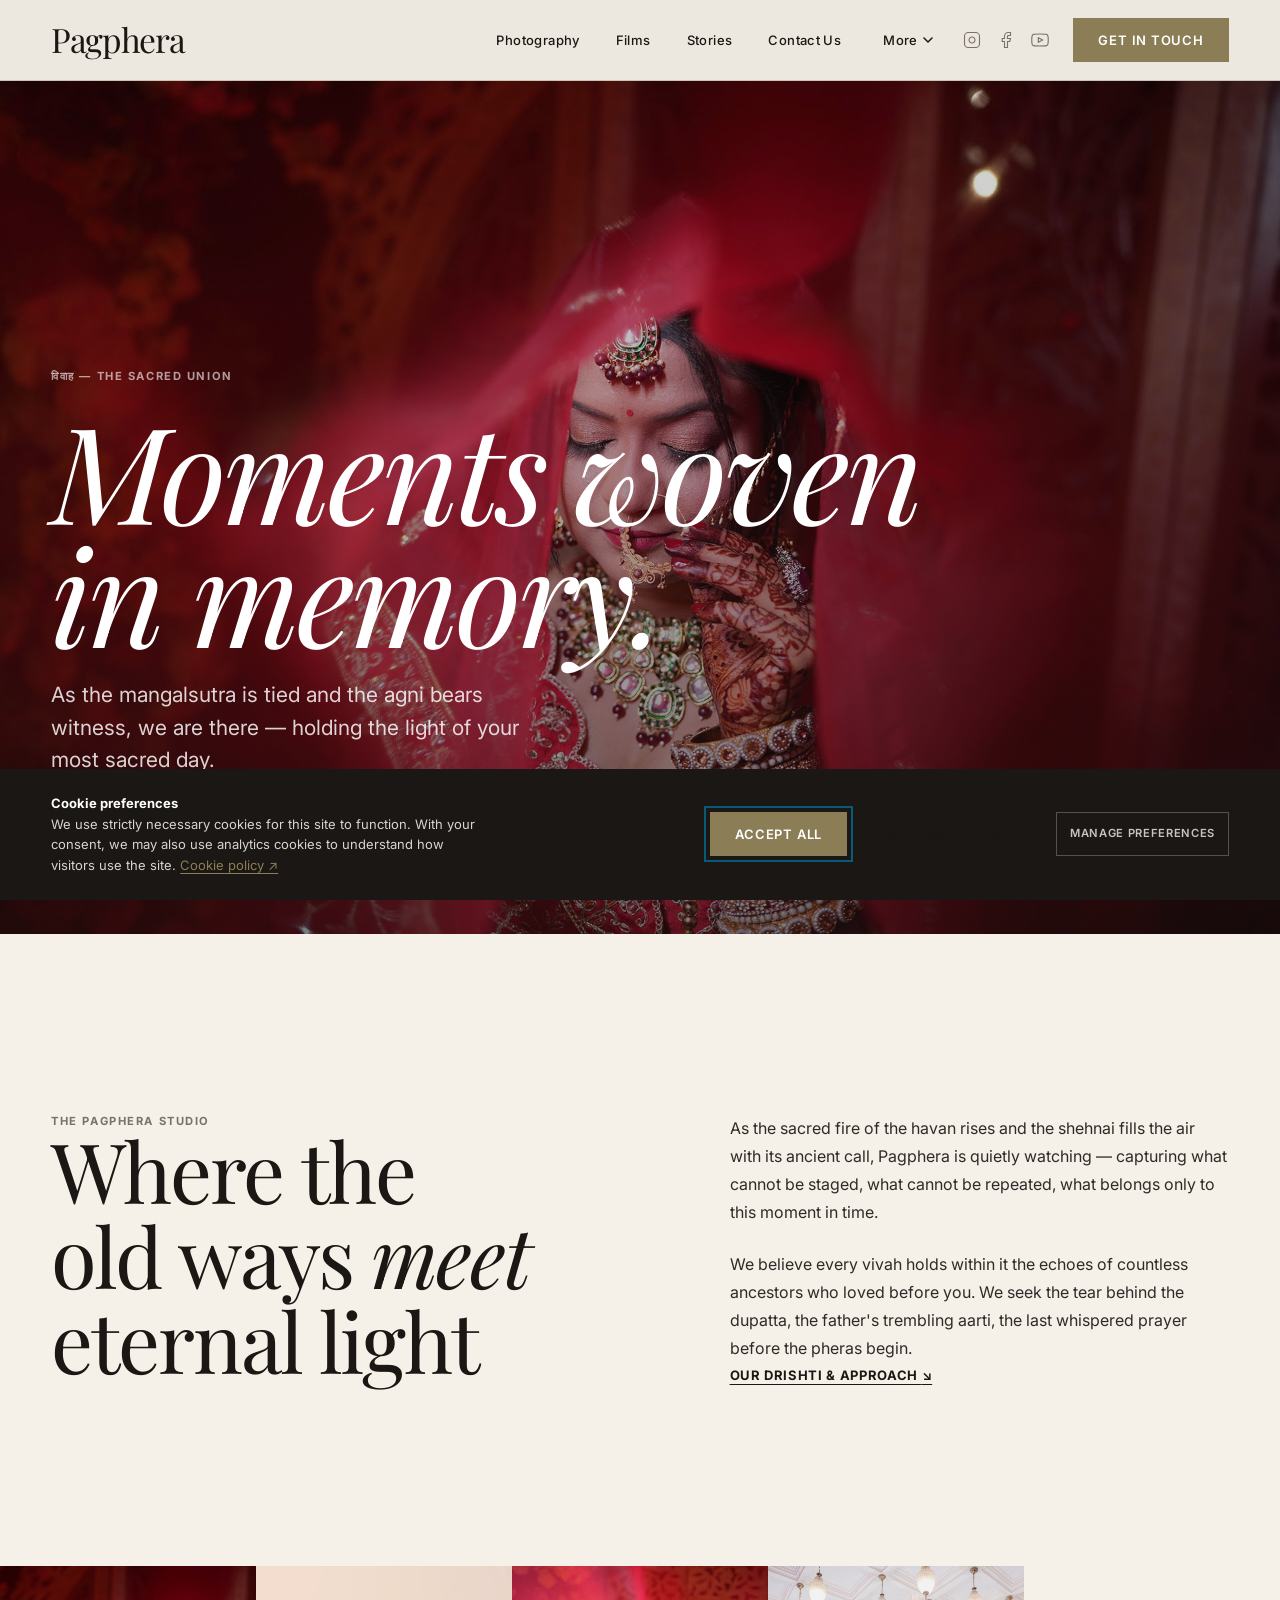
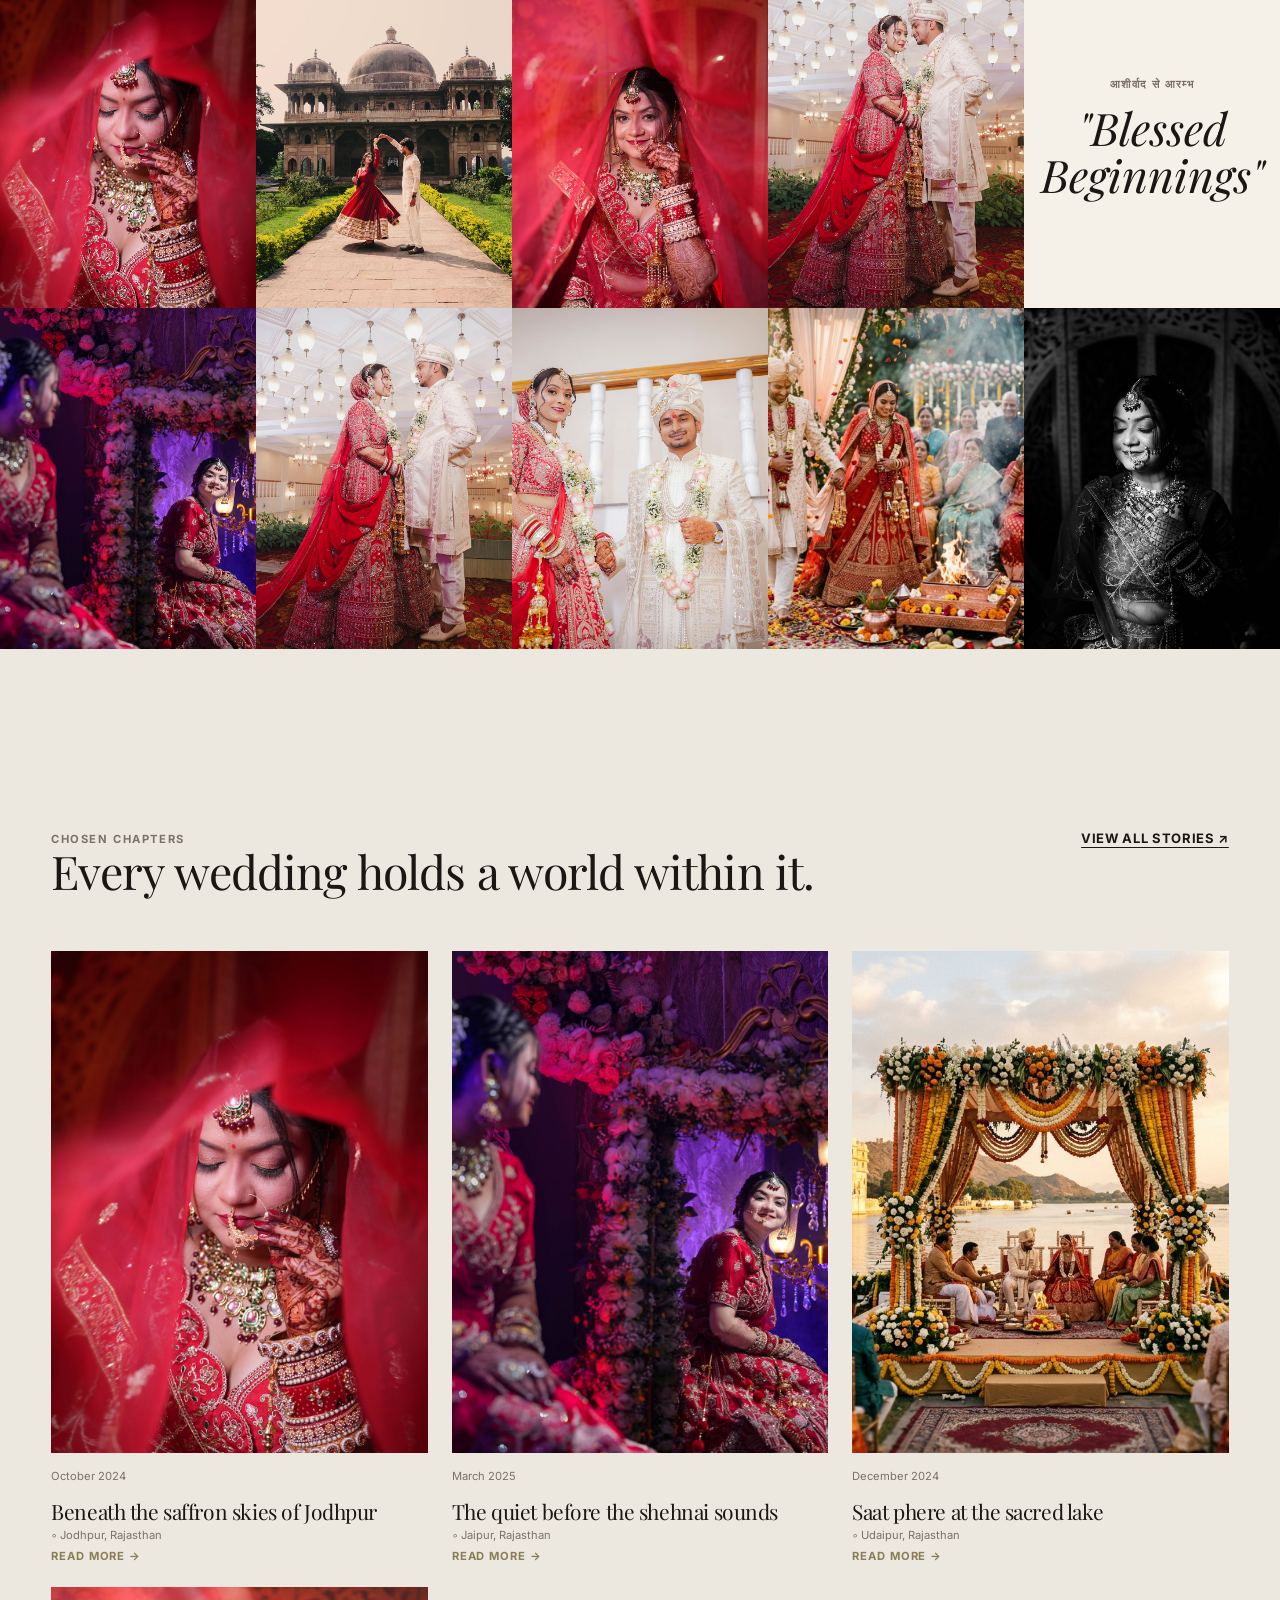
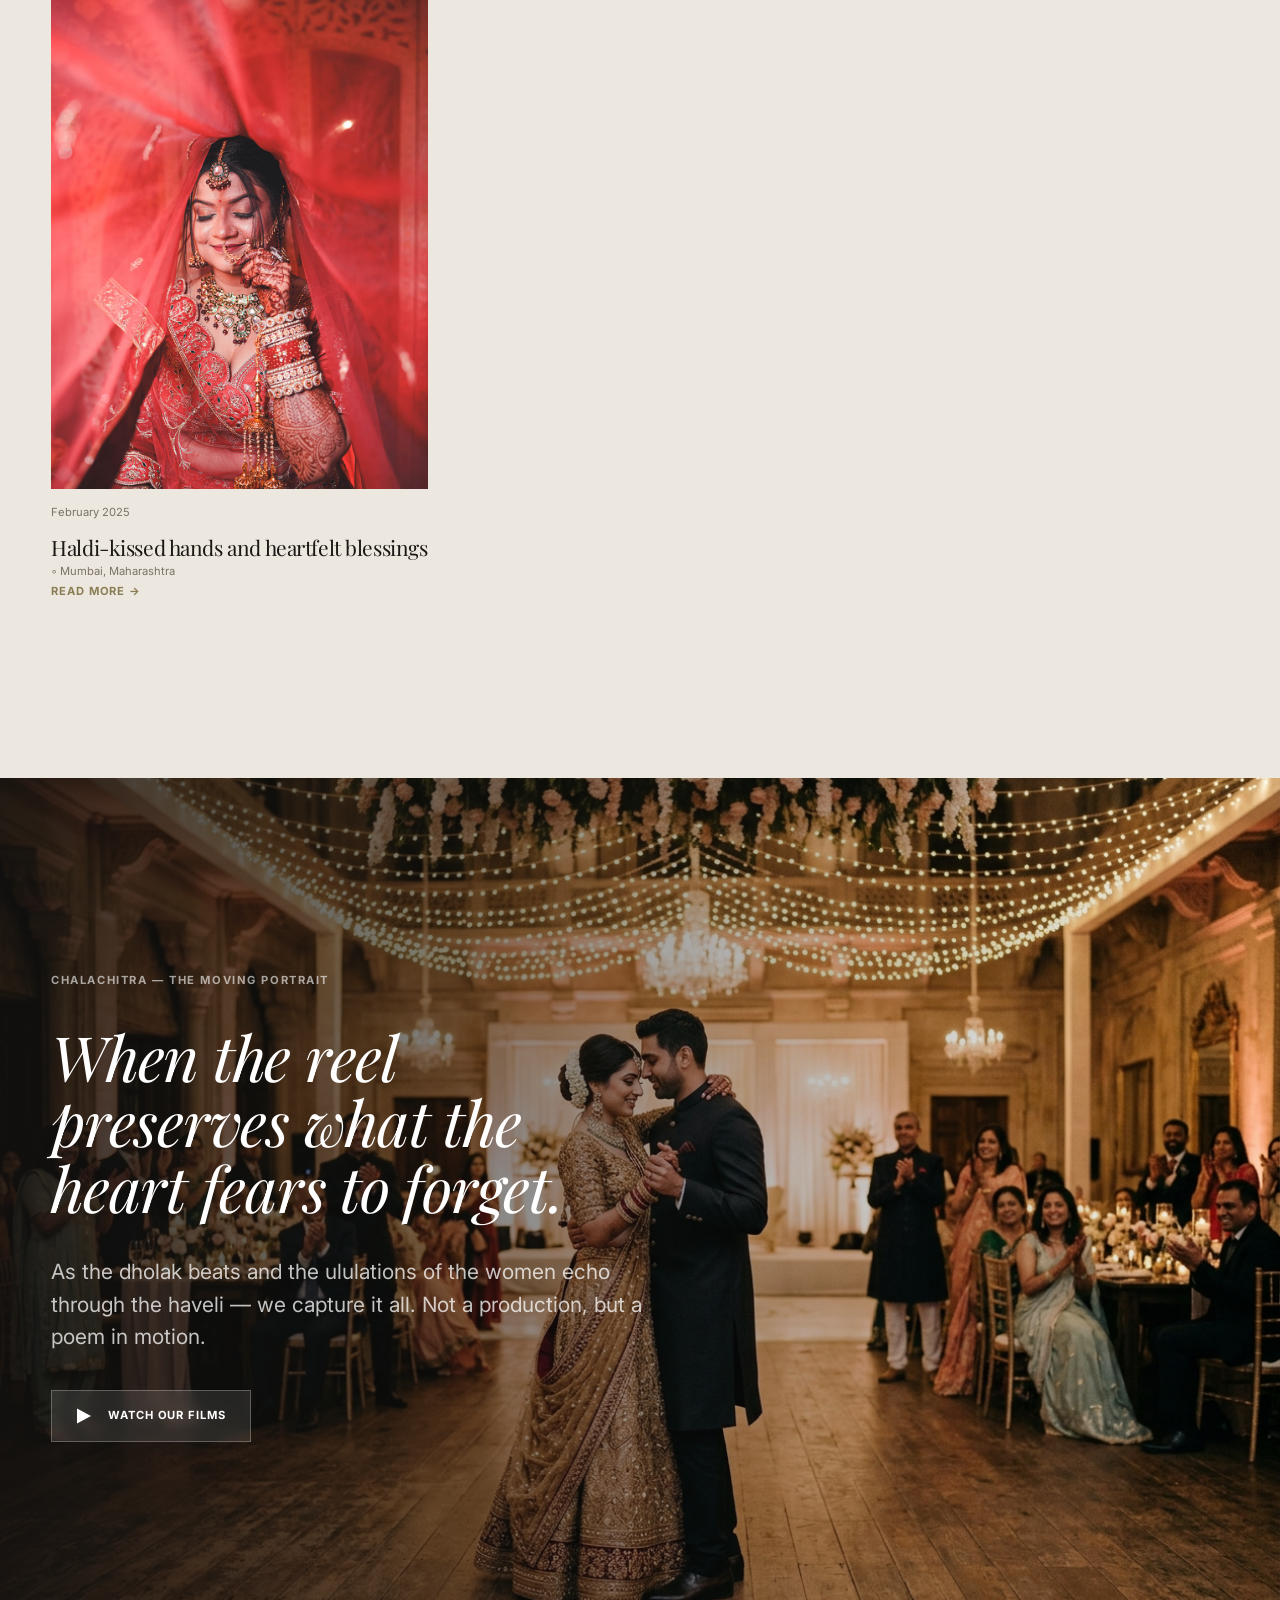
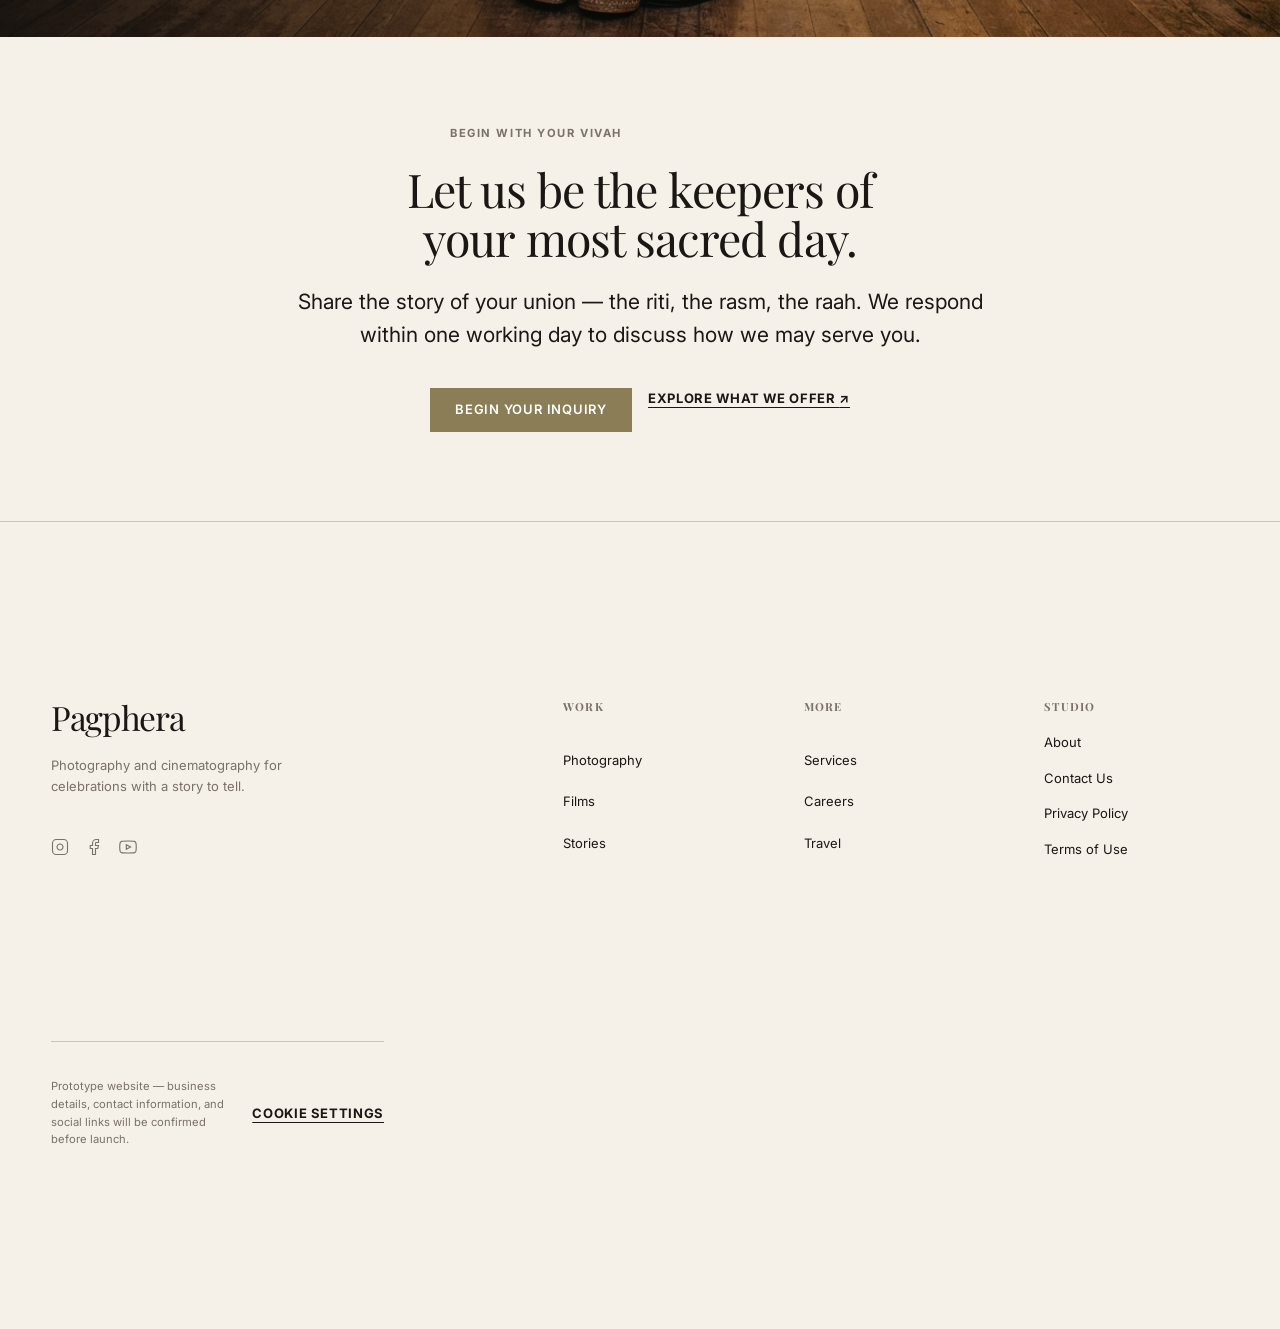
==== commit 067b2326: "major layout chnage" ====
--- a/index.html
+++ b/index.html
@@ -1,277 +1,304 @@
 <!doctype html>
 <html lang="en">
-  <head>
-    <meta charset="UTF-8" />
-    <meta name="viewport" content="width=device-width, initial-scale=1.0" />
-    <meta name="description" content="Pagphera — editorial wedding photography and cinematography. We document real moments with intention, creating wedding stories that endure." />
-    <meta name="theme-color" content="#ede8df" />
-    <meta property="og:title" content="Pagphera — Stories in Stillness" />
-    <meta property="og:description" content="Editorial wedding photography and cinematography. We document what is real, with intention." />
-    <meta property="og:type" content="website" />
-    <title>Pagphera — Stories in Stillness</title>
-    <link rel="icon" href="assets/images/favicon.svg" type="image/svg+xml" />
-    <link rel="preconnect" href="https://fonts.googleapis.com" />
-    <link rel="preconnect" href="https://fonts.gstatic.com" crossorigin />
-    <link href="https://fonts.googleapis.com/css2?family=Playfair+Display:ital,wght@0,400;0,500;0,600;1,400;1,500&family=Inter:wght@300;400;500;600;700&display=swap" rel="stylesheet" />
-    <link rel="stylesheet" href="assets/css/reset.css" />
-    <link rel="stylesheet" href="assets/css/tokens.css" />
-    <link rel="stylesheet" href="assets/css/global.css" />
-    <link rel="stylesheet" href="assets/css/components.css" />
-    <link rel="stylesheet" href="assets/css/layouts.css" />
-    <link rel="stylesheet" href="assets/css/responsive.css" />
-    <script src="assets/js/navigation.js" defer></script>
-    <script src="assets/js/gallery.js" defer></script>
-    <script src="assets/js/cookie-consent.js" defer></script>
-    <script src="assets/js/main.js" defer></script>
-  </head>
-  <body id="top">
-    <a class="skip-link" href="#main-content">Skip to content</a>
-
-    <!-- Demo Notice -->
-    <aside class="demo-notice" aria-label="Prototype notice">
-      <p>Prototype preview — all images and stories are original demo content, not client work.</p>
-    </aside>
-
-    <!-- Site Header -->
-    <header class="site-header" data-site-header>
-      <div class="site-header__inner">
-        <a class="wordmark" href="index.html" aria-label="Pagphera — return to home">Pagphera</a>
-
-        <!-- Mobile toggle -->
-        <button class="menu-toggle" type="button" aria-expanded="false" aria-controls="primary-navigation" aria-label="Toggle navigation menu">
-          <span class="menu-toggle__label" aria-hidden="true">Menu</span>
-          <span class="menu-toggle__icon" aria-hidden="true"></span>
-        </button>
-
-        <div class="nav-cluster">
-          <nav class="site-navigation" id="primary-navigation" aria-label="Primary navigation">
-            <a href="portfolio.html">Photography</a>
-            <a href="films.html">Films</a>
-            <a href="stories.html">Stories</a>
-            <a href="inquiry.html">Contact Us</a>
-
-            <!-- More dropdown -->
-            <div class="nav-dropdown" data-nav-dropdown>
-              <button class="nav-dropdown__toggle" type="button" aria-expanded="false" aria-haspopup="true" id="nav-dropdown-more">
-                <span>More</span>
-                <svg class="nav-dropdown__caret" width="10" height="6" viewBox="0 0 10 6" fill="none" aria-hidden="true" focusable="false">
-                  <path d="M1 1L5 5L9 1" stroke="currentColor" stroke-width="1.5" stroke-linecap="round" stroke-linejoin="round"/>
-                </svg>
-              </button>
-              <div class="nav-dropdown__menu" role="menu" aria-labelledby="nav-dropdown-more">
-                <a href="services.html" role="menuitem">Services</a>
-                <a href="careers.html" role="menuitem">Careers</a>
-                <a href="travel.html" role="menuitem">Travel</a>
-              </div>
-            </div>
-          </nav>
-
-          <!-- Social icons (desktop) -->
-          <div class="nav-social" aria-label="Social media">
-            <a href="https://instagram.com" target="_blank" rel="noopener noreferrer" aria-label="Instagram">
-              <svg width="18" height="18" viewBox="0 0 24 24" fill="none" stroke="currentColor" stroke-width="1.5" aria-hidden="true" focusable="false"><rect x="2" y="2" width="20" height="20" rx="5" ry="5"/><path d="M16 11.37A4 4 0 1 1 12.63 8 4 4 0 0 1 16 11.37z"/><line x1="17.5" y1="6.5" x2="17.51" y2="6.5"/></svg>
-            </a>
-            <a href="https://facebook.com" target="_blank" rel="noopener noreferrer" aria-label="Facebook">
-              <svg width="18" height="18" viewBox="0 0 24 24" fill="none" stroke="currentColor" stroke-width="1.5" aria-hidden="true" focusable="false"><path d="M18 2h-3a5 5 0 0 0-5 5v3H7v4h3v8h4v-8h3l1-4h-4V7a1 1 0 0 1 1-1h3z"/></svg>
-            </a>
-            <a href="https://youtube.com" target="_blank" rel="noopener noreferrer" aria-label="YouTube">
-              <svg width="18" height="18" viewBox="0 0 24 24" fill="none" stroke="currentColor" stroke-width="1.5" aria-hidden="true" focusable="false"><path d="M22.54 6.42a2.78 2.78 0 0 0-1.95-1.96C18.88 4 12 4 12 4s-6.88 0-8.59.46A2.78 2.78 0 0 0 1.46 6.42 29 29 0 0 0 1 12a29 29 0 0 0 .46 5.58 2.78 2.78 0 0 0 1.95 1.95C5.12 20 12 20 12 20s6.88 0 8.59-.47a2.78 2.78 0 0 0 1.95-1.95A29 29 0 0 0 23 12a29 29 0 0 0-.46-5.58z"/><polygon points="9.75 15.02 15.5 12 9.75 8.98 9.75 15.02"/></svg>
-            </a>
+
+<head>
+  <meta charset="UTF-8" />
+  <meta name="viewport" content="width=device-width, initial-scale=1.0" />
+  <meta name="description"
+    content="Pagphera — editorial wedding photography and cinematography. We document real moments with intention, creating wedding stories that endure." />
+  <meta name="theme-color" content="#ede8df" />
+  <meta property="og:title" content="Pagphera — Stories in Stillness" />
+  <meta property="og:description"
+    content="Editorial wedding photography and cinematography. We document what is real, with intention." />
+  <meta property="og:type" content="website" />
+  <title>Pagphera — Stories in Stillness</title>
+  <link rel="icon" href="assets/images/favicon.ico" type="image/svg+xml" />
+  <link rel="preconnect" href="https://fonts.googleapis.com" />
+  <link rel="preconnect" href="https://fonts.gstatic.com" crossorigin />
+  <link
+    href="https://fonts.googleapis.com/css2?family=Playfair+Display:ital,wght@0,400;0,500;0,600;1,400;1,500&family=Inter:wght@300;400;500;600;700&display=swap"
+    rel="stylesheet" />
+  <link rel="stylesheet" href="assets/css/reset.css" />
+  <link rel="stylesheet" href="assets/css/tokens.css" />
+  <link rel="stylesheet" href="assets/css/global.css" />
+  <link rel="stylesheet" href="assets/css/components.css" />
+  <link rel="stylesheet" href="assets/css/layouts.css" />
+  <link rel="stylesheet" href="assets/css/responsive.css" />
+  <script src="assets/js/navigation.js" defer></script>
+  <script src="assets/js/gallery.js" defer></script>
+  <script src="assets/js/cookie-consent.js" defer></script>
+  <script src="assets/js/main.js" defer></script>
+</head>
+
+<body id="top" class="home-page">
+  <a class="skip-link" href="#main-content">Skip to content</a>
+
+  <!-- Demo Notice -->
+  <!-- <aside class="demo-notice" aria-label="Prototype notice">
+    <p>Prototype preview — all images and stories are original demo content, not client work.</p>
+  </aside> -->
+
+  <!-- Site Header -->
+  <header class="site-header" data-site-header>
+    <div class="site-header__inner">
+      <a class="wordmark" href="index.html" aria-label="Pagphera — return to home">Pagphera</a>
+
+      <!-- Mobile toggle -->
+      <button class="menu-toggle" type="button" aria-expanded="false" aria-controls="primary-navigation"
+        aria-label="Toggle navigation menu">
+        <span class="menu-toggle__icon" aria-hidden="true"></span>
+      </button>
+
+      <div class="nav-cluster">
+        <nav class="site-navigation" id="primary-navigation" aria-label="Primary navigation">
+          <a href="portfolio.html">Photography</a>
+          <a href="films.html">Films</a>
+          <a href="stories.html">Stories</a>
+          <a href="inquiry.html">Contact Us</a>
+
+          <!-- More dropdown -->
+          <div class="nav-dropdown" data-nav-dropdown>
+            <button class="nav-dropdown__toggle" type="button" aria-expanded="false" aria-haspopup="true"
+              id="nav-dropdown-more">
+              <span>More</span>
+              <svg class="nav-dropdown__caret" width="10" height="6" viewBox="0 0 10 6" fill="none" aria-hidden="true"
+                focusable="false">
+                <path d="M1 1L5 5L9 1" stroke="currentColor" stroke-width="1.5" stroke-linecap="round"
+                  stroke-linejoin="round" />
+              </svg>
+            </button>
+            <div class="nav-dropdown__menu" role="menu" aria-labelledby="nav-dropdown-more">
+              <a href="services.html" role="menuitem">Services</a>
+              <a href="careers.html" role="menuitem">Careers</a>
+              <a href="travel.html" role="menuitem">Travel</a>
+            </div>
           </div>
-
-          <!-- CTA button -->
-          <a class="button button--gold" href="inquiry.html">Get In Touch</a>
-        </div>
-      </div>
-    </header>
-
-    <main id="main-content" tabindex="-1">
-
-      <!-- Hero — full-screen portrait -->
-      <section class="home-hero" aria-labelledby="hero-title">
-        <div class="home-hero__media">
-          <img
-            src="assets/images/bride/bride-portrait-eyes-closed.jpg"
-            alt="Bridal portrait — authentic Indian bride photography by Pagphera."
-            width="1400"
-            height="1867"
-            fetchpriority="high"
-          />
-        </div>
-        <div class="home-hero__overlay" aria-hidden="true"></div>
-        <div class="home-hero__content">
-          <p class="eyebrow eyebrow--light">Wedding Photography &amp; Cinematography</p>
-          <h1 id="hero-title"><em>Stories,<br>in stillness.</em></h1>
-          <p class="lede">For the unrepeatable moments, and the feeling they leave behind.</p>
-          <div class="hero-actions">
-            <a class="button button--gold" href="portfolio.html">Our Photography</a>
-            <a class="button button--ghost" href="inquiry.html">Get In Touch</a>
+        </nav>
+
+        <!-- Social icons (desktop) -->
+        <div class="nav-social" aria-label="Social media">
+          <a href="https://instagram.com" target="_blank" rel="noopener noreferrer" aria-label="Instagram">
+            <svg width="18" height="18" viewBox="0 0 24 24" fill="none" stroke="currentColor" stroke-width="1.5"
+              aria-hidden="true" focusable="false">
+              <rect x="2" y="2" width="20" height="20" rx="5" ry="5" />
+              <path d="M16 11.37A4 4 0 1 1 12.63 8 4 4 0 0 1 16 11.37z" />
+              <line x1="17.5" y1="6.5" x2="17.51" y2="6.5" />
+            </svg>
+          </a>
+          <a href="https://facebook.com" target="_blank" rel="noopener noreferrer" aria-label="Facebook">
+            <svg width="18" height="18" viewBox="0 0 24 24" fill="none" stroke="currentColor" stroke-width="1.5"
+              aria-hidden="true" focusable="false">
+              <path d="M18 2h-3a5 5 0 0 0-5 5v3H7v4h3v8h4v-8h3l1-4h-4V7a1 1 0 0 1 1-1h3z" />
+            </svg>
+          </a>
+          <a href="https://youtube.com" target="_blank" rel="noopener noreferrer" aria-label="YouTube">
+            <svg width="18" height="18" viewBox="0 0 24 24" fill="none" stroke="currentColor" stroke-width="1.5"
+              aria-hidden="true" focusable="false">
+              <path
+                d="M22.54 6.42a2.78 2.78 0 0 0-1.95-1.96C18.88 4 12 4 12 4s-6.88 0-8.59.46A2.78 2.78 0 0 0 1.46 6.42 29 29 0 0 0 1 12a29 29 0 0 0 .46 5.58 2.78 2.78 0 0 0 1.95 1.95C5.12 20 12 20 12 20s6.88 0 8.59-.47a2.78 2.78 0 0 0 1.95-1.95A29 29 0 0 0 23 12a29 29 0 0 0-.46-5.58z" />
+              <polygon points="9.75 15.02 15.5 12 9.75 8.98 9.75 15.02" />
+            </svg>
+          </a>
+        </div>
+
+        <!-- CTA button -->
+        <a class="button button--gold" href="inquiry.html">Get In Touch</a>
+      </div>
+    </div>
+  </header>
+
+  <main id="main-content" tabindex="-1">
+
+    <!-- Hero — full-screen portrait -->
+    <section class="home-hero" aria-labelledby="hero-title">
+      <div class="home-hero__media">
+        <img src="assets/images/banner/banner.jpg"
+          alt="Bridal portrait — authentic Indian bride photography by Pagphera." width="1920" height="1080"
+          fetchpriority="high" />
+      </div>
+      <div class="home-hero__overlay" aria-hidden="true"></div>
+      <div class="home-hero__content">
+        <p class="eyebrow eyebrow--light">विवाह — The Sacred Union</p>
+        <h1 id="hero-title"><em>Moments woven<br>in memory.</em></h1>
+        <p class="lede">As the mangalsutra is tied and the agni bears witness, we are there — holding the light of your
+          most sacred day.</p>
+        <div class="hero-actions">
+          <a class="button button--gold" href="portfolio.html">Our Photography</a>
+          <a class="button button--ghost" href="inquiry.html">Get In Touch</a>
+        </div>
+      </div>
+      <div class="home-hero__scroll" aria-hidden="true">
+        <span>Scroll</span>
+        <span class="scroll-line"></span>
+      </div>
+    </section>
+
+    <!-- Introduction / About section -->
+    <section class="intro-section" aria-labelledby="intro-title">
+      <div class="intro-section__inner">
+        <div>
+          <p class="eyebrow">THE PAGPHERA STUDIO</p>
+          <h2 class="intro-section__headline" id="intro-title">Where the old ways <em>meet</em> eternal light</h2>
+        </div>
+        <div class="intro-section__body">
+          <div class="intro-section__copy flow">
+            <p>As the sacred fire of the havan rises and the shehnai fills the air with its ancient call, Pagphera is
+              quietly watching — capturing what cannot be staged, what cannot be repeated, what belongs only to this
+              moment in time.</p>
+            <p>We believe every vivah holds within it the echoes of countless ancestors who loved before you. We seek
+              the tear behind the dupatta, the father's trembling aarti, the last whispered prayer before the pheras
+              begin.</p>
+            <a class="text-link" href="about.html">Our drishti &amp; approach <span aria-hidden="true">↘</span></a>
           </div>
-        </div>
-        <div class="home-hero__scroll" aria-hidden="true">
-          <span>Scroll</span>
-          <span class="scroll-line"></span>
-        </div>
-      </section>
-
-      <!-- Introduction / About section -->
-      <section class="intro-section" aria-labelledby="intro-title">
-        <div class="intro-section__inner">
-          <div>
-            <p class="eyebrow">The Pagphera point of view</p>
-            <h2 class="intro-section__headline" id="intro-title">A modern approach <em>to an</em> age old tradition</h2>
-          </div>
-          <div class="intro-section__body">
-            <div class="intro-section__copy flow">
-              <p>Considered to be among the finest in documentary wedding photography, Pagphera has transformed how Indian weddings are remembered. For years we have created photographs and films which are timeless — etched in memories forever.</p>
-              <p>We look for the quiet glances, the hands that reach first, the laughter just outside the ceremony. Every story begins months before the wedding day, in conversations about who you are and what matters most.</p>
-              <a class="text-link" href="about.html">Our story &amp; approach <span aria-hidden="true">↘</span></a>
-            </div>
-
-            <!-- Press logos bar -->
-            <div class="press-bar" aria-label="As featured in">
-              <span>Vogue</span>
-              <span>Cosmopolitan</span>
-              <span>Hello!</span>
-              <span>Brides</span>
-              <span>Travel &amp; Leisure</span>
-            </div>
-          </div>
-        </div>
-      </section>
-
-      <!-- Editorial Photo Grid (masonry-style, HOTC inspired) -->
-      <section aria-label="Featured wedding images" class="section section--full" style="padding-block:0;">
-        <div class="photo-grid">
-          <!-- Row 1: 5 images -->
-          <div class="photo-grid__item photo-grid__item--port">
-            <img src="assets/images/bride/bride-portrait.jpg" alt="Bride in red lehenga, candid portrait — demo." loading="lazy" width="800" height="1067" />
-          </div>
-          <div class="photo-grid__item photo-grid__item--port">
-            <img src="assets/images/stories/demo-bride-haveli.jpg" alt="Bride at haveli courtyard, golden hour — demo." loading="lazy" width="800" height="1067" />
-          </div>
-          <div class="photo-grid__item photo-grid__item--port">
-            <img src="assets/images/bride/bride-portrait-eyes-open.jpg" alt="Bride portrait, eyes open, jewellery detail — demo." loading="lazy" width="800" height="1067" />
-          </div>
-          <div class="photo-grid__item photo-grid__item--port">
-            <img src="assets/images/stories/demo-mehndi-hands.jpg" alt="Mehndi ceremony, detail of bride's hands — demo." loading="lazy" width="800" height="1067" />
-          </div>
-          <!-- Text inset cell -->
-          <div class="photo-grid__item photo-grid__item--text" aria-hidden="true">
-            <span class="grid-text-label">some of the most</span>
-            <span class="grid-text-headline">&ldquo;Iconic&rdquo;<br>wedding images</span>
-          </div>
-          <!-- Row 2: 5 more images -->
-          <div class="photo-grid__item photo-grid__item--port">
-            <img src="assets/images/bride/bride-mirror-portrait-one.jpg" alt="Bride mirror reflection, floral decor — demo." loading="lazy" width="800" height="1067" />
-          </div>
-          <div class="photo-grid__item photo-grid__item--port">
-            <img src="assets/images/stories/demo-ceremony-mandap.jpg" alt="Wedding ceremony at mandap, lakeside palace — demo." loading="lazy" width="800" height="1067" />
-          </div>
-          <div class="photo-grid__item photo-grid__item--port">
-            <img src="assets/images/bride/bride-mirror-portrait-two.jpg" alt="Bride candlelit portrait, mirror reflection — demo." loading="lazy" width="800" height="1067" />
-          </div>
-          <div class="photo-grid__item photo-grid__item--port">
-            <img src="assets/images/stories/demo-pheras-fire.jpg" alt="Pheras ceremony around sacred fire — demo." loading="lazy" width="800" height="1067" />
-          </div>
-          <div class="photo-grid__item photo-grid__item--port">
-            <img src="assets/images/bride/bride-portrait-grayscale.jpg" alt="Bride portrait in black and white, editorial style — demo." loading="lazy" width="800" height="1067" />
-          </div>
-        </div>
-      </section>
-
-      <!-- Selected Stories (4-up card grid) -->
-      <section class="section stories-section" id="stories" aria-labelledby="stories-title">
-        <div class="stories-section__header">
-          <div>
-            <p class="eyebrow">Selected stories</p>
-            <h2 id="stories-title">Fragments of a day, made whole.</h2>
-          </div>
-          <a class="text-link" href="stories.html">View all stories <span aria-hidden="true">↗</span></a>
-        </div>
-        <div class="story-grid">
-          <article class="story-card">
-            <a href="story.html" class="story-card__link" aria-label="View story: A golden afternoon in Jodhpur">
-              <div class="story-card__media">
-                <img src="assets/images/bride/bride-portrait.jpg" alt="Bride portrait, Jodhpur wedding — demo." loading="lazy" width="800" height="1067" />
-              </div>
-              <div class="story-card__meta">
-                <p class="story-card__date">October 2024</p>
-                <h3>A golden afternoon in Jodhpur</h3>
-                <p class="story-card__location">◦ Jodhpur, Rajasthan</p>
-                <span class="story-card__more">Read more →</span>
-              </div>
-            </a>
-          </article>
-          <article class="story-card">
-            <a href="story.html" class="story-card__link" aria-label="View story: Before everyone arrives — Jaipur">
-              <div class="story-card__media">
-                <img src="assets/images/bride/bride-mirror-portrait-one.jpg" alt="Bride mirror reflection, Jaipur reception — demo." loading="lazy" width="800" height="1067" />
-              </div>
-              <div class="story-card__meta">
-                <p class="story-card__date">March 2025</p>
-                <h3>Before everyone arrives</h3>
-                <p class="story-card__location">◦ Jaipur, Rajasthan</p>
-                <span class="story-card__more">Read more →</span>
-              </div>
-            </a>
-          </article>
-          <article class="story-card">
-            <a href="story.html" class="story-card__link" aria-label="View story: Where the water meets the vows">
-              <div class="story-card__media">
-                <img src="assets/images/stories/demo-ceremony-mandap.jpg" alt="Wedding ceremony mandap, lakeside palace — demo." loading="lazy" width="800" height="600" />
-              </div>
-              <div class="story-card__meta">
-                <p class="story-card__date">December 2024</p>
-                <h3>Where the water meets the vows</h3>
-                <p class="story-card__location">◦ Udaipur, Rajasthan</p>
-                <span class="story-card__more">Read more →</span>
-              </div>
-            </a>
-          </article>
-          <article class="story-card">
-            <a href="story.html" class="story-card__link" aria-label="View story: The light at the end of mehndi">
-              <div class="story-card__media">
-                <img src="assets/images/bride/bride-portrait-eyes-closed.jpg" alt="Bride close-up portrait, introspective — demo." loading="lazy" width="800" height="1067" />
-              </div>
-              <div class="story-card__meta">
-                <p class="story-card__date">February 2025</p>
-                <h3>The light at the end of mehndi</h3>
-                <p class="story-card__location">◦ Mumbai, Maharashtra</p>
-                <span class="story-card__more">Read more →</span>
-              </div>
-            </a>
-          </article>
-        </div>
-      </section>
-
-      <!-- Films / Cinematography Feature -->
-      <section class="films-home-section" aria-labelledby="films-title">
-        <div class="films-home-section__media">
-          <img
-            src="assets/images/stories/demo-reception-night.jpg"
-            alt="Wedding reception, couple's first dance under warm lights — demo."
-            width="1280"
-            height="853"
-            loading="lazy"
-          />
-        </div>
-        <div class="films-home-section__overlay" aria-hidden="true"></div>
-        <div class="films-home-section__content">
-          <p class="eyebrow eyebrow--light">Cinematography</p>
-          <h2 id="films-title"><em>Motion gives memory another language.</em></h2>
-          <p class="lede">Honest sound, considered pacing, and the movement between the photographs — made into a film that feels like the day did.</p>
-          <div class="hero-actions">
-            <a class="film-play-btn" href="films.html">
-              <svg width="16" height="18" viewBox="0 0 16 18" fill="currentColor" aria-hidden="true" focusable="false"><path d="M1 1.5L15 9L1 16.5V1.5Z"/></svg>
-              Watch our films
-            </a>
-          </div>
-        </div>
-      </section>
-
-      <!-- Full-bleed image break -->
-      <div class="full-bleed" aria-label="Wedding ceremony detail">
+
+        </div>
+      </div>
+    </section>
+
+    <!-- Editorial Photo Grid (masonry-style, HOTC inspired) -->
+    <section aria-label="Featured wedding images" class="section section--full" style="padding-block:0;">
+      <div class="photo-grid">
+        <!-- Row 1 -->
+        <div class="photo-grid__item photo-grid__item--port">
+          <img src="assets/images/bride/bride-portrait.jpg" alt="Bridal portrait, crimson lehenga, golden jewels."
+            loading="lazy" width="800" height="1067" />
+        </div>
+        <div class="photo-grid__item photo-grid__item--port">
+          <img src="assets/images/groom-bride/groom_bride_wa_one.jpg" alt="Bride and groom in wedding attire, together."
+            loading="lazy" width="800" height="1067" />
+        </div>
+        <div class="photo-grid__item photo-grid__item--port">
+          <img src="assets/images/bride/bride-portrait-eyes-open.jpg"
+            alt="Bride portrait, radiant eyes, heirloom jewels." loading="lazy" width="800" height="1067" />
+        </div>
+        <div class="photo-grid__item photo-grid__item--port">
+          <img src="assets/images/groom-bride/groom_bride_ceil_pose_one.jpg"
+            alt="Bride and groom, overhead pose, floral mandap." loading="lazy" width="800" height="1067" />
+        </div>
+        <!-- Text inset cell -->
+        <div class="photo-grid__item photo-grid__item--text" aria-hidden="true">
+          <span class="grid-text-label">आशीर्वाद से आरम्भ</span>
+          <span class="grid-text-headline">"Blessed<br>Beginnings"</span>
+        </div>
+        <!-- Row 2 -->
+        <div class="photo-grid__item photo-grid__item--port">
+          <img src="assets/images/bride/bride-mirror-portrait-one.jpg"
+            alt="Bride mirror reflection, floral decor, palace setting." loading="lazy" width="800" height="1067" />
+        </div>
+        <div class="photo-grid__item photo-grid__item--port">
+          <img src="assets/images/groom-bride/groom_bride_ceil_pose_two.jpg"
+            alt="Bride and groom overhead portrait, ceremony." loading="lazy" width="800" height="1067" />
+        </div>
+        <div class="photo-grid__item photo-grid__item--port">
+          <img src="assets/images/groom-bride/groom_bride_starirs.jpg"
+            alt="Couple descending palace stairs in wedding attire." loading="lazy" width="800" height="1067" />
+        </div>
+        <div class="photo-grid__item photo-grid__item--port">
+          <img src="assets/images/stories/demo-pheras-fire.jpg" alt="Saptapadi — seven sacred vows around the agni."
+            loading="lazy" width="800" height="1067" />
+        </div>
+        <div class="photo-grid__item photo-grid__item--port">
+          <img src="assets/images/bride/bride-portrait-grayscale.jpg"
+            alt="Monochrome bridal portrait, contemplative and timeless." loading="lazy" width="800" height="1067" />
+        </div>
+      </div>
+    </section>
+
+    <!-- Selected Stories (4-up card grid) -->
+    <section class="section stories-section" id="stories" aria-labelledby="stories-title">
+      <div class="stories-section__header">
+        <div>
+          <p class="eyebrow">Chosen chapters</p>
+          <h2 id="stories-title">Every wedding holds a world within it.</h2>
+        </div>
+        <a class="text-link" href="stories.html">View all stories <span aria-hidden="true">↗</span></a>
+      </div>
+      <div class="story-grid">
+        <article class="story-card">
+          <a href="story.html" class="story-card__link" aria-label="View story: A golden afternoon in Jodhpur">
+            <div class="story-card__media">
+              <img src="assets/images/bride/bride-portrait.jpg" alt="Bride portrait, Jodhpur wedding — demo."
+                loading="lazy" width="800" height="1067" />
+            </div>
+            <div class="story-card__meta">
+              <p class="story-card__date">October 2024</p>
+              <h3>Beneath the saffron skies of Jodhpur</h3>
+              <p class="story-card__location">◦ Jodhpur, Rajasthan</p>
+              <span class="story-card__more">Read more →</span>
+            </div>
+          </a>
+        </article>
+        <article class="story-card">
+          <a href="story.html" class="story-card__link" aria-label="View story: Before everyone arrives — Jaipur">
+            <div class="story-card__media">
+              <img src="assets/images/bride/bride-mirror-portrait-one.jpg"
+                alt="Bride mirror reflection, Jaipur reception — demo." loading="lazy" width="800" height="1067" />
+            </div>
+            <div class="story-card__meta">
+              <p class="story-card__date">March 2025</p>
+              <h3>The quiet before the shehnai sounds</h3>
+              <p class="story-card__location">◦ Jaipur, Rajasthan</p>
+              <span class="story-card__more">Read more →</span>
+            </div>
+          </a>
+        </article>
+        <article class="story-card">
+          <a href="story.html" class="story-card__link" aria-label="View story: Where the water meets the vows">
+            <div class="story-card__media">
+              <img src="assets/images/stories/demo-ceremony-mandap.jpg"
+                alt="Wedding ceremony mandap, lakeside palace — demo." loading="lazy" width="800" height="600" />
+            </div>
+            <div class="story-card__meta">
+              <p class="story-card__date">December 2024</p>
+              <h3>Saat phere at the sacred lake</h3>
+              <p class="story-card__location">◦ Udaipur, Rajasthan</p>
+              <span class="story-card__more">Read more →</span>
+            </div>
+          </a>
+        </article>
+        <article class="story-card">
+          <a href="story.html" class="story-card__link" aria-label="View story: The light at the end of mehndi">
+            <div class="story-card__media">
+              <img src="assets/images/bride/bride-portrait-eyes-closed.jpg"
+                alt="Bride close-up portrait, introspective — demo." loading="lazy" width="800" height="1067" />
+            </div>
+            <div class="story-card__meta">
+              <p class="story-card__date">February 2025</p>
+              <h3>Haldi-kissed hands and heartfelt blessings</h3>
+              <p class="story-card__location">◦ Mumbai, Maharashtra</p>
+              <span class="story-card__more">Read more →</span>
+            </div>
+          </a>
+        </article>
+      </div>
+    </section>
+
+    <!-- Films / Cinematography Feature -->
+    <section class="films-home-section" aria-labelledby="films-title">
+      <div class="films-home-section__media">
+        <img src="assets/images/stories/demo-reception-night.jpg"
+          alt="Wedding reception, couple's first dance under warm lights — demo." width="1280" height="853"
+          loading="lazy" />
+      </div>
+      <div class="films-home-section__overlay" aria-hidden="true"></div>
+      <div class="films-home-section__content">
+        <p class="eyebrow eyebrow--light">Chalachitra — The Moving Portrait</p>
+        <h2 id="films-title"><em>When the reel preserves what the heart fears to forget.</em></h2>
+        <p class="lede">As the dholak beats and the ululations of the women echo through the haveli — we capture it all.
+          Not a production, but a poem in motion.</p>
+        <div class="hero-actions">
+          <a class="film-play-btn" href="films.html">
+            <svg width="16" height="18" viewBox="0 0 16 18" fill="currentColor" aria-hidden="true" focusable="false">
+              <path d="M1 1.5L15 9L1 16.5V1.5Z" />
+            </svg>
+            Watch our films
+          </a>
+        </div>
+      </div>
+    </section>
+
+    <!-- Full-bleed image break -->
+    <!-- <div class="full-bleed" aria-label="Wedding ceremony detail">
         <img
           src="assets/images/stories/demo-destination-landscape.jpg"
           alt="Destination wedding, hilltop palace at sunset — demo."
@@ -282,128 +309,157 @@
         <div class="full-bleed__caption">
           <p>Destination wedding · Rajasthan</p>
         </div>
-      </div>
-
-      <!-- CTA Section -->
-      <section class="section cta-section" id="inquire" aria-labelledby="cta-title">
-        <div class="cta-section__inner flow">
-          <p class="eyebrow">Start with your story</p>
-          <h2 id="cta-title">Let's make something lasting.</h2>
-          <p class="lede">Tell us about your wedding: the date, the place, the people. We'll respond within two working days to discuss availability and coverage.</p>
-          <div class="cta-section__actions">
-            <a class="button button--gold" href="inquiry.html">Begin your inquiry</a>
-            <a class="text-link" href="services.html">Explore what we offer <span aria-hidden="true">↗</span></a>
+      </div> -->
+
+    <!-- CTA Section -->
+    <section class="section cta-section" id="inquire" aria-labelledby="cta-title">
+      <div class="cta-section__inner flow">
+        <p class="eyebrow">Begin with your vivah</p>
+        <h2 id="cta-title">Let us be the keepers of your most sacred day.</h2>
+        <p class="lede">Share the story of your union — the riti, the rasm, the raah. We respond within one working day
+          to discuss how we may serve you.</p>
+        <div class="cta-section__actions">
+          <a class="button button--gold" href="inquiry.html">Begin your inquiry</a>
+          <a class="text-link" href="services.html">Explore What We Offer <span aria-hidden="true">↗</span></a>
+        </div>
+      </div>
+    </section>
+
+  </main>
+
+  <!-- Site Footer -->
+  <footer class="site-footer" aria-label="Site footer">
+    <div class="site-footer__inner">
+      <div class="site-footer__brand">
+        <a class="wordmark" href="index.html" aria-label="Pagphera — return to home">Pagphera</a>
+        <p>Photography and cinematography for celebrations with a story to tell.</p>
+        <div class="footer-social" aria-label="Follow us">
+          <a href="#" aria-label="Instagram" rel="noopener">
+            <svg width="18" height="18" viewBox="0 0 24 24" fill="none" stroke="currentColor" stroke-width="1.5"
+              aria-hidden="true" focusable="false">
+              <rect x="2" y="2" width="20" height="20" rx="5" />
+              <path d="M16 11.37A4 4 0 1 1 12.63 8 4 4 0 0 1 16 11.37z" />
+              <line x1="17.5" y1="6.5" x2="17.51" y2="6.5" />
+            </svg>
+          </a>
+          <a href="#" aria-label="Facebook" rel="noopener">
+            <svg width="18" height="18" viewBox="0 0 24 24" fill="none" stroke="currentColor" stroke-width="1.5"
+              aria-hidden="true" focusable="false">
+              <path d="M18 2h-3a5 5 0 0 0-5 5v3H7v4h3v8h4v-8h3l1-4h-4V7a1 1 0 0 1 1-1h3z" />
+            </svg>
+          </a>
+          <a href="#" aria-label="YouTube" rel="noopener">
+            <svg width="18" height="18" viewBox="0 0 24 24" fill="none" stroke="currentColor" stroke-width="1.5"
+              aria-hidden="true" focusable="false">
+              <path
+                d="M22.54 6.42a2.78 2.78 0 0 0-1.95-1.96C18.88 4 12 4 12 4s-6.88 0-8.59.46A2.78 2.78 0 0 0 1.46 6.42 29 29 0 0 0 1 12a29 29 0 0 0 .46 5.58 2.78 2.78 0 0 0 1.95 1.95C5.12 20 12 20 12 20s6.88 0 8.59-.47a2.78 2.78 0 0 0 1.95-1.95A29 29 0 0 0 23 12a29 29 0 0 0-.46-5.58z" />
+              <polygon points="9.75 15.02 15.5 12 9.75 8.98 9.75 15.02" />
+            </svg>
+          </a>
+        </div>
+      </div>
+      <nav class="site-footer__nav" aria-label="Footer navigation">
+        <div class="footer-nav-group">
+          <h3 class="footer-nav-group__label">Work</h3>
+          <ul>
+            <li><a href="portfolio.html">Photography</a></li>
+            <li><a href="films.html">Films</a></li>
+            <li><a href="stories.html">Stories</a></li>
+          </ul>
+        </div>
+        <div class="footer-nav-group">
+          <h3 class="footer-nav-group__label">More</h3>
+          <ul>
+            <li><a href="services.html">Services</a></li>
+            <li><a href="careers.html">Careers</a></li>
+            <li><a href="travel.html">Travel</a></li>
+          </ul>
+        </div>
+        <div class="footer-nav-group">
+          <h3 class="footer-nav-group__label">Studio</h3>
+          <ul>
+            <li><a href="about.html">About</a></li>
+            <li><a href="inquiry.html">Contact Us</a></li>
+            <li><a href="privacy-policy.html">Privacy Policy</a></li>
+            <li><a href="terms.html">Terms of Use</a></li>
+          </ul>
+        </div>
+      </nav>
+      <div class="site-footer__bottom">
+        <p class="site-footer__note">Prototype website — business details, contact information, and social links will be
+          confirmed before launch.</p>
+        <button class="text-link cookie-settings-trigger" type="button" id="cookie-settings-trigger"
+          aria-label="Manage cookie preferences">Cookie settings</button>
+      </div>
+    </div>
+  </footer>
+
+  <!-- Cookie Consent Banner -->
+  <div class="cookie-banner" id="cookie-banner" role="region" aria-label="Cookie consent" aria-live="polite" hidden>
+    <div class="cookie-banner__inner">
+      <div class="cookie-banner__copy">
+        <p><strong>Cookie preferences</strong></p>
+        <p>We use strictly necessary cookies for this site to function. With your consent, we may also use analytics
+          cookies to understand how visitors use the site. <a href="cookie-policy.html">Cookie policy ↗</a></p>
+      </div>
+      <div class="cookie-banner__actions">
+        <button class="button button--gold" type="button" id="cookie-accept-all">Accept all</button>
+        <button class="button button--outline" type="button" id="cookie-reject-optional">Necessary only</button>
+        <button class="button button--ghost-sm" type="button" id="cookie-open-prefs">Manage preferences</button>
+      </div>
+    </div>
+  </div>
+
+  <!-- Cookie Preferences Dialog -->
+  <dialog class="cookie-dialog" id="cookie-dialog" aria-labelledby="cookie-dialog-title">
+    <div class="cookie-dialog__inner">
+      <div class="cookie-dialog__header">
+        <h2 id="cookie-dialog-title" class="cookie-dialog__title">Manage cookie preferences</h2>
+        <button class="cookie-dialog__close" type="button" aria-label="Close cookie preferences dialog"
+          id="cookie-dialog-close">
+          <svg width="16" height="16" viewBox="0 0 16 16" fill="none" aria-hidden="true" focusable="false">
+            <path d="M2 2L14 14M14 2L2 14" stroke="currentColor" stroke-width="1.5" />
+          </svg>
+        </button>
+      </div>
+      <div class="cookie-dialog__body">
+        <div class="cookie-category">
+          <div class="cookie-category__header">
+            <div>
+              <h3 class="cookie-category__name">Strictly necessary</h3>
+              <p class="cookie-category__desc">Required for the site to function. Cannot be disabled.</p>
+            </div>
+            <span class="cookie-toggle cookie-toggle--always-on" aria-label="Always active">Always on</span>
           </div>
         </div>
-      </section>
-
-    </main>
-
-    <!-- Site Footer -->
-    <footer class="site-footer" aria-label="Site footer">
-      <div class="site-footer__inner">
-        <div class="site-footer__brand">
-          <a class="wordmark" href="index.html" aria-label="Pagphera — return to home">Pagphera</a>
-          <p>Photography and cinematography for celebrations with a story to tell.</p>
-          <div class="footer-social" aria-label="Follow us">
-            <a href="#" aria-label="Instagram" rel="noopener">
-              <svg width="18" height="18" viewBox="0 0 24 24" fill="none" stroke="currentColor" stroke-width="1.5" aria-hidden="true" focusable="false"><rect x="2" y="2" width="20" height="20" rx="5"/><path d="M16 11.37A4 4 0 1 1 12.63 8 4 4 0 0 1 16 11.37z"/><line x1="17.5" y1="6.5" x2="17.51" y2="6.5"/></svg>
-            </a>
-            <a href="#" aria-label="Facebook" rel="noopener">
-              <svg width="18" height="18" viewBox="0 0 24 24" fill="none" stroke="currentColor" stroke-width="1.5" aria-hidden="true" focusable="false"><path d="M18 2h-3a5 5 0 0 0-5 5v3H7v4h3v8h4v-8h3l1-4h-4V7a1 1 0 0 1 1-1h3z"/></svg>
-            </a>
-            <a href="#" aria-label="YouTube" rel="noopener">
-              <svg width="18" height="18" viewBox="0 0 24 24" fill="none" stroke="currentColor" stroke-width="1.5" aria-hidden="true" focusable="false"><path d="M22.54 6.42a2.78 2.78 0 0 0-1.95-1.96C18.88 4 12 4 12 4s-6.88 0-8.59.46A2.78 2.78 0 0 0 1.46 6.42 29 29 0 0 0 1 12a29 29 0 0 0 .46 5.58 2.78 2.78 0 0 0 1.95 1.95C5.12 20 12 20 12 20s6.88 0 8.59-.47a2.78 2.78 0 0 0 1.95-1.95A29 29 0 0 0 23 12a29 29 0 0 0-.46-5.58z"/><polygon points="9.75 15.02 15.5 12 9.75 8.98 9.75 15.02"/></svg>
-            </a>
+        <div class="cookie-category">
+          <div class="cookie-category__header">
+            <div>
+              <h3 class="cookie-category__name">Analytics</h3>
+              <p class="cookie-category__desc">Helps us understand how visitors use the site. No personal data sold or
+                shared.</p>
+            </div>
+            <label class="cookie-toggle" aria-label="Toggle analytics cookies">
+              <input type="checkbox" id="pref-analytics" name="analytics" />
+              <span class="cookie-toggle__track" aria-hidden="true"></span>
+            </label>
           </div>
         </div>
-        <nav class="site-footer__nav" aria-label="Footer navigation">
-          <div class="footer-nav-group">
-            <h3 class="footer-nav-group__label">Work</h3>
-            <ul>
-              <li><a href="portfolio.html">Photography</a></li>
-              <li><a href="films.html">Films</a></li>
-              <li><a href="stories.html">Stories</a></li>
-            </ul>
-          </div>
-          <div class="footer-nav-group">
-            <h3 class="footer-nav-group__label">More</h3>
-            <ul>
-              <li><a href="services.html">Services</a></li>
-              <li><a href="careers.html">Careers</a></li>
-              <li><a href="travel.html">Travel</a></li>
-            </ul>
-          </div>
-          <div class="footer-nav-group">
-            <h3 class="footer-nav-group__label">Studio</h3>
-            <ul>
-              <li><a href="about.html">About</a></li>
-              <li><a href="inquiry.html">Contact Us</a></li>
-              <li><a href="privacy-policy.html">Privacy policy</a></li>
-              <li><a href="terms.html">Terms of use</a></li>
-            </ul>
-          </div>
-        </nav>
-        <div class="site-footer__bottom">
-          <p class="site-footer__note">Prototype website — business details, contact information, and social links will be confirmed before launch.</p>
-          <button class="text-link cookie-settings-trigger" type="button" id="cookie-settings-trigger" aria-label="Manage cookie preferences">Cookie settings</button>
-          <a class="text-link" href="#top" aria-label="Back to top">Back to top <span aria-hidden="true">↑</span></a>
-        </div>
-      </div>
-    </footer>
-
-    <!-- Cookie Consent Banner -->
-    <div class="cookie-banner" id="cookie-banner" role="region" aria-label="Cookie consent" aria-live="polite" hidden>
-      <div class="cookie-banner__inner">
-        <div class="cookie-banner__copy">
-          <p><strong>Cookie preferences</strong></p>
-          <p>We use strictly necessary cookies for this site to function. With your consent, we may also use analytics cookies to understand how visitors use the site. <a href="cookie-policy.html">Cookie policy ↗</a></p>
-        </div>
-        <div class="cookie-banner__actions">
-          <button class="button button--gold" type="button" id="cookie-accept-all">Accept all</button>
-          <button class="button button--outline" type="button" id="cookie-reject-optional">Necessary only</button>
-          <button class="button button--ghost-sm" type="button" id="cookie-open-prefs">Manage preferences</button>
-        </div>
+      </div>
+      <div class="cookie-dialog__footer">
+        <button class="button button--gold" type="button" id="cookie-save-prefs">Save preferences</button>
       </div>
     </div>
-
-    <!-- Cookie Preferences Dialog -->
-    <dialog class="cookie-dialog" id="cookie-dialog" aria-labelledby="cookie-dialog-title">
-      <div class="cookie-dialog__inner">
-        <div class="cookie-dialog__header">
-          <h2 id="cookie-dialog-title" class="cookie-dialog__title">Manage cookie preferences</h2>
-          <button class="cookie-dialog__close" type="button" aria-label="Close cookie preferences dialog" id="cookie-dialog-close">
-            <svg width="16" height="16" viewBox="0 0 16 16" fill="none" aria-hidden="true" focusable="false"><path d="M2 2L14 14M14 2L2 14" stroke="currentColor" stroke-width="1.5"/></svg>
-          </button>
-        </div>
-        <div class="cookie-dialog__body">
-          <div class="cookie-category">
-            <div class="cookie-category__header">
-              <div>
-                <h3 class="cookie-category__name">Strictly necessary</h3>
-                <p class="cookie-category__desc">Required for the site to function. Cannot be disabled.</p>
-              </div>
-              <span class="cookie-toggle cookie-toggle--always-on" aria-label="Always active">Always on</span>
-            </div>
-          </div>
-          <div class="cookie-category">
-            <div class="cookie-category__header">
-              <div>
-                <h3 class="cookie-category__name">Analytics</h3>
-                <p class="cookie-category__desc">Helps us understand how visitors use the site. No personal data sold or shared.</p>
-              </div>
-              <label class="cookie-toggle" aria-label="Toggle analytics cookies">
-                <input type="checkbox" id="pref-analytics" name="analytics" />
-                <span class="cookie-toggle__track" aria-hidden="true"></span>
-              </label>
-            </div>
-          </div>
-        </div>
-        <div class="cookie-dialog__footer">
-          <button class="button button--gold" type="button" id="cookie-save-prefs">Save preferences</button>
-        </div>
-      </div>
-    </dialog>
-
-  </body>
-</html>
+  </dialog>
+
+  <!-- Scroll to top -->
+  <button class="scroll-to-top" id="scroll-to-top" aria-label="Scroll back to top" title="Back to top">
+    <svg width="20" height="20" viewBox="0 0 24 24" fill="none" stroke="currentColor" stroke-width="2"
+      stroke-linecap="round" stroke-linejoin="round" aria-hidden="true" focusable="false">
+      <path d="M18 15L12 9L6 15" />
+    </svg>
+  </button>
+
+</body>
+
+</html>
--- a/assets/css/layouts.css
+++ b/assets/css/layouts.css
@@ -83,27 +83,46 @@
   border: 0;
   cursor: pointer;
   display: inline-flex;
-  gap: var(--space-2);
-  min-block-size: 3rem;
-  padding: var(--space-2) 0 var(--space-2) var(--space-2);
-}
-.menu-toggle__label {
-  font-size: var(--text-xs);
-  font-weight: 700;
-  letter-spacing: 0.1em;
-  text-transform: uppercase;
-}
-.menu-toggle__icon,
-.menu-toggle__icon::before {
-  background: currentColor;
-  block-size: 1px;
+  justify-content: center;
+  min-block-size: 2.75rem;
+  min-inline-size: 2.75rem;
+  padding: 0;
+  color: #131110;
+}
+.menu-toggle__icon {
+  background: #131110;
+  block-size: 2px;
   display: block;
-  inline-size: 1.15rem;
-  transition: transform var(--duration-fast) var(--ease-out);
-}
-.menu-toggle__icon::before { content: ""; transform: translateY(-0.3rem); }
-.menu-toggle[aria-expanded="true"] .menu-toggle__icon { transform: rotate(45deg); }
-.menu-toggle[aria-expanded="true"] .menu-toggle__icon::before { transform: rotate(90deg); }
+  inline-size: 1.35rem;
+  position: relative;
+  transition: background var(--duration-fast) var(--ease-out);
+}
+.menu-toggle__icon::before,
+.menu-toggle__icon::after {
+  content: "";
+  background: #131110;
+  block-size: 2px;
+  display: block;
+  inline-size: 1.35rem;
+  left: 0;
+  position: absolute;
+  transition: transform var(--duration-fast) var(--ease-out),
+              top var(--duration-fast) var(--ease-out);
+}
+.menu-toggle__icon::before { top: -6px; }
+.menu-toggle__icon::after  { top: 6px; }
+
+.menu-toggle[aria-expanded="true"] .menu-toggle__icon {
+  background: transparent !important;
+}
+.menu-toggle[aria-expanded="true"] .menu-toggle__icon::before {
+  top: 0;
+  transform: rotate(45deg);
+}
+.menu-toggle[aria-expanded="true"] .menu-toggle__icon::after {
+  top: 0;
+  transform: rotate(-45deg);
+}
 
 /* ── Primary navigation ─────────────────────────────────────────────────── */
 
@@ -424,15 +443,29 @@
 
 .photo-grid {
   display: grid;
-  gap: 0;
-  /* 5-column editorial masonry — HOTC style */
-  grid-template-columns: repeat(5, 1fr);
-  line-height: 0;
+  gap: 2px;
+  grid-template-columns: repeat(2, 1fr);
+  background: var(--color-bg);
+}
+
+@media (min-width: 40rem) {
+  .photo-grid {
+    grid-template-columns: repeat(3, 1fr);
+  }
+}
+
+@media (min-width: 64rem) {
+  .photo-grid {
+    grid-template-columns: repeat(5, 1fr);
+    gap: 0;
+  }
 }
 
 .photo-grid__item {
+  aspect-ratio: 3 / 4;
   overflow: hidden;
   position: relative;
+  width: 100%;
 }
 
 .photo-grid__item img {
@@ -440,25 +473,19 @@
   display: block;
   inline-size: 100%;
   object-fit: cover;
-  transition: transform var(--duration-base) var(--ease-out);
-}
-
-.photo-grid__item:hover img { transform: scale(1.03); }
-
-/* Aspect ratio variants */
-.photo-grid__item--tall   img { aspect-ratio: 4 / 5; }
-.photo-grid__item--square img { aspect-ratio: 1 / 1; }
-.photo-grid__item--wide   img { aspect-ratio: 16 / 9; }
-.photo-grid__item--port   img { aspect-ratio: 3 / 4; }
+}
 
 /* Text inset cell (like HOTC "ICONIC" cell) */
 .photo-grid__item--text {
   align-items: center;
+  aspect-ratio: 3 / 4;
   background: var(--color-cream);
   display: flex;
   flex-direction: column;
   justify-content: center;
-  padding: var(--space-5);
+  padding: var(--space-4);
+  text-align: center;
+  width: 100%;
 }
 
 .photo-grid__item--text .grid-text-label {
@@ -473,9 +500,9 @@
 
 .photo-grid__item--text .grid-text-headline {
   font-family: var(--font-display);
-  font-size: clamp(2rem, 1.5rem + 2.5vw, 4.5rem);
+  font-size: clamp(1.8rem, 1.2rem + 2vw, 3.8rem);
   font-style: italic;
-  line-height: 0.9;
+  line-height: 1.05;
   text-align: center;
 }
 
@@ -504,19 +531,46 @@
 .story-card__link { display: grid; gap: var(--space-3); text-decoration: none; }
 .story-card__link:hover .story-card__media img { transform: scale(1.025); }
 
-.story-card__media { overflow: hidden; position: relative; }
+.story-card__media {
+  aspect-ratio: 3 / 4;
+  overflow: hidden;
+  position: relative;
+  width: 100%;
+}
 .story-card__media img {
+  aspect-ratio: 3 / 4;
   block-size: 100%;
   display: block;
+  height: 100%;
   inline-size: 100%;
   object-fit: cover;
   transition: transform var(--duration-base) var(--ease-out);
-}
-
-.story-card__media img { aspect-ratio: 3 / 4; }
-.story-card--wide   .story-card__media img { aspect-ratio: 4 / 3; }
-.story-card--tall   .story-card__media img { aspect-ratio: 2 / 3; }
-.story-card--square .story-card__media img { aspect-ratio: 1 / 1; }
+  width: 100%;
+}
+
+.story-grid--portfolio {
+  display: grid;
+  gap: var(--space-6);
+  grid-template-columns: 1fr;
+}
+
+@media (min-width: 36rem) {
+  .story-grid--portfolio {
+    grid-template-columns: repeat(2, 1fr);
+  }
+}
+
+@media (min-width: 60rem) {
+  .story-grid--portfolio {
+    grid-template-columns: repeat(3, 1fr);
+  }
+}
+
+@media (min-width: 80rem) {
+  .story-grid--portfolio {
+    grid-template-columns: repeat(4, 1fr);
+  }
+}
 
 .story-card__meta { display: grid; gap: var(--space-1); line-height: 1.3; }
 .story-card__meta h3 { font-size: var(--text-md); font-weight: 400; margin-block-start: var(--space-2); }
@@ -947,17 +1001,17 @@
 /* ── Films page ──────────────────────────────────────────────────────────── */
 
 .films-page-hero {
-  background: var(--color-night);
-  color: var(--color-white);
+  background: var(--color-cream);
+  color: var(--color-ink);
   padding: var(--space-8) var(--page-gutter);
   text-align: center;
 }
 .films-page-hero h1 {
-  color: var(--color-white);
+  color: var(--color-ink);
   font-style: italic;
   margin-inline: auto;
 }
-.films-page-hero .lede { color: rgba(255 255 255 / 0.7); margin-inline: auto; }
+.films-page-hero .lede { color: var(--color-muted); margin-inline: auto; }
 
 .films-grid {
   display: grid;
@@ -1117,6 +1171,9 @@
 }
 
 .team-grid { display: grid; gap: var(--space-7); margin-block-start: var(--space-6); }
+.career-role-card { grid-template-columns: minmax(0, 1fr); }
+.about-story-grid,
+.story-narrative-grid { display: grid; grid-template-columns: minmax(0, 1fr); }
 .team-card { display: grid; gap: var(--space-4); }
 .team-card__media img {
   aspect-ratio: 4 / 5;
@@ -1172,7 +1229,7 @@
 .field-optional { color: var(--color-muted); font-size: var(--text-xs); font-weight: 400; }
 .field-hint { color: var(--color-muted); font-size: var(--text-xs); }
 
-.field input,
+.field input:not([type="checkbox"]):not([type="radio"]),
 .field textarea,
 .field select {
   appearance: none;
@@ -1187,14 +1244,14 @@
   transition: border-color var(--duration-fast) var(--ease-out);
   width: 100%;
 }
-.field input:focus,
+.field input:not([type="checkbox"]):not([type="radio"]):focus,
 .field textarea:focus,
 .field select:focus {
   border-color: var(--color-gold);
   outline: 0.18rem solid rgba(139 125 85 / 0.35);
   outline-offset: 2px;
 }
-.field input[aria-invalid="true"],
+.field input:not([type="checkbox"]):not([type="radio"])[aria-invalid="true"],
 .field textarea[aria-invalid="true"],
 .field select[aria-invalid="true"] { border-color: #b91c1c; }
 .field textarea { min-block-size: 8rem; resize: vertical; }
@@ -1202,8 +1259,39 @@
 .field-required-note { color: var(--color-muted); font-size: var(--text-xs); }
 
 .checkbox-group { display: grid; gap: var(--space-2); }
-.checkbox-label { align-items: flex-start; cursor: pointer; display: flex; font-size: var(--text-sm); gap: var(--space-3); }
-.checkbox-label input { flex-shrink: 0; margin-block-start: 0.15em; }
+.checkbox-label {
+  align-items: flex-start;
+  cursor: pointer;
+  display: flex;
+  font-size: var(--text-sm);
+  gap: var(--space-3);
+  line-height: 1.5;
+}
+.checkbox-label input[type="checkbox"],
+.field input[type="checkbox"] {
+  appearance: auto;
+  accent-color: var(--color-gold);
+  cursor: pointer;
+  flex-shrink: 0;
+  height: 1.15rem;
+  margin: 0;
+  margin-block-start: 0.2rem;
+  min-block-size: auto;
+  width: 1.15rem;
+}
+
+.field--consent {
+  margin-block-start: var(--space-3);
+}
+.field--consent .checkbox-label {
+  align-items: flex-start;
+  display: flex;
+  gap: var(--space-3);
+  line-height: 1.6;
+}
+.field--consent .checkbox-label span {
+  flex: 1;
+}
 
 .form-footer { align-items: center; display: flex; flex-wrap: wrap; gap: var(--space-4); }
 
@@ -1430,10 +1518,10 @@
 }
 .site-footer__inner {
   display: grid;
-  gap: var(--space-7);
+  gap: var(--space-8);
   margin-inline: auto;
   max-inline-size: var(--wide-max);
-  padding: var(--space-7) var(--page-gutter);
+  padding: var(--space-8) var(--page-gutter);
 }
 .site-footer__brand { display: grid; gap: var(--space-2); }
 .site-footer__brand p { color: var(--color-muted); font-size: var(--text-sm); max-inline-size: 32ch; }
@@ -1458,3 +1546,49 @@
   padding-block-start: var(--space-5);
 }
 .site-footer__note { color: var(--color-muted); flex: 1; font-size: var(--text-xs); }
+
+/* ── Scroll-to-top floating button ─────────────────────────────────────── */
+
+.scroll-to-top {
+  align-items: center;
+  background: var(--color-ink);
+  border: none;
+  border-radius: 50%;
+  bottom: 1.5rem;
+  box-shadow: 0 4px 16px rgba(19 17 16 / 0.18);
+  color: var(--color-bg);
+  cursor: pointer;
+  display: flex;
+  height: 3rem;
+  justify-content: center;
+  opacity: 0;
+  pointer-events: none;
+  position: fixed;
+  right: 1.5rem;
+  transition: opacity var(--duration-base) var(--ease-out),
+              visibility 0s linear var(--duration-base),
+              background var(--duration-fast) var(--ease-out),
+              transform var(--duration-fast) var(--ease-out);
+  visibility: hidden;
+  width: 3rem;
+  z-index: 90;
+}
+
+.scroll-to-top.visible {
+  opacity: 1;
+  pointer-events: auto;
+  transition: opacity var(--duration-base) var(--ease-out),
+              visibility 0s,
+              background var(--duration-fast) var(--ease-out),
+              transform var(--duration-fast) var(--ease-out);
+  visibility: visible;
+}
+
+.scroll-to-top:hover {
+  background: var(--color-gold);
+  transform: translateY(-2px);
+}
+
+.scroll-to-top svg {
+  display: block;
+}
--- a/assets/css/responsive.css
+++ b/assets/css/responsive.css
@@ -7,6 +7,8 @@
 @media (min-width: 40rem) {
   .story-grid { grid-template-columns: repeat(2, 1fr); }
 
+  .career-role-card { grid-template-columns: minmax(0, 1fr) auto; }
+
   .instagram-grid { grid-template-columns: repeat(4, 1fr); }
 
   .portfolio-grid { grid-template-columns: repeat(2, 1fr); }
@@ -26,6 +28,9 @@
 
   /* Intro section — heading left, copy right */
   .intro-section__inner { grid-template-columns: 1fr 1fr; align-items: start; gap: var(--space-8); }
+
+  .about-story-grid,
+  .story-narrative-grid { grid-template-columns: repeat(2, minmax(0, 1fr)); }
 
   /* Process section — 3 columns approach items */
   .about-approach__items { grid-template-columns: repeat(3, 1fr); }
@@ -56,6 +61,113 @@
 }
 
 /* ── Desktop navigation ≥ 1024px ────────────────────────────────────────── */
+
+/* Mobile header layout: hamburger left, logo centered */
+@media (max-width: 63.99rem) {
+  .site-header__inner {
+    display: grid;
+    grid-template-columns: 3rem 1fr 3rem;
+    align-items: center;
+  }
+
+  .menu-toggle {
+    grid-column: 1;
+    grid-row: 1;
+    justify-self: start;
+    color: #131110 !important;
+    padding: 0;
+    min-block-size: 2.75rem;
+    z-index: 10;
+  }
+
+  .wordmark {
+    grid-column: 2;
+    grid-row: 1;
+    text-align: center;
+  }
+
+  .nav-cluster {
+    grid-column: 3;
+    grid-row: 1;
+    display: flex;
+    justify-content: flex-end;
+    gap: var(--space-2);
+  }
+
+  /* Hide the GET IN TOUCH button on mobile within nav-cluster */
+  .nav-cluster .button--gold {
+    display: none;
+  }
+
+  /* Mobile site-header overlaying hero on index page */
+  body.home-page .site-header,
+  body:has(.home-hero) .site-header {
+    background: transparent;
+    border-block-end: none;
+    position: absolute;
+    top: 0;
+    left: 0;
+    right: 0;
+  }
+
+  body.home-page .site-header .wordmark,
+  body:has(.home-hero) .site-header .wordmark {
+    color: #f5f0e8 !important;
+    text-shadow: 0 1px 8px rgba(0 0 0 / 0.4);
+  }
+
+  /* When scrolled or menu open on index, restore header background and dark wordmark */
+  body.home-page .site-header.site-header--scrolled,
+  body.home-page .site-header[data-menu-open="true"],
+  body:has(.home-hero) .site-header.site-header--scrolled,
+  body:has(.home-hero) .site-header[data-menu-open="true"] {
+    background: rgba(237 232 223 / 0.98) !important;
+    border-block-end: 1px solid var(--color-line) !important;
+    position: sticky;
+  }
+
+  body.home-page .site-header.site-header--scrolled .wordmark,
+  body.home-page .site-header[data-menu-open="true"] .wordmark,
+  body:has(.home-hero) .site-header.site-header--scrolled .wordmark,
+  body:has(.home-hero) .site-header[data-menu-open="true"] .wordmark {
+    color: var(--color-ink) !important;
+    text-shadow: none;
+  }
+
+  .menu-toggle__icon,
+  .menu-toggle__icon::before,
+  .menu-toggle__icon::after {
+    background: #131110 !important;
+  }
+}
+
+/* Mobile footer layout */
+@media (max-width: 47.99rem) {
+  .site-footer__inner {
+    padding-block: var(--space-6);
+    gap: var(--space-6);
+  }
+
+  .site-footer__brand {
+    text-align: left;
+  }
+
+  .site-footer__nav {
+    grid-template-columns: repeat(2, 1fr);
+    gap: var(--space-6) var(--space-4);
+  }
+
+  .site-footer__bottom {
+    flex-direction: column;
+    align-items: flex-start;
+    gap: var(--space-3);
+  }
+
+  .site-footer__note {
+    font-size: var(--text-xs);
+    line-height: 1.5;
+  }
+}
 
 @media (min-width: 64rem) {
 
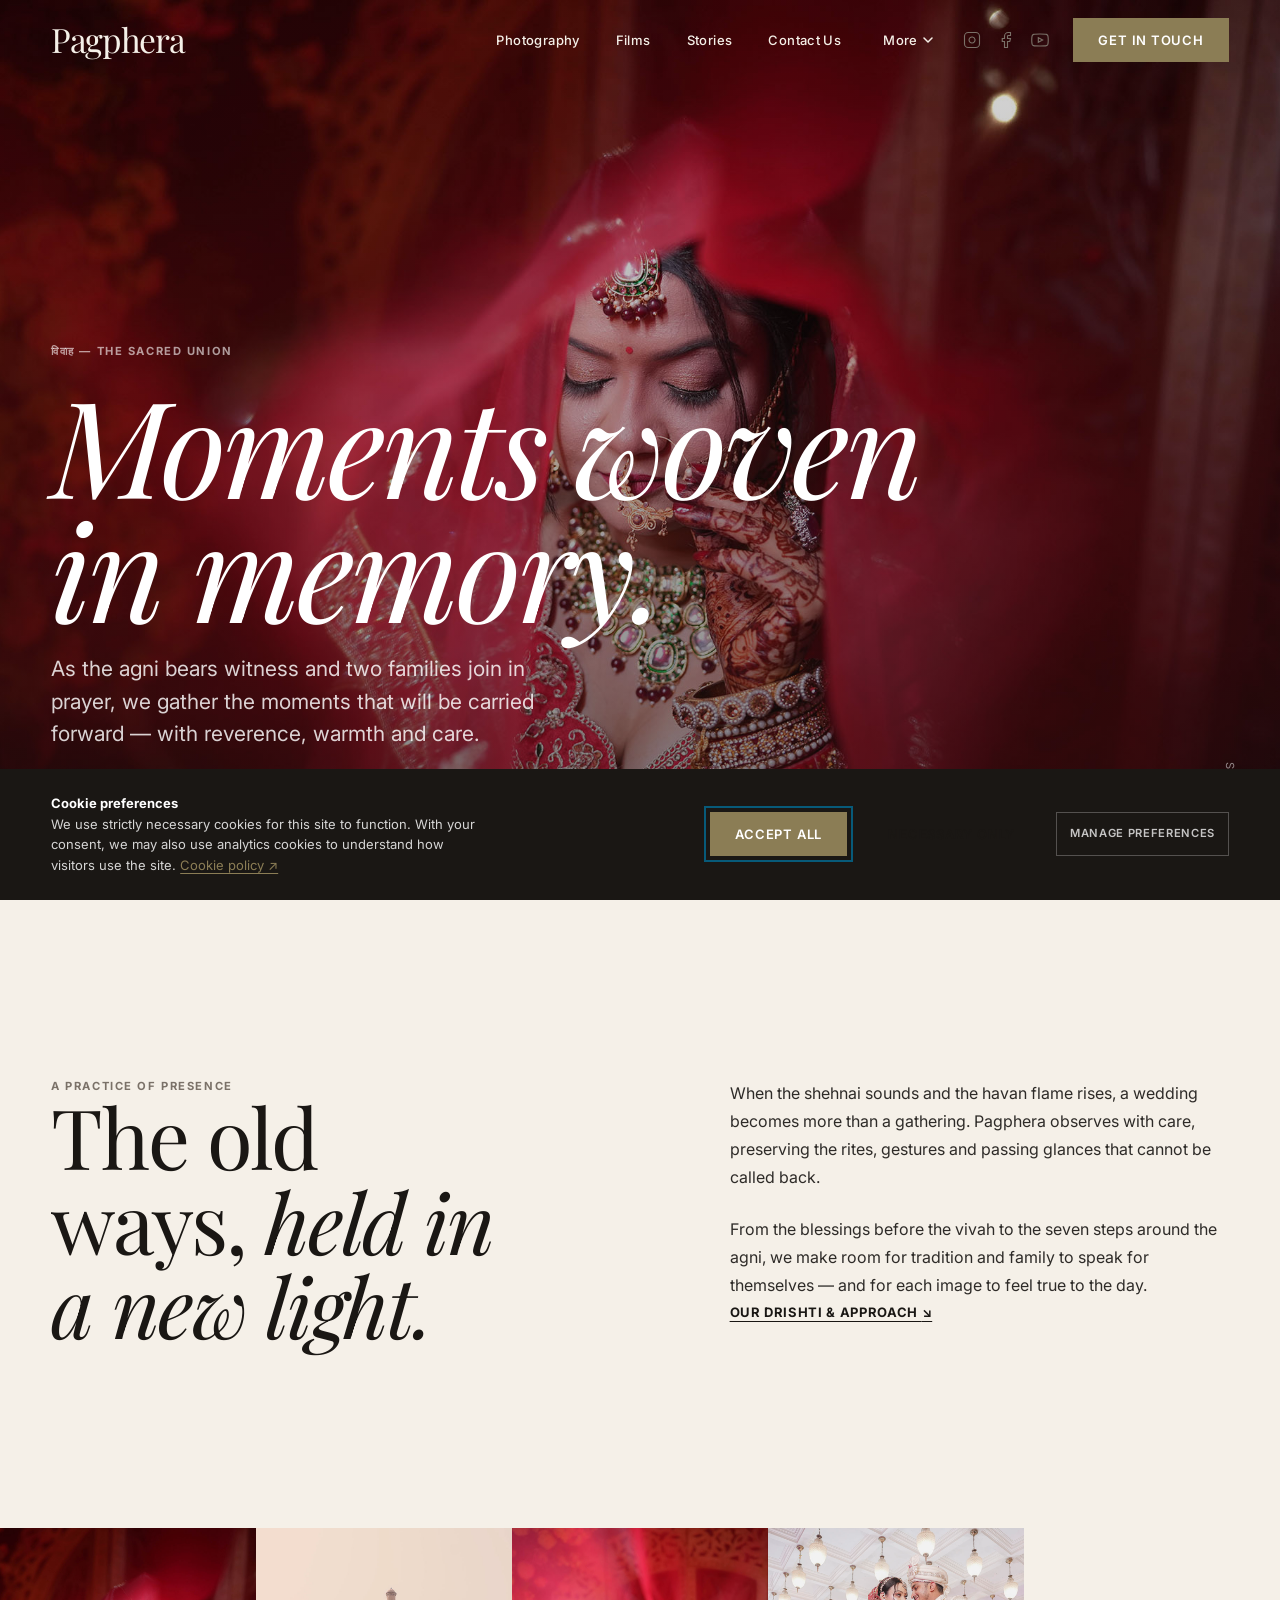
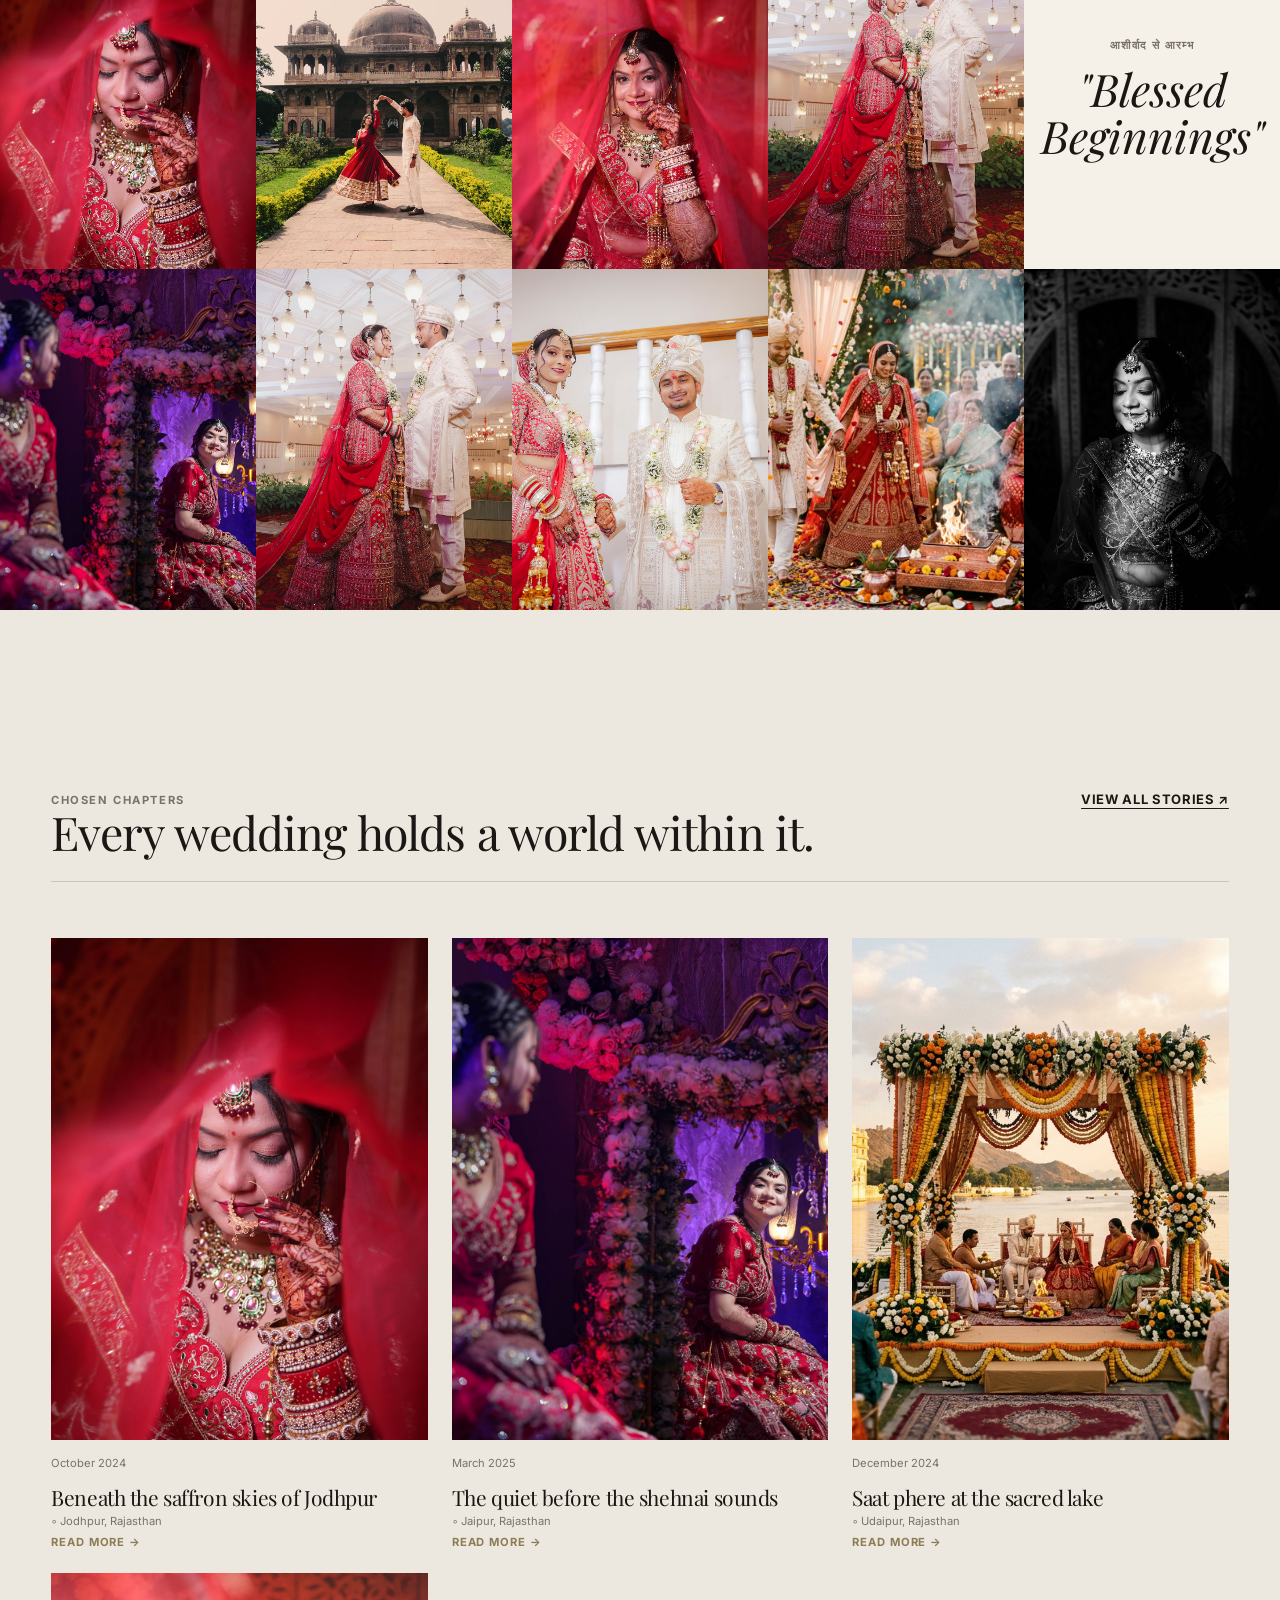
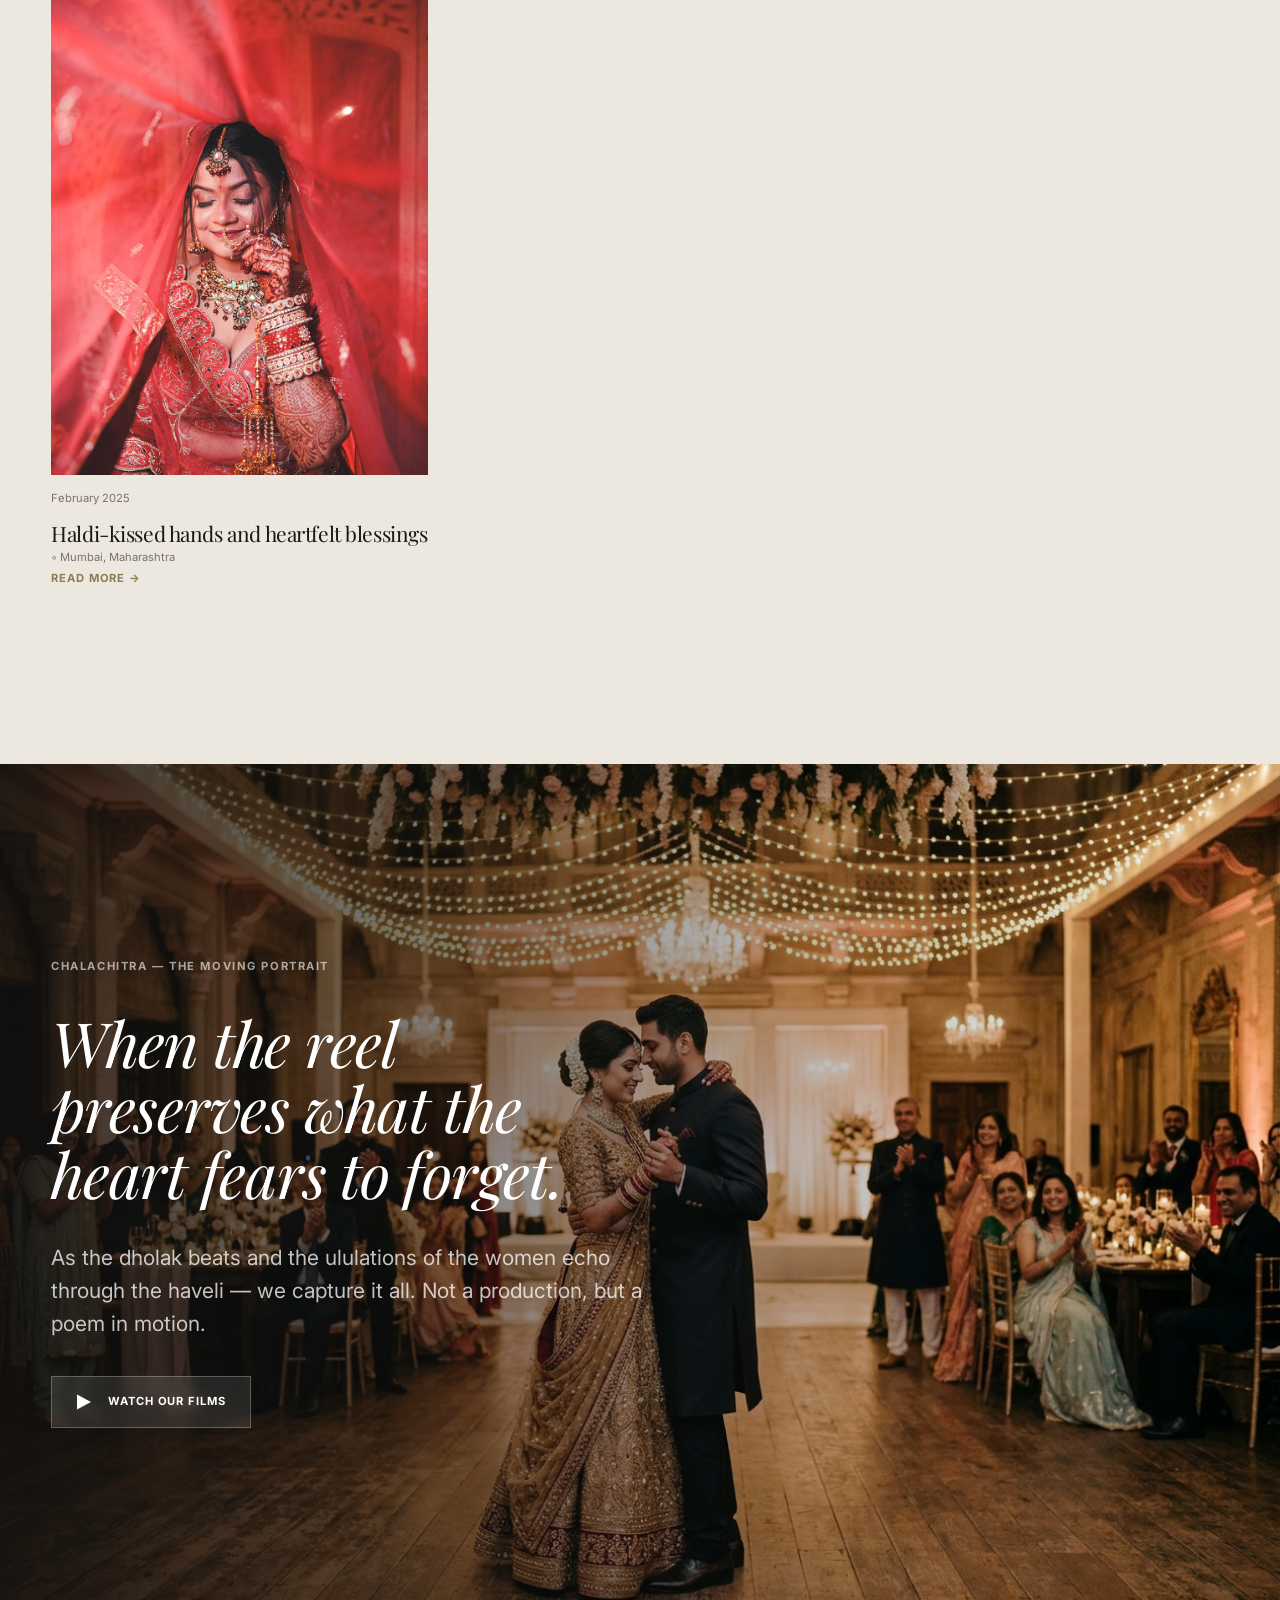
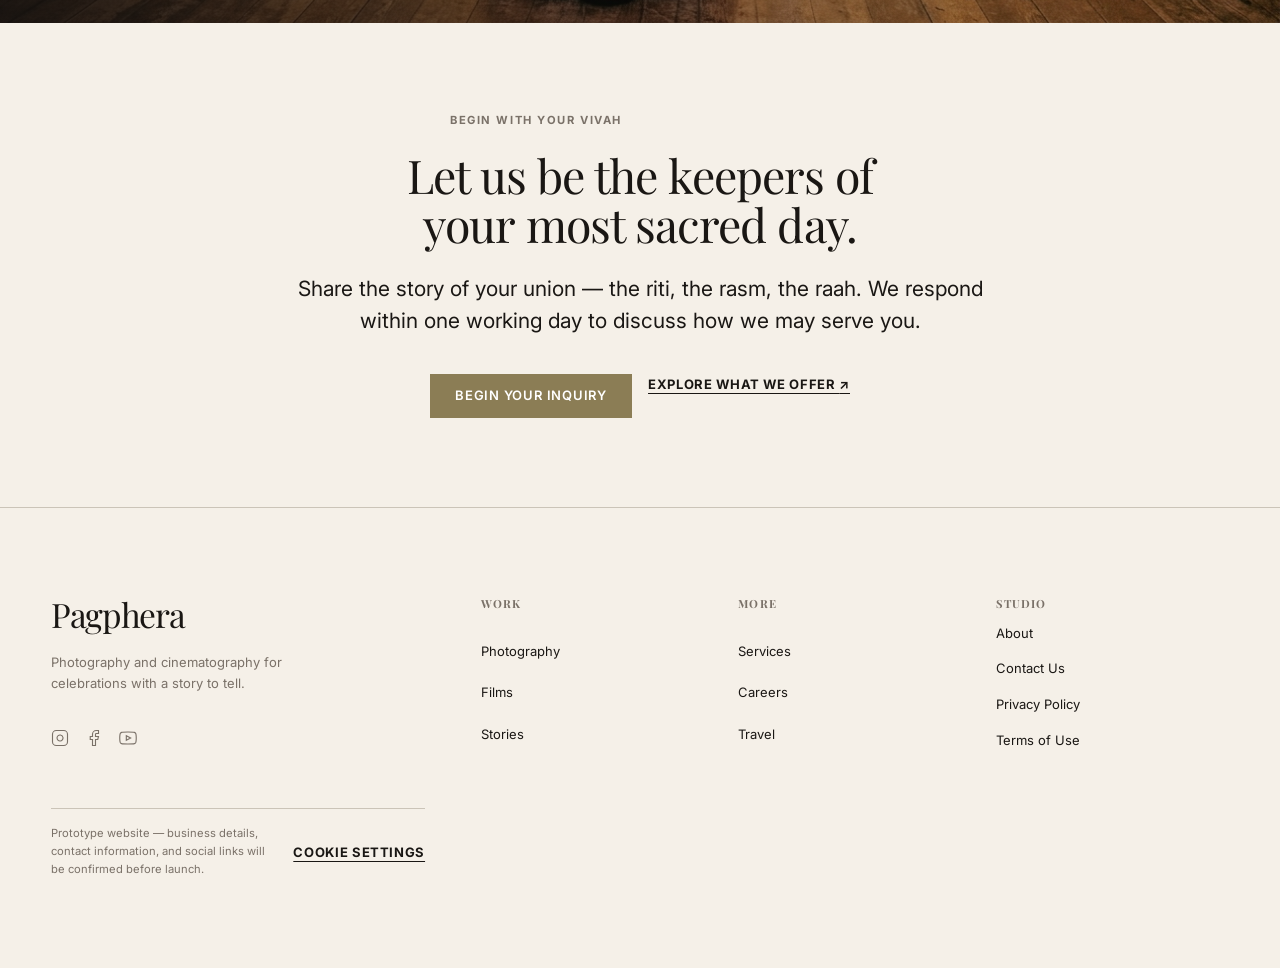
==== commit 15c3a5a9: "layout chage two - preference from websites and services page fixed" ====
--- a/index.html
+++ b/index.html
@@ -5,13 +5,13 @@
   <meta charset="UTF-8" />
   <meta name="viewport" content="width=device-width, initial-scale=1.0" />
   <meta name="description"
-    content="Pagphera — editorial wedding photography and cinematography. We document real moments with intention, creating wedding stories that endure." />
+    content="Pagphera creates considered wedding photographs and films, witnessing Indian wedding traditions and the people who bring them to life." />
   <meta name="theme-color" content="#ede8df" />
-  <meta property="og:title" content="Pagphera — Stories in Stillness" />
+  <meta property="og:title" content="Pagphera — Wedding Stories, Held in Light" />
   <meta property="og:description"
-    content="Editorial wedding photography and cinematography. We document what is real, with intention." />
+    content="Wedding photography and films shaped by tradition, family and the feeling of the day." />
   <meta property="og:type" content="website" />
-  <title>Pagphera — Stories in Stillness</title>
+  <title>Pagphera — Wedding Stories, Held in Light</title>
   <link rel="icon" href="assets/images/favicon.ico" type="image/svg+xml" />
   <link rel="preconnect" href="https://fonts.googleapis.com" />
   <link rel="preconnect" href="https://fonts.gstatic.com" crossorigin />
@@ -120,8 +120,8 @@
       <div class="home-hero__content">
         <p class="eyebrow eyebrow--light">विवाह — The Sacred Union</p>
         <h1 id="hero-title"><em>Moments woven<br>in memory.</em></h1>
-        <p class="lede">As the mangalsutra is tied and the agni bears witness, we are there — holding the light of your
-          most sacred day.</p>
+        <p class="lede">As the agni bears witness and two families join in prayer, we gather the moments that will be
+          carried forward — with reverence, warmth and care.</p>
         <div class="hero-actions">
           <a class="button button--gold" href="portfolio.html">Our Photography</a>
           <a class="button button--ghost" href="inquiry.html">Get In Touch</a>
@@ -137,17 +137,15 @@
     <section class="intro-section" aria-labelledby="intro-title">
       <div class="intro-section__inner">
         <div>
-          <p class="eyebrow">THE PAGPHERA STUDIO</p>
-          <h2 class="intro-section__headline" id="intro-title">Where the old ways <em>meet</em> eternal light</h2>
+          <p class="eyebrow">A practice of presence</p>
+          <h2 class="intro-section__headline" id="intro-title">The old ways, <em>held in a new light.</em></h2>
         </div>
         <div class="intro-section__body">
           <div class="intro-section__copy flow">
-            <p>As the sacred fire of the havan rises and the shehnai fills the air with its ancient call, Pagphera is
-              quietly watching — capturing what cannot be staged, what cannot be repeated, what belongs only to this
-              moment in time.</p>
-            <p>We believe every vivah holds within it the echoes of countless ancestors who loved before you. We seek
-              the tear behind the dupatta, the father's trembling aarti, the last whispered prayer before the pheras
-              begin.</p>
+            <p>When the shehnai sounds and the havan flame rises, a wedding becomes more than a gathering. Pagphera
+              observes with care, preserving the rites, gestures and passing glances that cannot be called back.</p>
+            <p>From the blessings before the vivah to the seven steps around the agni, we make room for tradition and
+              family to speak for themselves — and for each image to feel true to the day.</p>
             <a class="text-link" href="about.html">Our drishti &amp; approach <span aria-hidden="true">↘</span></a>
           </div>
 
--- a/assets/css/tokens.css
+++ b/assets/css/tokens.css
@@ -9,6 +9,7 @@
   --color-charcoal:#2e2b28;
   --color-muted:   #7a7168;
   --color-line:    #cbc4b8;
+  --color-nude:    #d2b79e;
   --color-gold:    #8b7d55;   /* HOTC olive-gold accent */
   --color-gold-btn:#8b7d55;
   --color-night:   #131110;
--- a/assets/css/layouts.css
+++ b/assets/css/layouts.css
@@ -44,6 +44,53 @@
   backdrop-filter: blur(10px);
   -webkit-backdrop-filter: blur(10px);
   box-shadow: 0 1px 24px rgba(26 23 20 / 0.07);
+}
+
+.home-page .site-header:not(.site-header--scrolled) {
+  background: transparent;
+  border: 0;
+  position: absolute;
+  inset-inline: 0;
+  top: 0;
+  z-index: 80;
+}
+
+.home-page .site-header:not(.site-header--scrolled) .wordmark,
+.home-page .site-header:not(.site-header--scrolled) .site-navigation a,
+.home-page .site-header:not(.site-header--scrolled) .nav-dropdown__toggle,
+.home-page .site-header:not(.site-header--scrolled) .nav-social {
+  color: var(--color-cream);
+}
+
+.home-page .site-header:not(.site-header--scrolled) .menu-toggle {
+  color: #131110;
+}
+
+.home-page .site-header:not(.site-header--scrolled) .menu-toggle__icon,
+.home-page .site-header:not(.site-header--scrolled) .menu-toggle__icon::before,
+.home-page .site-header:not(.site-header--scrolled) .menu-toggle__icon::after {
+  background: #131110;
+}
+
+.home-page .site-header--scrolled {
+  position: fixed;
+}
+
+.home-page .site-header--scrolled .wordmark,
+.home-page .site-header--scrolled .site-navigation a,
+.home-page .site-header--scrolled .nav-dropdown__toggle,
+.home-page .site-header--scrolled .nav-social {
+  color: var(--color-ink);
+}
+
+.home-page .site-header--scrolled .menu-toggle {
+  color: var(--color-ink);
+}
+
+.home-page .site-header--scrolled .menu-toggle__icon,
+.home-page .site-header--scrolled .menu-toggle__icon::before,
+.home-page .site-header--scrolled .menu-toggle__icon::after {
+  background: var(--color-ink);
 }
 
 .site-header__inner {
@@ -298,12 +345,30 @@
 .section--night { background: var(--color-night); color: var(--color-white); }
 .section--full  { max-inline-size: none; padding-inline: 0; }
 
+.page-header {
+  background: var(--color-cream);
+  border-block-end: 1px solid var(--color-line);
+  padding-block: clamp(4.5rem, 10vw, 9rem);
+}
+
+.page-header h1 {
+  font-size: clamp(3rem, 2rem + 6vw, 7rem);
+  letter-spacing: -0.055em;
+  line-height: 0.98;
+  max-inline-size: 12ch;
+}
+
+.page-header .lede {
+  color: var(--color-muted);
+  max-inline-size: 52ch;
+}
+
 /* ── Home Hero ──────────────────────────────────────────────────────────── */
 
 .home-hero {
   display: grid;
   isolation: isolate;
-  min-block-size: min(56rem, calc(100svh - 5rem));
+  min-block-size: min(58rem, 100svh);
   position: relative;
 }
 
@@ -313,7 +378,7 @@
 .home-hero__media img {
   block-size: 100%;
   inline-size: 100%;
-  min-block-size: min(56rem, calc(100svh - 5rem));
+  min-block-size: min(58rem, 100svh);
   object-fit: cover;
   object-position: center 20%;
 }
@@ -335,7 +400,7 @@
   display: grid;
   gap: var(--space-4);
   grid-area: 1 / 1;
-  padding: var(--space-7) var(--page-gutter);
+  padding: var(--space-7) var(--page-gutter) clamp(4rem, 9vh, 8rem);
   z-index: 2;
 }
 
@@ -515,6 +580,8 @@
   display: flex;
   justify-content: space-between;
   margin-block-end: var(--space-6);
+  padding-block-end: var(--space-4);
+  border-block-end: 1px solid var(--color-line);
   flex-wrap: wrap;
   gap: var(--space-3);
 }
@@ -524,12 +591,16 @@
 .story-grid {
   display: grid;
   gap: 1.5rem;
-  grid-template-columns: 1fr 1fr;
+  grid-template-columns: minmax(0, 1fr);
 }
 
 .story-card { display: grid; gap: var(--space-3); }
 .story-card__link { display: grid; gap: var(--space-3); text-decoration: none; }
 .story-card__link:hover .story-card__media img { transform: scale(1.025); }
+.home-page .stories-section .story-card__link:hover .story-card__media img {
+  transform: none;
+  transition: none;
+}
 
 .story-card__media {
   aspect-ratio: 3 / 4;
@@ -1184,6 +1255,75 @@
   object-position: center 15%;
 }
 .team-card__bio { --flow-space: var(--space-3); }
+
+/* ── Careers application form ───────────────────────────────────────────── */
+
+.career-application {
+  background: var(--color-cream);
+  border-block: 1px solid var(--color-line);
+}
+.career-application.section { padding-inline: 0; }
+.career-application__intro {
+  --flow-space: var(--space-3);
+  margin-block-end: var(--space-5);
+  max-inline-size: 46rem;
+}
+.career-application__notice {
+  background: var(--color-bg);
+  border-inline-start: 3px solid var(--color-gold);
+  font-size: var(--text-sm);
+  padding: var(--space-3) var(--space-4);
+}
+.career-application__form {
+  display: grid;
+  gap: var(--space-4);
+  max-inline-size: 52rem;
+}
+.career-application__form .form-row { grid-template-columns: minmax(0, 1fr); }
+.career-application__form input[type="file"] {
+  background: var(--color-white);
+  min-block-size: 3rem;
+  padding: var(--space-2);
+}
+.career-application__form input[type="file"]::file-selector-button {
+  background: var(--color-cream);
+  border: 1px solid var(--color-line);
+  color: var(--color-ink);
+  cursor: pointer;
+  font: inherit;
+  margin-inline-end: var(--space-3);
+  padding: var(--space-2) var(--space-3);
+}
+.career-application__terms {
+  border-block: 1px solid var(--color-line);
+  font-size: var(--text-sm);
+  padding-block: var(--space-3);
+}
+.career-application__terms summary {
+  cursor: pointer;
+  font-weight: 600;
+}
+.career-application__terms ul {
+  color: var(--color-muted);
+  display: grid;
+  gap: var(--space-2);
+  margin-block-start: var(--space-3);
+  padding-inline-start: var(--space-4);
+}
+.career-application__form .field--consent { margin-block-start: 0; }
+.career-application__actions {
+  align-items: flex-start;
+  display: grid;
+  gap: var(--space-3);
+  justify-items: start;
+}
+.career-application__status {
+  background: var(--color-bg);
+  border: 1px solid var(--color-line);
+  font-size: var(--text-sm);
+  max-inline-size: 52rem;
+  padding: var(--space-3);
+}
 
 .about-approach__inner { display: grid; gap: var(--space-7); margin-inline: auto; max-inline-size: var(--content-max); padding: var(--space-7) var(--page-gutter); }
 .about-approach__items { display: grid; gap: var(--space-5); }
@@ -1518,22 +1658,22 @@
 }
 .site-footer__inner {
   display: grid;
-  gap: var(--space-8);
+  gap: var(--space-6);
   margin-inline: auto;
   max-inline-size: var(--wide-max);
-  padding: var(--space-8) var(--page-gutter);
+  padding: var(--space-7) var(--page-gutter);
 }
 .site-footer__brand { display: grid; gap: var(--space-2); }
 .site-footer__brand p { color: var(--color-muted); font-size: var(--text-sm); max-inline-size: 32ch; }
 
-.site-footer__nav { display: grid; gap: var(--space-6); }
-.footer-nav-group { display: grid; gap: var(--space-3); }
+.site-footer__nav { display: grid; gap: var(--space-4); }
+.footer-nav-group { display: grid; gap: var(--space-2); }
 .footer-nav-group__label { color: var(--color-muted); font-size: var(--text-xs); font-weight: 700; letter-spacing: 0.1em; text-transform: uppercase; }
 .footer-nav-group ul { display: grid; gap: var(--space-2); list-style: none; }
 .footer-nav-group a { font-size: var(--text-sm); text-decoration: none; }
 .footer-nav-group a:hover { color: var(--color-gold); }
 
-.footer-social { align-items: center; display: flex; gap: var(--space-3); margin-block-start: var(--space-3); }
+.footer-social { align-items: center; display: flex; gap: var(--space-3); margin-block-start: var(--space-2); }
 .footer-social a { color: var(--color-muted); display: flex; transition: color var(--duration-fast) var(--ease-out); }
 .footer-social a:hover { color: var(--color-ink); }
 
@@ -1542,8 +1682,8 @@
   border-block-start: 1px solid var(--color-line);
   display: flex;
   flex-wrap: wrap;
-  gap: var(--space-4);
-  padding-block-start: var(--space-5);
+  gap: var(--space-3);
+  padding-block-start: var(--space-3);
 }
 .site-footer__note { color: var(--color-muted); flex: 1; font-size: var(--text-xs); }
 
--- a/assets/css/responsive.css
+++ b/assets/css/responsive.css
@@ -5,6 +5,8 @@
 /* ── Tablet ≥ 640px ─────────────────────────────────────────────────────── */
 
 @media (min-width: 40rem) {
+  .career-application__form .form-row--two { grid-template-columns: repeat(2, minmax(0, 1fr)); }
+
   .story-grid { grid-template-columns: repeat(2, 1fr); }
 
   .career-role-card { grid-template-columns: minmax(0, 1fr) auto; }
@@ -112,7 +114,7 @@
 
   body.home-page .site-header .wordmark,
   body:has(.home-hero) .site-header .wordmark {
-    color: #f5f0e8 !important;
+    color: var(--color-nude) !important;
     text-shadow: 0 1px 8px rgba(0 0 0 / 0.4);
   }
 
@@ -144,8 +146,8 @@
 /* Mobile footer layout */
 @media (max-width: 47.99rem) {
   .site-footer__inner {
-    padding-block: var(--space-6);
-    gap: var(--space-6);
+    padding-block: var(--space-4);
+    gap: var(--space-4);
   }
 
   .site-footer__brand {
@@ -154,13 +156,13 @@
 
   .site-footer__nav {
     grid-template-columns: repeat(2, 1fr);
-    gap: var(--space-6) var(--space-4);
+    gap: var(--space-4) var(--space-3);
   }
 
   .site-footer__bottom {
     flex-direction: column;
     align-items: flex-start;
-    gap: var(--space-3);
+    gap: var(--space-2);
   }
 
   .site-footer__note {
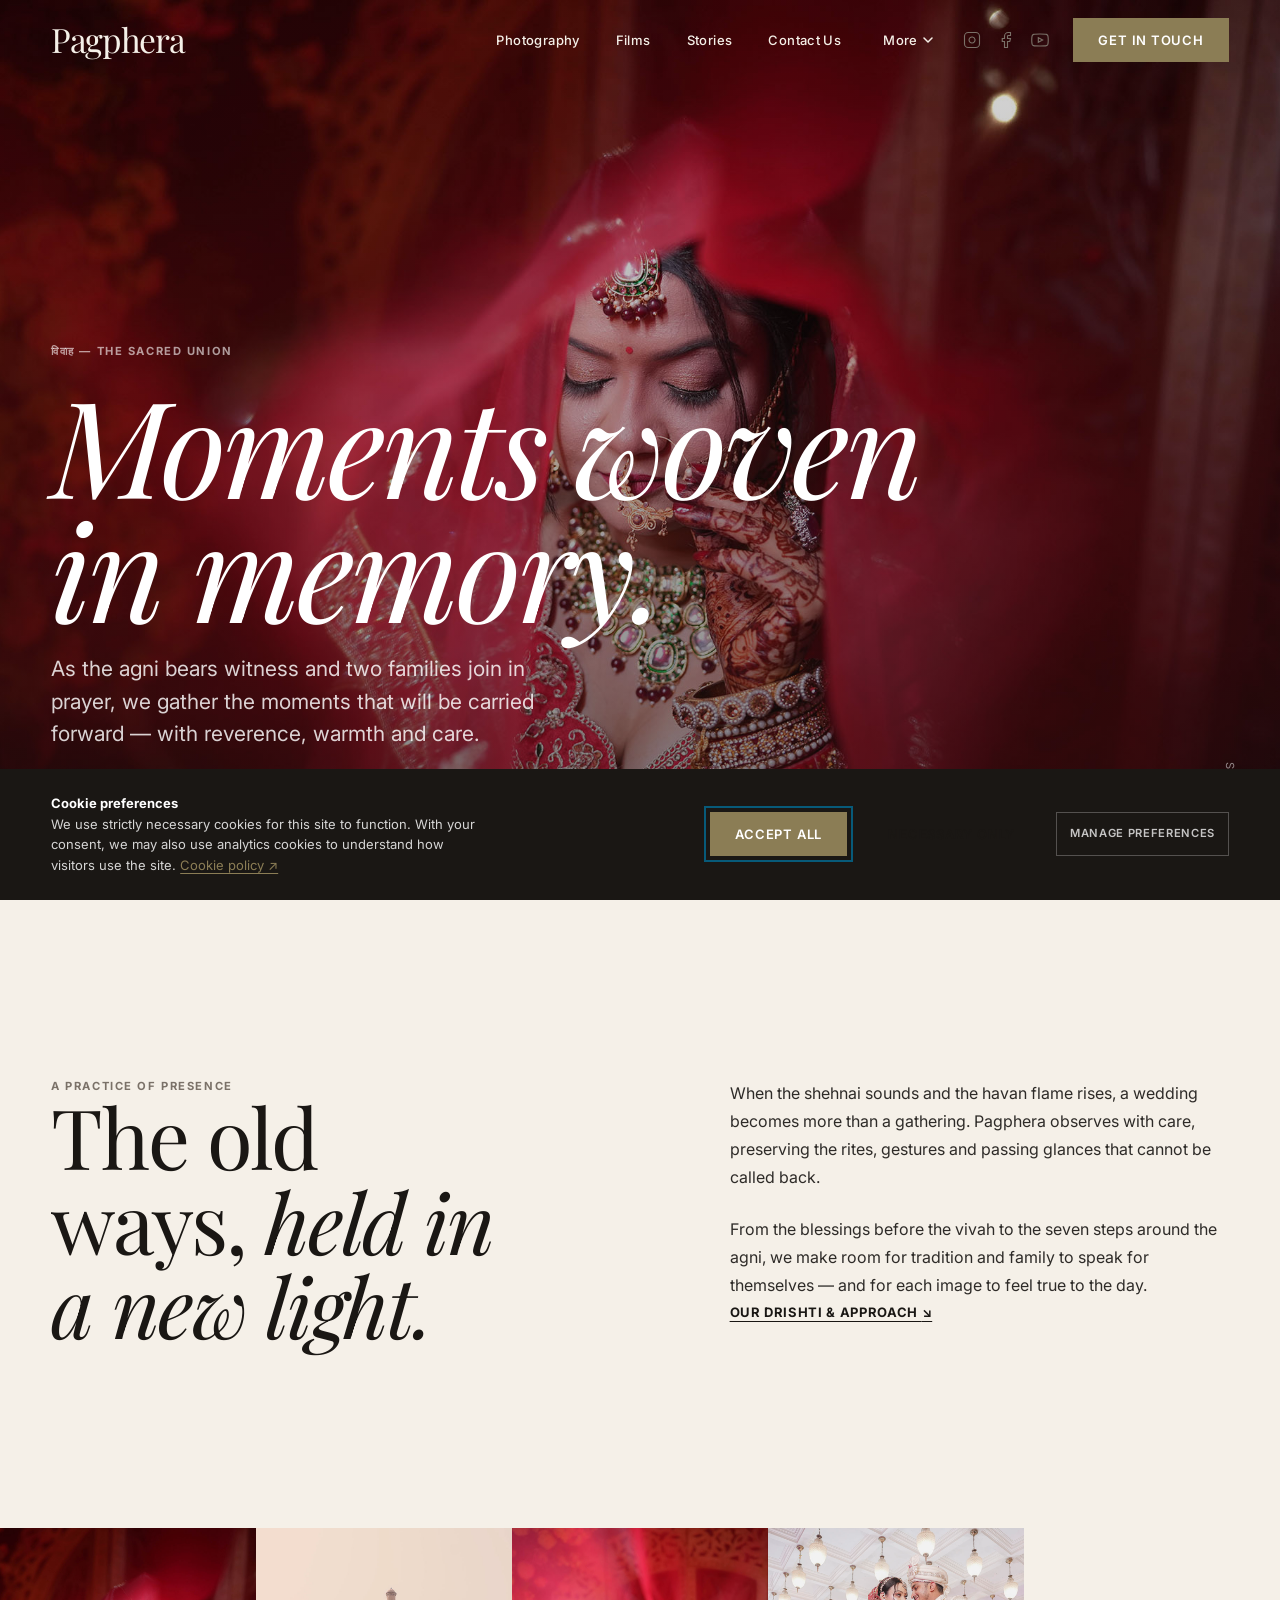
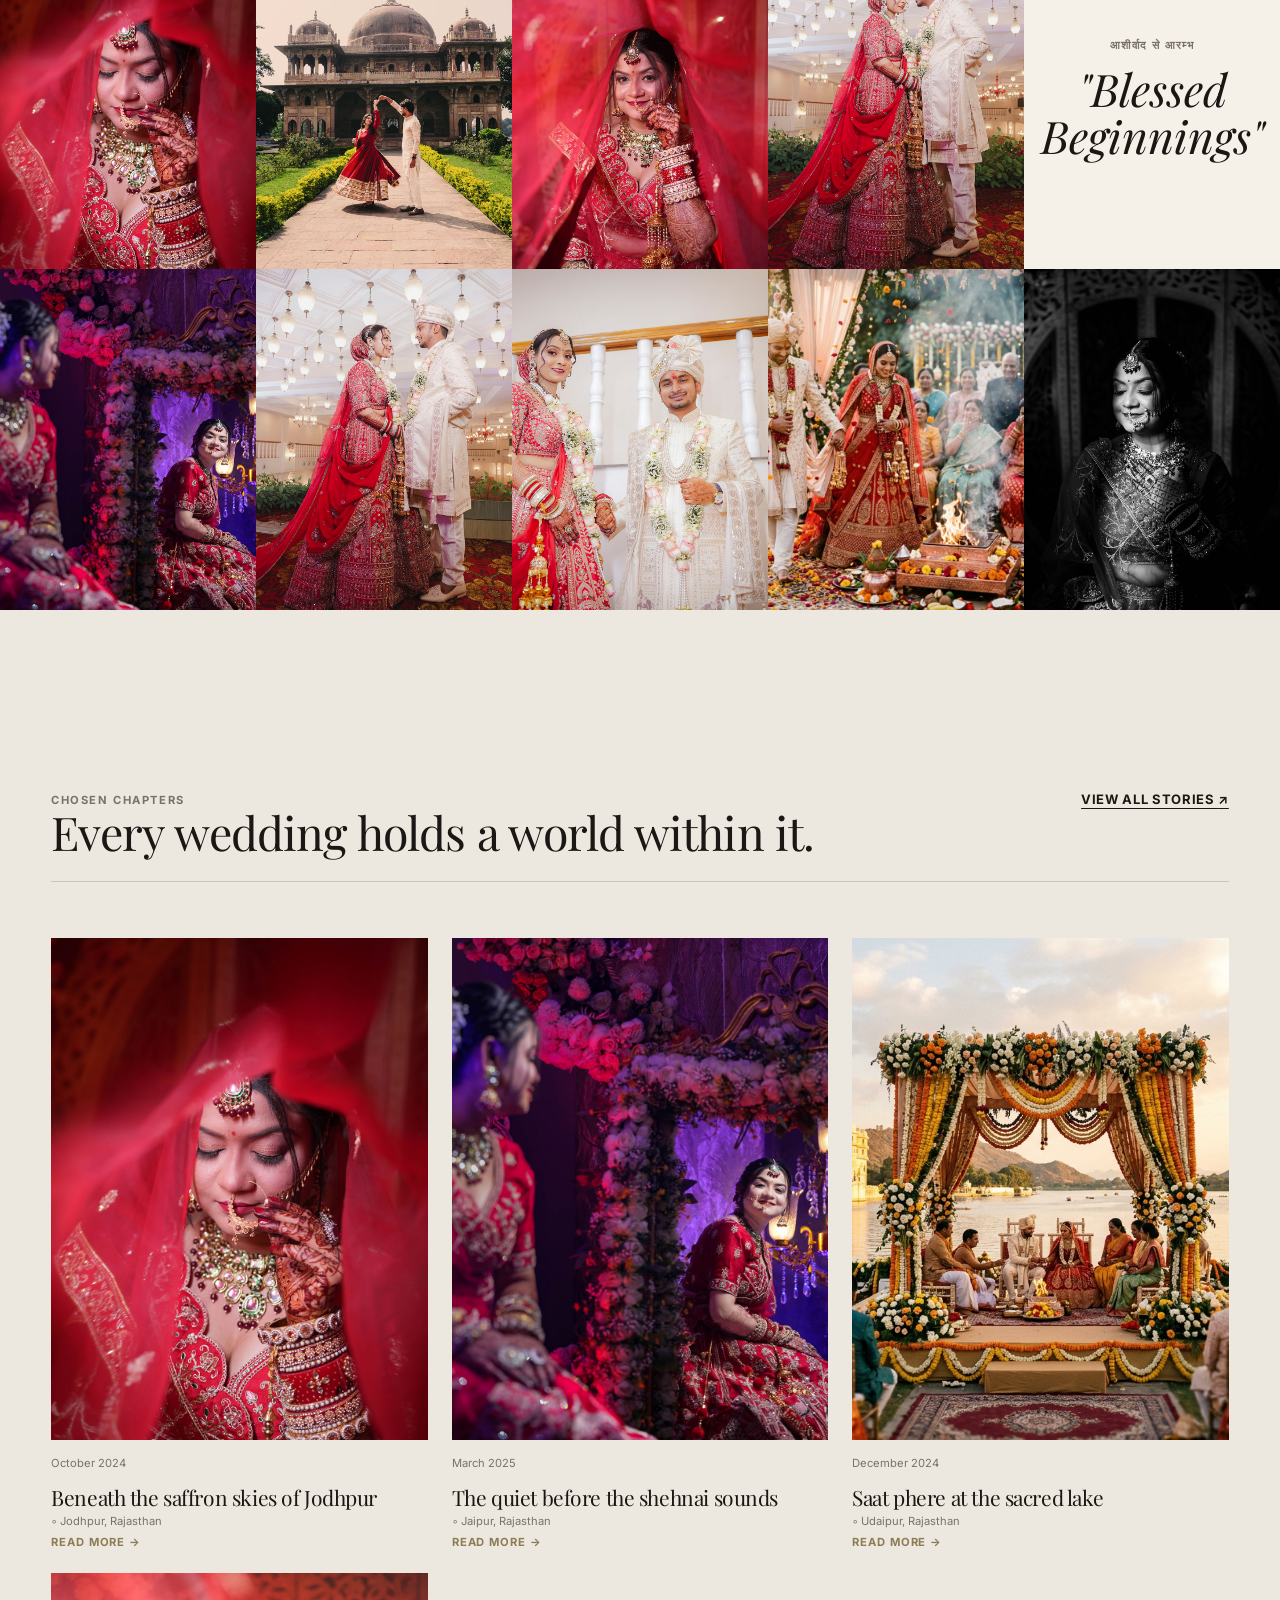
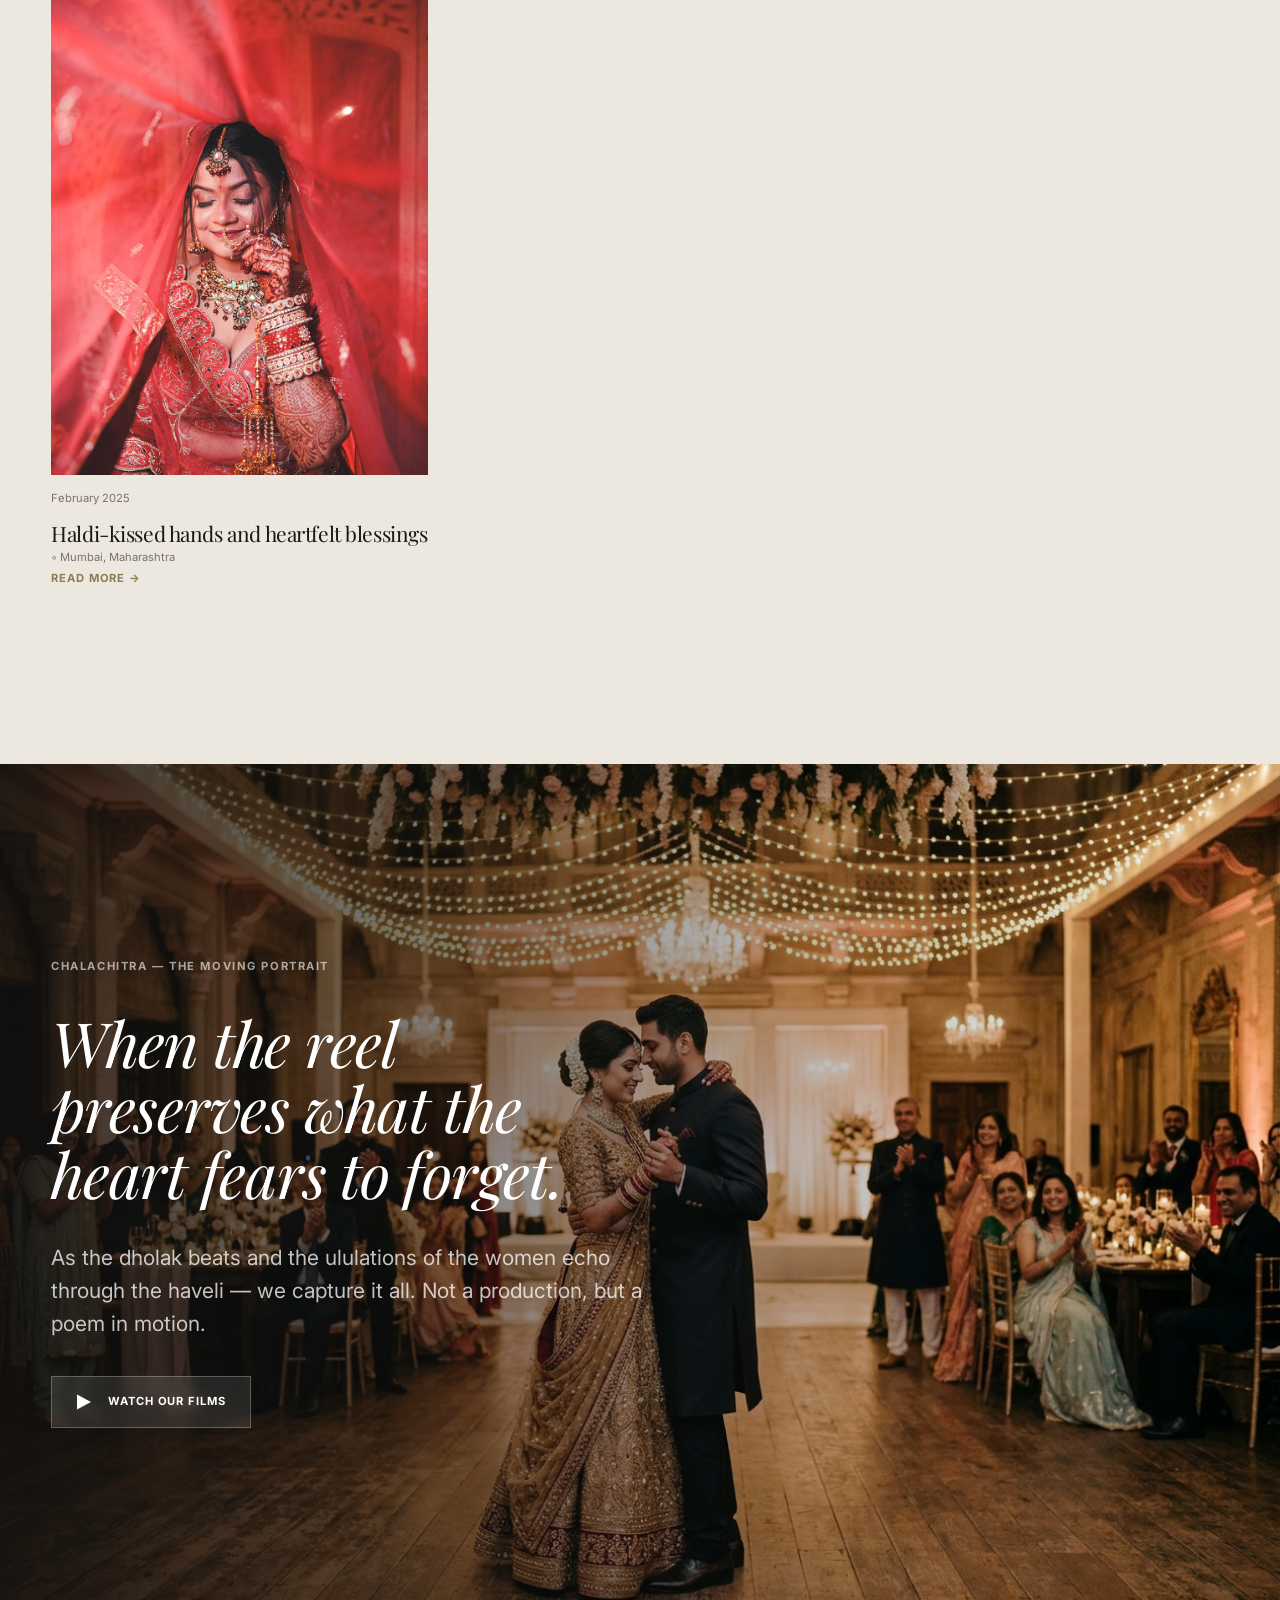
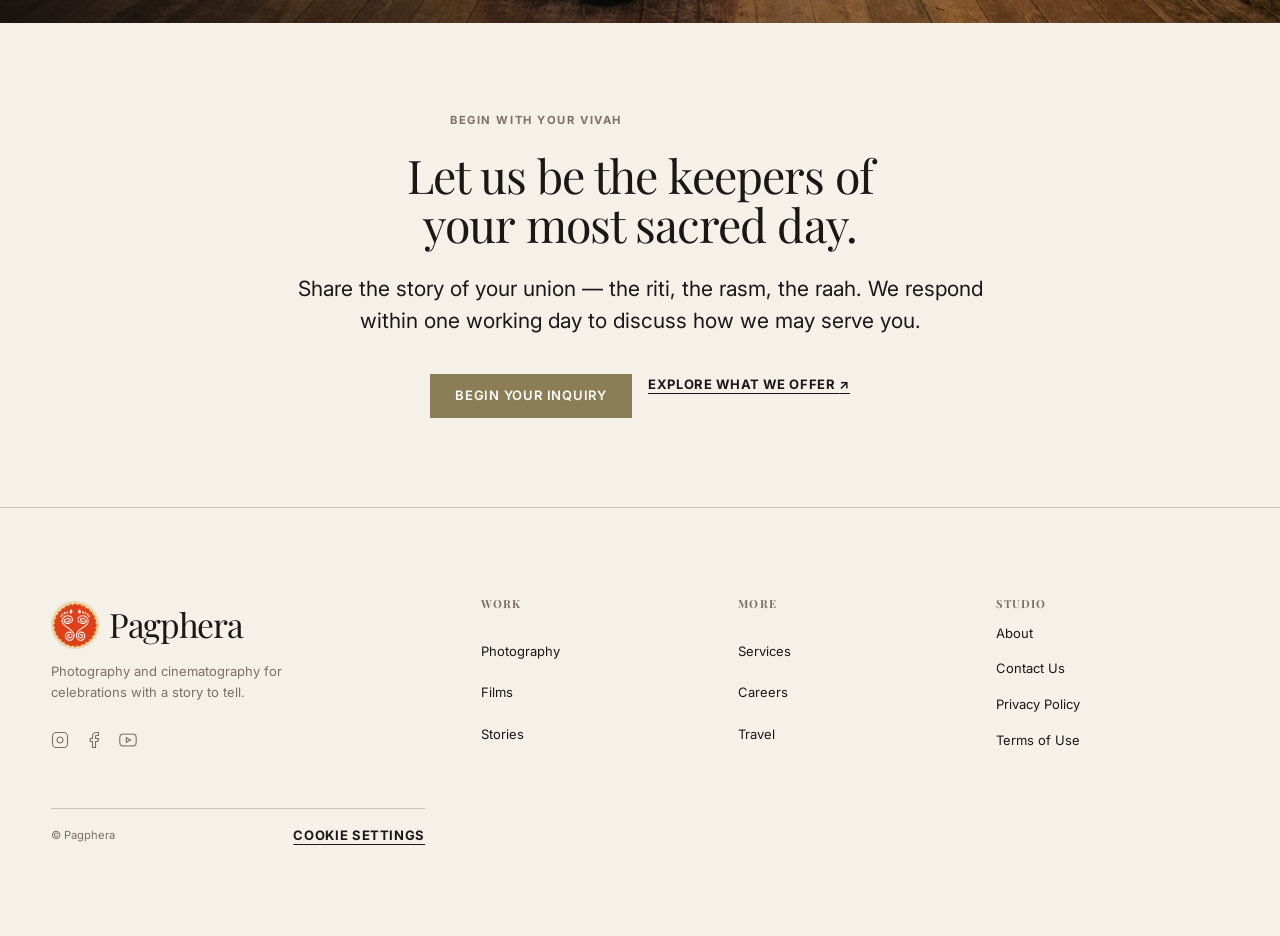
==== commit 4fc847ac: "homepage and navigation fixed" ====
--- a/index.html
+++ b/index.html
@@ -33,11 +33,6 @@
 <body id="top" class="home-page">
   <a class="skip-link" href="#main-content">Skip to content</a>
 
-  <!-- Demo Notice -->
-  <!-- <aside class="demo-notice" aria-label="Prototype notice">
-    <p>Prototype preview — all images and stories are original demo content, not client work.</p>
-  </aside> -->
-
   <!-- Site Header -->
   <header class="site-header" data-site-header>
     <div class="site-header__inner">
@@ -215,7 +210,7 @@
         <article class="story-card">
           <a href="story.html" class="story-card__link" aria-label="View story: A golden afternoon in Jodhpur">
             <div class="story-card__media">
-              <img src="assets/images/bride/bride-portrait.jpg" alt="Bride portrait, Jodhpur wedding — demo."
+              <img src="assets/images/bride/bride-portrait.jpg" alt="A bride in a quiet, softly lit portrait."
                 loading="lazy" width="800" height="1067" />
             </div>
             <div class="story-card__meta">
@@ -230,7 +225,7 @@
           <a href="story.html" class="story-card__link" aria-label="View story: Before everyone arrives — Jaipur">
             <div class="story-card__media">
               <img src="assets/images/bride/bride-mirror-portrait-one.jpg"
-                alt="Bride mirror reflection, Jaipur reception — demo." loading="lazy" width="800" height="1067" />
+                alt="A bride seen in the reflection of a mirror." loading="lazy" width="800" height="1067" />
             </div>
             <div class="story-card__meta">
               <p class="story-card__date">March 2025</p>
@@ -244,7 +239,7 @@
           <a href="story.html" class="story-card__link" aria-label="View story: Where the water meets the vows">
             <div class="story-card__media">
               <img src="assets/images/stories/demo-ceremony-mandap.jpg"
-                alt="Wedding ceremony mandap, lakeside palace — demo." loading="lazy" width="800" height="600" />
+                alt="A wedding mandap prepared for the ceremony." loading="lazy" width="800" height="600" />
             </div>
             <div class="story-card__meta">
               <p class="story-card__date">December 2024</p>
@@ -258,7 +253,7 @@
           <a href="story.html" class="story-card__link" aria-label="View story: The light at the end of mehndi">
             <div class="story-card__media">
               <img src="assets/images/bride/bride-portrait-eyes-closed.jpg"
-                alt="Bride close-up portrait, introspective — demo." loading="lazy" width="800" height="1067" />
+                alt="A close portrait of a bride with eyes gently closed." loading="lazy" width="800" height="1067" />
             </div>
             <div class="story-card__meta">
               <p class="story-card__date">February 2025</p>
@@ -275,7 +270,7 @@
     <section class="films-home-section" aria-labelledby="films-title">
       <div class="films-home-section__media">
         <img src="assets/images/stories/demo-reception-night.jpg"
-          alt="Wedding reception, couple's first dance under warm lights — demo." width="1280" height="853"
+          alt="A couple sharing their first dance beneath warm reception lights." width="1280" height="853"
           loading="lazy" />
       </div>
       <div class="films-home-section__overlay" aria-hidden="true"></div>
@@ -299,7 +294,7 @@
     <!-- <div class="full-bleed" aria-label="Wedding ceremony detail">
         <img
           src="assets/images/stories/demo-destination-landscape.jpg"
-          alt="Destination wedding, hilltop palace at sunset — demo."
+          alt="A hilltop palace and surrounding landscape at sunset."
           width="1600"
           height="900"
           loading="lazy"
@@ -384,8 +379,7 @@
         </div>
       </nav>
       <div class="site-footer__bottom">
-        <p class="site-footer__note">Prototype website — business details, contact information, and social links will be
-          confirmed before launch.</p>
+        <p class="site-footer__note">© Pagphera</p>
         <button class="text-link cookie-settings-trigger" type="button" id="cookie-settings-trigger"
           aria-label="Manage cookie preferences">Cookie settings</button>
       </div>
--- a/assets/css/layouts.css
+++ b/assets/css/layouts.css
@@ -10,20 +10,6 @@
   max-inline-size: var(--content-max);
   padding-inline: var(--page-gutter);
 }
-
-/* ── Demo Notice bar ───────────────────────────────────────────────────────*/
-
-.demo-notice {
-  background: var(--color-ink);
-  color: var(--color-white);
-  font-size: var(--text-xs);
-  font-weight: 600;
-  letter-spacing: 0.06em;
-  padding: 0.5rem var(--page-gutter);
-  text-align: center;
-  text-transform: uppercase;
-}
-.demo-notice p { max-inline-size: none; }
 
 /* ── Site Header ───────────────────────────────────────────────────────────*/
 
@@ -1665,6 +1651,20 @@
 }
 .site-footer__brand { display: grid; gap: var(--space-2); }
 .site-footer__brand p { color: var(--color-muted); font-size: var(--text-sm); max-inline-size: 32ch; }
+.site-footer__brand .wordmark {
+  align-items: center;
+  display: inline-flex;
+  gap: var(--space-2);
+  justify-self: start;
+  text-align: start;
+}
+.site-footer__brand .wordmark::before {
+  background: url("../images/logo-footer.png") center / contain no-repeat;
+  content: "";
+  display: block;
+  flex: 0 0 3rem;
+  height: 3rem;
+}
 
 .site-footer__nav { display: grid; gap: var(--space-4); }
 .footer-nav-group { display: grid; gap: var(--space-2); }
--- a/assets/css/responsive.css
+++ b/assets/css/responsive.css
@@ -79,10 +79,10 @@
     color: #131110 !important;
     padding: 0;
     min-block-size: 2.75rem;
-    z-index: 10;
-  }
-
-  .wordmark {
+    z-index: 80;
+  }
+
+  .site-header__inner .wordmark {
     grid-column: 2;
     grid-row: 1;
     text-align: center;
@@ -94,6 +94,110 @@
     display: flex;
     justify-content: flex-end;
     gap: var(--space-2);
+  }
+
+  .site-header[data-menu-open="true"] {
+    background: var(--color-cream);
+    inset-block-start: 0;
+    inset-inline: 0;
+    position: fixed;
+  }
+
+  .site-header[data-menu-open="true"] .nav-cluster {
+    display: contents;
+  }
+
+  .site-header[data-menu-open="true"] .site-navigation {
+    align-content: center;
+    background: #e8e7e5;
+    border: 0;
+    bottom: 0;
+    display: grid;
+    gap: 0;
+    inset-block-start: 5rem;
+    inset-inline: 0;
+    overflow-y: auto;
+    padding: clamp(2rem, 7vh, 5rem) var(--page-gutter) 9rem;
+    position: fixed;
+    transform: none;
+    visibility: visible;
+    z-index: 60;
+  }
+
+  .site-header[data-menu-open="true"] .site-navigation > a,
+  .site-header[data-menu-open="true"] .nav-dropdown__toggle {
+    border: 0;
+    color: var(--color-ink);
+    font-family: var(--font-display);
+    font-size: clamp(1.65rem, 5vw, 2.25rem);
+    font-weight: 600;
+    justify-content: center;
+    letter-spacing: -0.02em;
+    line-height: 1.25;
+    min-block-size: 3.5rem;
+    padding: var(--space-2) 0;
+    text-align: center;
+    text-decoration: none;
+  }
+
+  body.home-page .site-header[data-menu-open="true"] .site-navigation > a,
+  body.home-page .site-header[data-menu-open="true"] .nav-dropdown__toggle {
+    color: var(--color-ink);
+  }
+
+  .site-header[data-menu-open="true"] .nav-dropdown {
+    border: 0;
+    display: grid;
+    justify-items: center;
+  }
+
+  .site-header[data-menu-open="true"] .nav-dropdown__toggle {
+    inline-size: auto;
+  }
+
+  .site-header[data-menu-open="true"] .nav-dropdown__menu {
+    padding: 0 0 var(--space-2);
+    text-align: center;
+    width: 100%;
+  }
+
+  .site-header[data-menu-open="true"] .nav-dropdown__menu a {
+    border: 0 !important;
+    font-family: var(--font-sans);
+    font-size: var(--text-sm) !important;
+    min-block-size: 2.5rem !important;
+    padding: var(--space-2) !important;
+    text-align: center;
+  }
+
+  .site-header[data-menu-open="true"] .nav-social {
+    align-items: center;
+    bottom: calc(4.5rem + env(safe-area-inset-bottom));
+    display: flex;
+    gap: var(--space-5);
+    justify-content: center;
+    left: 50%;
+    position: fixed;
+    transform: translateX(-50%);
+    z-index: 70;
+  }
+
+  .site-header[data-menu-open="true"] .nav-social a {
+    color: var(--color-ink);
+  }
+
+  .site-header[data-menu-open="true"] .nav-cluster > .button--gold {
+    bottom: calc(1.25rem + env(safe-area-inset-bottom));
+    display: inline-flex;
+    left: 50%;
+    min-width: min(13rem, calc(100vw - 2 * var(--page-gutter)));
+    position: fixed;
+    transform: translateX(-50%);
+    z-index: 70;
+  }
+
+  body.menu-open {
+    overflow: hidden;
   }
 
   /* Hide the GET IN TOUCH button on mobile within nav-cluster */
@@ -125,7 +229,8 @@
   body:has(.home-hero) .site-header[data-menu-open="true"] {
     background: rgba(237 232 223 / 0.98) !important;
     border-block-end: 1px solid var(--color-line) !important;
-    position: sticky;
+    inset-block-start: 0;
+    position: fixed;
   }
 
   body.home-page .site-header.site-header--scrolled .wordmark,
@@ -151,12 +256,19 @@
   }
 
   .site-footer__brand {
+    justify-items: start;
     text-align: left;
   }
 
   .site-footer__nav {
     grid-template-columns: repeat(2, 1fr);
     gap: var(--space-4) var(--space-3);
+    justify-items: start;
+  }
+
+  .footer-nav-group,
+  .footer-nav-group ul {
+    justify-items: start;
   }
 
   .site-footer__bottom {
